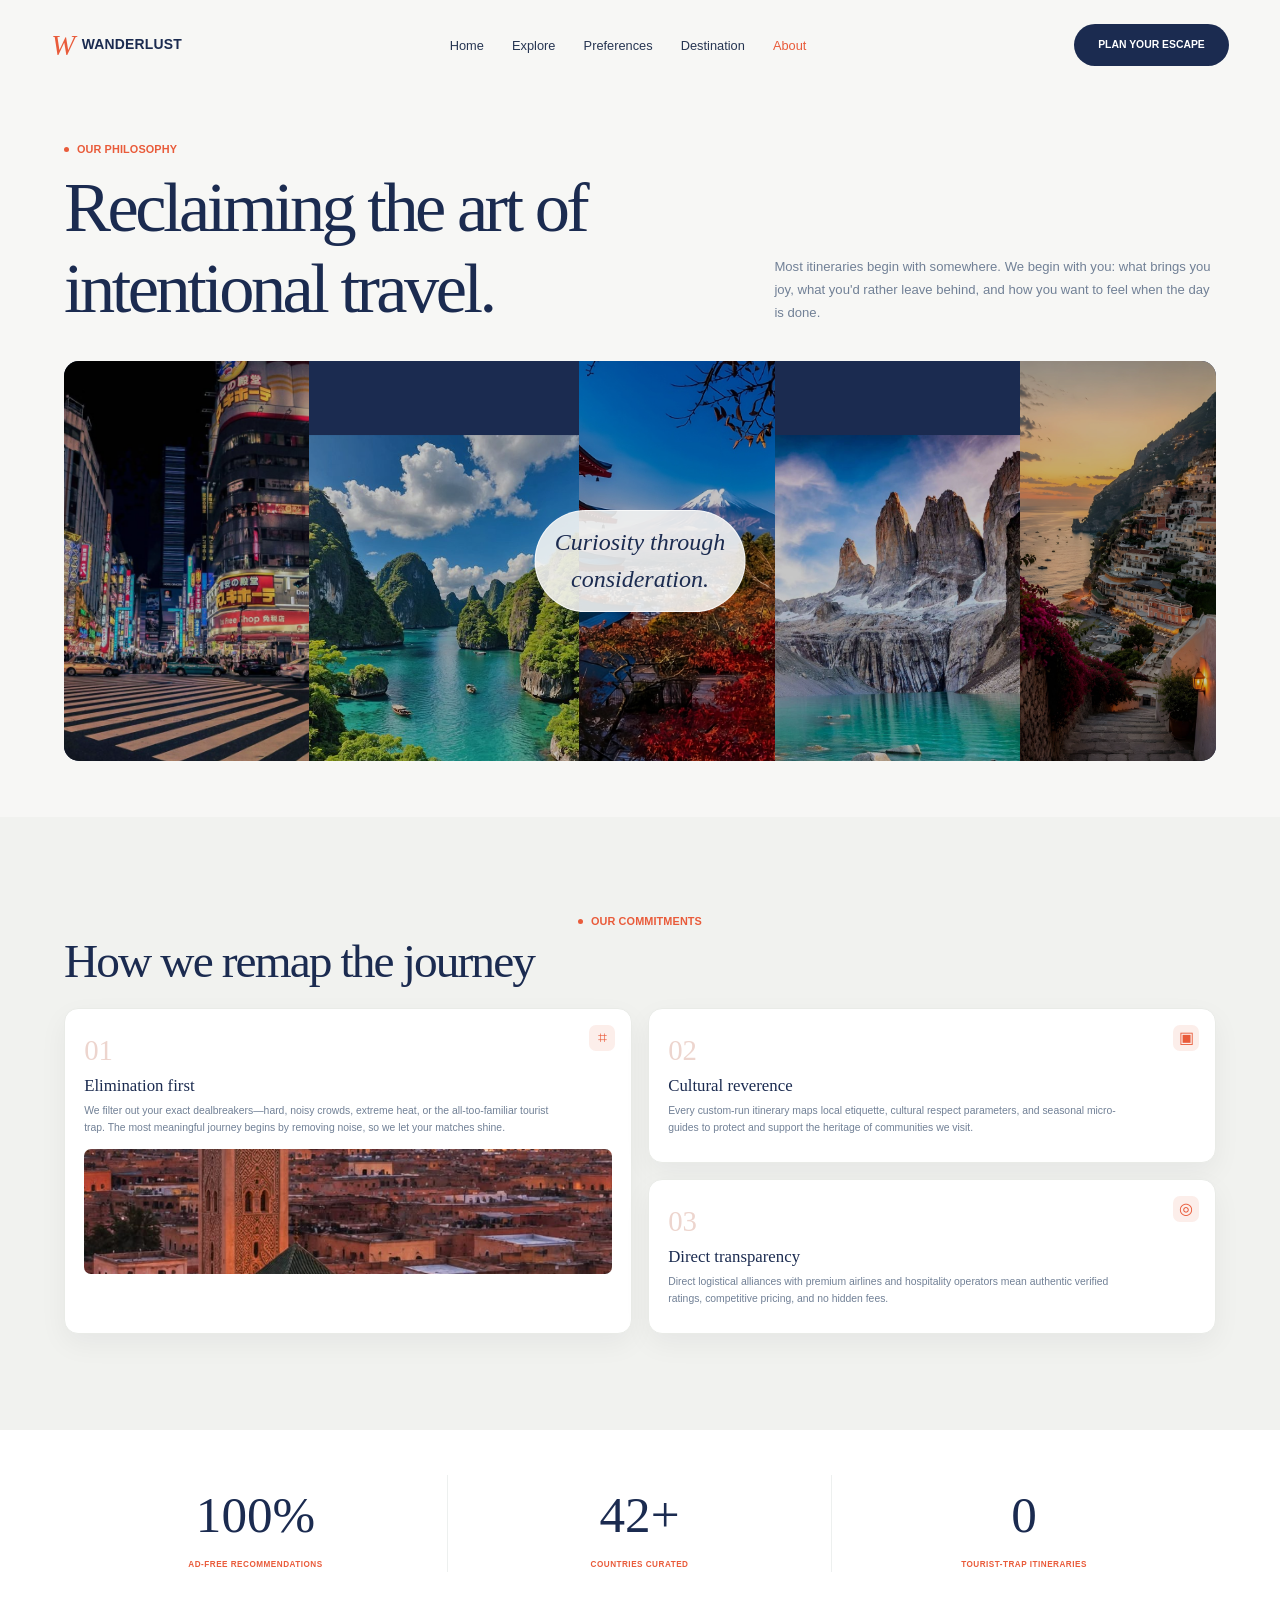
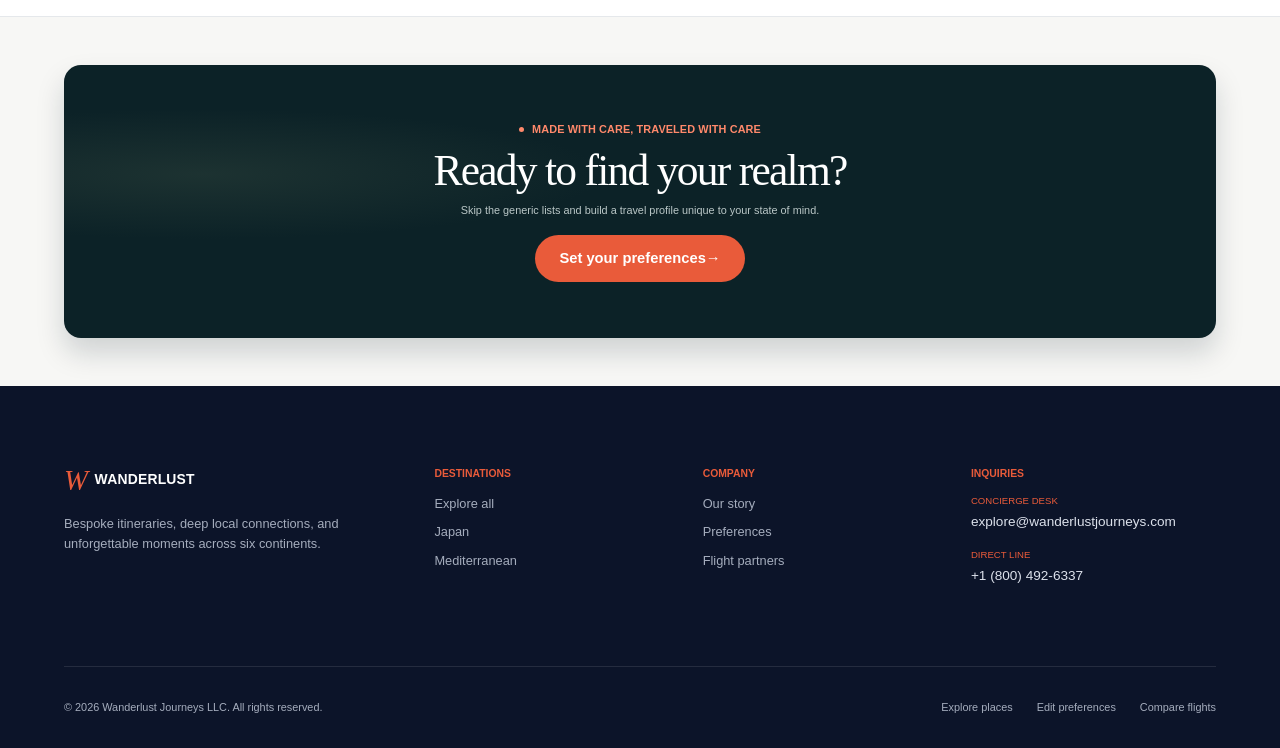
==== about.html @ 69f14a61 "Update Updated File" ====
<!doctype html>
<html lang="en">
  <head>
    <meta charset="UTF-8" />
    <meta name="viewport" content="width=device-width, initial-scale=1" />
    <meta name="theme-color" content="#f7f7f5" />
    <title>About us | Wanderlust</title>
    <link rel="stylesheet" href="./styles.css" />
    <script src="./script.js" defer></script>
  </head>
  <body>
    <nav class="navbar" aria-label="Main navigation">
      <div class="nav-container">
        <a href="./index.html" class="brand-logo" aria-label="Wanderlust landing page"><span class="wordmark-w">W</span><span>WANDERLUST</span></a>
        <ul class="nav-links" id="primary-navigation">
          <li>
            <a href="./index.html">Home</a>
          </li>
          <li>
            <a href="./explore.html">Explore</a>
          </li>
          <li>
            <a href="./preferences.html">Preferences</a>
          </li>
          <li>
            <a href="./destination.html">Destination</a>
          </li>
          <li>
            <a href="./about.html" class="active" aria-current="page">About</a>
          </li>
        </ul>
        <div class="nav-actions">
          <a class="btn btn-navy" href="./preferences.html">Plan your escape</a>
        </div>
        <button class="menu-toggle" type="button" aria-label="Open navigation menu" aria-controls="primary-navigation" aria-expanded="false"><span></span><span></span><span></span></button>
      </div>
    </nav>
    <main class="page-main about-page">
      <section class="container about-intro">
        <div>
          <span class="eyebrow"><span class="eyebrow-dot"></span>Our philosophy</span>
          <h1>
            Reclaiming the art of intentional travel.
          </h1>
        </div>
        <p>
          Most itineraries begin with somewhere. We begin with you: what brings you joy, what you'd rather leave behind, and how you want to feel when the day is done.
        </p>
      </section>
      <section class="container about-mosaic" aria-label="Moments that move us">
        <img class="mosaic-one" src="./TOKYO,%20JAPAN.jpg" alt="Tokyo streets glowing after dark" />
        <img class="mosaic-two" src="./PALAWAN,%20PHILIPPINES.jpg" alt="A hidden tropical beach in Palawan" />
        <img class="mosaic-three" src="./KYOTO,%20JAPAN.jpg" alt="Autumn color around a Kyoto pagoda" />
        <img class="mosaic-four" src="./PATAGONIA,%20CHILE.jpg" alt="Wild mountain peaks in Patagonia" />
        <img class="mosaic-five" src="./AMALFI%20COAST,%20ITALY.jpg" alt="The sunlit Mediterranean coast" />
        <span class="mosaic-note">Curiosity through<br />consideration.</span>
      </section>
      <section class="section about-principles" id="approach">
        <div class="container">
          <div class="section-header about-section-header">
            <span class="eyebrow"><span class="eyebrow-dot"></span>Our commitments</span>
            <h2>
              How we remap the journey
            </h2>
          </div>
          <div class="principle-grid">
            <article class="principle-card principle-feature">
              <span class="principle-number">01</span><span class="principle-icon">⌗</span>
              <h3>
                Elimination first
              </h3>
              <p>
                We filter out your exact dealbreakers—hard, noisy crowds, extreme heat, or the all-too-familiar tourist trap. The most meaningful journey begins by removing noise, so we let your matches shine.
              </p>
              <img src="./MARRAKECH,%20MOROCCO.jpg" alt="A quiet desert escape away from the busy city" loading="lazy" />
            </article>
            <article class="principle-card">
              <span class="principle-number">02</span><span class="principle-icon">▣</span>
              <h3>
                Cultural reverence
              </h3>
              <p>
                Every custom-run itinerary maps local etiquette, cultural respect parameters, and seasonal micro-guides to protect and support the heritage of communities we visit.
              </p>
            </article>
            <article class="principle-card">
              <span class="principle-number">03</span><span class="principle-icon">◎</span>
              <h3>
                Direct transparency
              </h3>
              <p>
                Direct logistical alliances with premium airlines and hospitality operators mean authentic verified ratings, competitive pricing, and no hidden fees.
              </p>
            </article>
          </div>
        </div>
      </section>
      <section class="about-stats">
        <div class="container stats-row">
          <div>
            <strong>100%</strong><span>AD-FREE RECOMMENDATIONS</span>
          </div>
          <div>
            <strong>42+</strong><span>COUNTRIES CURATED</span>
          </div>
          <div>
            <strong>0</strong><span>TOURIST-TRAP ITINERARIES</span>
          </div>
        </div>
      </section>
      <section class="section about-end" id="standards">
        <div class="container about-end-panel">
          <span class="eyebrow eyebrow-light"><span class="eyebrow-dot"></span>Made with care, traveled with care</span>
          <h2>
            Ready to find your realm?
          </h2>
          <p>
            Skip the generic lists and build a travel profile unique to your state of mind.
          </p>
          <a class="btn btn-orange" href="./preferences.html">Set your preferences <span aria-hidden="true">→</span></a>
        </div>
      </section>
    </main>
    <footer class="footer">
      <div class="container footer-grid">
        <div class="footer-col brand-col">
          <a href="./index.html" class="brand-logo text-white"><span class="wordmark-w">W</span><span>WANDERLUST</span></a>
          <p class="brand-desc">
            Bespoke itineraries, deep local connections, and unforgettable moments across six continents.
          </p>
        </div>
        <div class="footer-col links-col">
          <h4>
            DESTINATIONS
          </h4>
          <ul>
            <li>
              <a href="./explore.html">Explore all</a>
            </li>
            <li>
              <a href="./destination.html">Japan</a>
            </li>
            <li>
              <a href="./explore.html">Mediterranean</a>
            </li>
          </ul>
        </div>
        <div class="footer-col links-col">
          <h4>
            COMPANY
          </h4>
          <ul>
            <li>
              <a href="./about.html">Our story</a>
            </li>
            <li>
              <a href="./preferences.html">Preferences</a>
            </li>
            <li>
              <a href="./airlines.html">Flight partners</a>
            </li>
          </ul>
        </div>
        <div class="footer-col contact-col">
          <h4>
            INQUIRIES
          </h4>
          <div class="contact-block">
            <span class="contact-label">CONCIERGE DESK</span><a href="mailto:explore@wanderlustjourneys.com" class="contact-value">explore@wanderlustjourneys.com</a>
          </div>
          <div class="contact-block">
            <span class="contact-label">DIRECT LINE</span><a href="tel:+18004926337" class="contact-value">+1 (800) 492-6337</a>
          </div>
        </div>
      </div>
      <div class="container footer-bottom">
        <p class="copyright">
          © 2026 Wanderlust Journeys LLC. All rights reserved.
        </p>
        <div class="social-links">
          <a href="./explore.html">Explore places</a><a href="./preferences.html">Edit preferences</a><a href="./airlines.html">Compare flights</a>
        </div>
      </div>
    </footer>
  </body>
</html>
---- styles.css ----
:root {
  color-scheme: light;
  --c-bg: #f7f7f5;
  --c-white: #fff;
  --c-border: #e5e8eb;
  --c-navy: #1b2b50;
  --c-navy-dark: #0c1429;
  --c-orange: #e95b3a;
  --c-orange-light: #fceeea;
  --c-text: #263552;
  --c-muted: #718096;
  --c-footer-text: #a5adbd;
  --f-heading: "Playfair Display", Georgia, serif;
  --f-ui: "Plus Jakarta Sans", Arial, sans-serif;
  --shadow-card: 0 10px 28px rgb(16 27 48 / 5%);
}

* {
  box-sizing: border-box;
}

html {
  scroll-behavior: smooth;
  scroll-padding-top: 100px;
}

body {
  margin: 0;
  background: var(--c-bg);
  color: var(--c-text);
  font-family: var(--f-ui);
  line-height: 1.55;
  -webkit-font-smoothing: antialiased;
}

a {
  color: inherit;
  text-decoration: none;
}

button {
  font: inherit;
}

button,
a {
  -webkit-tap-highlight-color: transparent;
}

:focus-visible {
  outline: 3px solid var(--c-orange);
  outline-offset: 4px;
}

ul {
  margin: 0;
  padding: 0;
  list-style: none;
}

.container {
  width: min(90%, 1400px);
  margin-inline: auto;
}

.section {
  padding: 6rem 0;
}

.section-bordered {
  border-block: 1px solid var(--c-border);
}

h1,
h2,
h3,
h4 {
  margin: 0;
  color: var(--c-navy);
}

h1,
h2,
h3 {
  font-family: var(--f-heading);
  font-weight: 400;
  line-height: 1.15;
}

h2 {
  margin-top: 0.35rem;
  font-size: clamp(2.1rem, 3.2vw, 2.8rem);
  letter-spacing: -0.04em;
}

h3 {
  font-size: 1.1rem;
}

h4 {
  font-size: 0.95rem;
  font-weight: 600;
}

.eyebrow {
  display: flex;
  align-items: center;
  gap: 0.5rem;
  color: var(--c-orange);
  font-size: 0.68rem;
  font-weight: 600;
  letter-spacing: 0.01em;
  text-transform: uppercase;
}

.eyebrow-dot {
  width: 5px;
  height: 5px;
  flex: 0 0 auto;
  border-radius: 50%;
  background: var(--c-orange);
}

.section-subtext {
  max-width: 560px;
  margin: 0.9rem auto 0;
  color: var(--c-muted);
  font-size: 0.95rem;
  line-height: 1.6;
}

.text-center {
  text-align: center;
}

.btn {
  display: inline-flex;
  min-height: 46px;
  align-items: center;
  justify-content: center;
  padding: 0.75rem 1.5rem;
  border: 0;
  border-radius: 999px;
  cursor: pointer;
  font-size: 0.78rem;
  font-weight: 600;
  transition:
    background-color 160ms ease,
    transform 160ms ease;
}

.btn:hover {
  transform: translateY(-1px);
}

.btn-navy {
  background: var(--c-navy);
  color: var(--c-white);
  text-transform: uppercase;
}

.btn-navy:hover {
  background: #263b69;
}

.btn-orange {
  background: var(--c-orange);
  color: var(--c-white);
  font-size: 0.92rem;
}

.btn-orange:hover {
  background: #d84e30;
}

.btn-full {
  width: 100%;
}

/* Navigation */
.navbar {
  position: sticky;
  top: 0;
  z-index: 20;
  width: 100%;
  background: var(--c-bg);
  transition: box-shadow 160ms ease;
}

.navbar.is-scrolled {
  box-shadow: 0 4px 20px rgb(11 32 39 / 8%);
}

.nav-container {
  display: flex;
  width: min(92%, 1400px);
  height: 90px;
  align-items: center;
  justify-content: space-between;
  margin-inline: auto;
}

.brand-logo {
  display: inline-flex;
  align-items: center;
  gap: 0.4rem;
  color: var(--c-navy);
  font-size: 0.87rem;
  font-weight: 700;
  letter-spacing: 0.015em;
  white-space: nowrap;
}

.logo-icon {
  width: 22px;
  height: 24px;
}

.nav-links {
  display: flex;
  align-items: center;
  gap: clamp(1.25rem, 2.2vw, 2.25rem);
}

.nav-links a {
  font-size: 0.8rem;
  font-weight: 500;
  transition: color 150ms ease;
}

.nav-links a:hover,
.nav-links a.active {
  color: var(--c-orange);
}

.nav-actions .btn {
  min-height: 42px;
  padding-inline: 1.5rem;
  font-size: 0.65rem;
}

.menu-toggle {
  display: none;
}

/* Hero */
.hero {
  position: relative;
  height: clamp(470px, 43vw, 660px);
  overflow: hidden;
}

.hero-split {
  position: absolute;
  inset: 0;
  display: flex;
}

.hero-left,
.hero-right {
  width: 50%;
  height: 100%;
  background-position: center;
  background-size: cover;
}

.hero-left {
  background-image: url("./DOLOMITES,%20ITALY.jpg");
}

.hero-right {
  background-image:
    linear-gradient(rgb(8 17 34 / 32%), rgb(8 17 34 / 32%)),
    url("./TOKYO,%20JAPAN.jpg");
}

.glass-panel {
  position: absolute;
  top: 50%;
  left: 50%;
  z-index: 1;
  width: min(590px, calc(100% - 2rem));
  padding: clamp(1.75rem, 4vw, 2.75rem);
  transform: translate(-50%, -50%);
  border: 1px solid rgb(255 255 255 / 80%);
  border-radius: 22px;
  background: rgb(247 247 245 / 88%);
  box-shadow: 0 18px 48px rgb(0 0 0 / 16%);
  text-align: center;
  -webkit-backdrop-filter: blur(24px);
  backdrop-filter: blur(24px);
}

.glass-panel .eyebrow {
  justify-content: center;
}

.glass-panel h1 {
  margin-top: 0.3rem;
  font-size: clamp(2.45rem, 4.2vw, 3.4rem);
  letter-spacing: -0.045em;
}

.modal-subtext {
  max-width: 440px;
  margin: 0.45rem auto 1.5rem;
  color: var(--c-muted);
  font-size: 0.9rem;
  line-height: 1.5;
}

.toggle-container {
  display: flex;
  gap: 0.75rem;
  margin-bottom: 1.15rem;
}

.toggle-btn {
  display: inline-flex;
  min-height: 48px;
  flex: 1;
  align-items: center;
  justify-content: center;
  gap: 0.55rem;
  padding: 0.65rem 0.9rem;
  border: 1px solid transparent;
  border-radius: 999px;
  background: var(--c-white);
  color: var(--c-navy);
  cursor: pointer;
  font-size: 0.82rem;
  font-weight: 600;
  transition:
    background-color 160ms ease,
    color 160ms ease;
}

.toggle-btn.active {
  background: var(--c-navy);
  color: var(--c-white);
}

.toggle-btn:not(.active) {
  border-color: var(--c-border);
}

.toggle-btn:not(.active):hover {
  background: #eef1f5;
}

/* Destination carousel */
.split-header {
  display: flex;
  align-items: flex-end;
  justify-content: space-between;
  gap: 1.5rem;
  margin-bottom: 2.1rem;
}

.carousel-controls {
  display: flex;
  flex: 0 0 auto;
  gap: 0.6rem;
}

.icon-btn {
  display: inline-flex;
  width: 40px;
  height: 40px;
  align-items: center;
  justify-content: center;
  border: 1px solid var(--c-border);
  border-radius: 50%;
  background: var(--c-white);
  color: var(--c-navy);
  cursor: pointer;
  transition:
    background-color 160ms ease,
    color 160ms ease;
}

.icon-btn:hover,
.icon-btn.active {
  border-color: var(--c-navy);
  background: var(--c-navy);
  color: var(--c-white);
}

.icon-btn:disabled {
  cursor: not-allowed;
  opacity: 0.45;
}

.grid-4 {
  display: grid;
  grid-auto-columns: calc((100% - 3 * 1.25rem) / 4);
  grid-auto-flow: column;
  gap: 1.25rem;
}

.destination-track {
  overflow-x: auto;
  padding: 0 0 0.75rem;
  overscroll-behavior-inline: contain;
  scrollbar-width: none;
  scroll-snap-type: x mandatory;
  scroll-behavior: smooth;
}

.destination-track::-webkit-scrollbar {
  display: none;
}

.dest-card {
  min-width: 0;
  overflow: hidden;
  border-radius: 15px;
  background: var(--c-white);
  box-shadow: var(--shadow-card);
  scroll-snap-align: start;
}

.dest-card[hidden] {
  display: none;
}

.dest-card:focus-visible {
  outline: 3px solid var(--c-orange);
  outline-offset: 4px;
}

.dest-card .card-img {
  height: 220px;
  background-color: #d9e2ec;
  background-position: center;
  background-size: cover;
}

.dest-card h3 a {
  color: inherit;
  text-decoration: none;
}

.dest-card h3 a:hover {
  color: var(--c-orange);
}

.card-content {
  padding: 0.85rem 1rem 1rem;
}

.card-meta {
  display: flex;
  align-items: center;
  justify-content: space-between;
  gap: 0.5rem;
  margin-bottom: 0.45rem;
  font-size: 0.55rem;
  font-weight: 600;
}

.card-meta .location {
  overflow: hidden;
  color: var(--c-orange);
  text-overflow: ellipsis;
  text-transform: uppercase;
  white-space: nowrap;
}

.card-meta .rating {
  flex: 0 0 auto;
  padding: 0.22rem 0.4rem;
  border-radius: 3px;
  background: var(--c-orange-light);
  color: var(--c-orange);
  font-size: 0.55rem;
}

.dest-card h3 {
  font-size: 1rem;
  letter-spacing: -0.025em;
}

/* Curation steps */
.grid-3 {
  display: grid;
  grid-template-columns: repeat(3, minmax(0, 1fr));
  gap: 2.5rem;
}

.section-header {
  margin-bottom: 2.75rem;
}

.section-header .eyebrow {
  justify-content: center;
}

.workflow-grid {
  text-align: center;
}

.workflow-item {
  position: relative;
  padding-inline: 1rem;
}

.workflow-item:not(:last-child)::after {
  position: absolute;
  top: 27px;
  right: -1.7rem;
  width: 3.4rem;
  border-top: 1px dashed #ccd2dc;
  content: "";
}

.icon-circle {
  display: flex;
  width: 52px;
  height: 52px;
  align-items: center;
  justify-content: center;
  margin: 0 auto 0.9rem;
  border: 1px solid var(--c-border);
  border-radius: 50%;
  background: var(--c-white);
  box-shadow: 0 4px 12px rgb(16 27 48 / 4%);
}

.icon-orange {
  color: var(--c-orange);
}

.icon-navy {
  border-color: var(--c-navy);
  background: var(--c-navy);
  color: var(--c-white);
}

.workflow-item h4 {
  margin-bottom: 0.4rem;
  color: var(--c-navy);
}

.workflow-item p {
  max-width: 260px;
  margin: 0 auto;
  color: var(--c-muted);
  font-size: 0.82rem;
  line-height: 1.5;
}

/* Benefits */
.benefit-grid {
  display: grid;
  grid-template-columns: repeat(3, minmax(0, 1fr));
  gap: 1.5rem;
}

.benefit-card {
  padding: 1.5rem 1.35rem;
  border: 1px solid var(--c-border);
  border-radius: 16px;
  background: var(--c-white);
  box-shadow: 0 8px 24px rgb(16 27 48 / 2%);
}

.benefit-icon {
  display: flex;
  width: 42px;
  height: 42px;
  align-items: center;
  justify-content: center;
  margin-bottom: 1rem;
  border-radius: 9px;
  background: var(--c-orange-light);
}

.benefit-card h4 {
  margin-bottom: 0.35rem;
  font-family: var(--f-heading);
  font-size: 1.1rem;
  font-weight: 400;
}

.benefit-card p {
  margin: 0;
  color: var(--c-muted);
  font-size: 0.78rem;
  line-height: 1.55;
}

/* Footer */
.footer {
  padding: 5rem 0 2rem;
  background: var(--c-navy-dark);
  color: var(--c-footer-text);
  font-size: 0.8rem;
}

.footer-grid {
  display: grid;
  grid-template-columns: 1.5fr 1fr 1fr 1.2fr;
  gap: clamp(2rem, 5vw, 5rem);
  margin-bottom: 4rem;
}

.text-white {
  color: var(--c-white);
}

.brand-desc {
  max-width: 300px;
  margin: 1.15rem 0 0;
  line-height: 1.6;
}

.footer-col h4 {
  margin-bottom: 0.75rem;
  color: var(--c-orange);
  font-size: 0.65rem;
  font-weight: 600;
  text-transform: uppercase;
}

.links-col li {
  margin-bottom: 0.55rem;
}

.links-col a,
.social-links a {
  transition: color 150ms ease;
}

.links-col a:hover,
.social-links a:hover {
  color: var(--c-white);
}

.contact-block {
  margin-bottom: 1rem;
}

.contact-label {
  display: block;
  margin-bottom: 0.15rem;
  color: var(--c-orange);
  font-size: 0.6rem;
  text-transform: uppercase;
}

.contact-value {
  color: #dce1eb;
  font-size: 0.85rem;
}

.footer-bottom {
  display: flex;
  align-items: center;
  justify-content: space-between;
  gap: 1.5rem;
  padding-top: 2rem;
  border-top: 1px solid rgb(255 255 255 / 10%);
  font-size: 0.68rem;
}

.copyright {
  margin: 0;
}

.social-links {
  display: flex;
  flex-wrap: wrap;
  gap: 1.5rem;
}

@media (max-width: 900px) {
  .nav-container {
    width: 90%;
  }

  .nav-links {
    gap: 1rem;
  }

  .nav-links a {
    font-size: 0.72rem;
  }

  .nav-actions .btn {
    padding-inline: 1rem;
  }

  .grid-4 {
    grid-auto-columns: calc((100% - 2 * 1rem) / 3);
    gap: 1rem;
  }

  .dest-card .card-img {
    height: 200px;
  }
}

@media (max-width: 680px) {
  html {
    scroll-padding-top: 90px;
  }

  .section {
    padding: 4.25rem 0;
  }

  .nav-container {
    position: relative;
    height: 84px;
  }

  .nav-links {
    position: absolute;
    top: 100%;
    right: 0;
    left: 0;
    display: none;
    align-items: stretch;
    gap: 0;
    padding: 0.4rem 1rem;
    border: 1px solid var(--c-border);
    border-radius: 0 0 14px 14px;
    background: var(--c-bg);
    box-shadow: 0 12px 22px rgb(16 27 48 / 8%);
  }

  .nav-links.is-open {
    display: flex;
    flex-direction: column;
  }

  .nav-links a {
    display: block;
    padding: 0.8rem 0.25rem;
    font-size: 0.85rem;
  }

  .nav-actions {
    display: none;
  }

  .menu-toggle {
    display: flex;
    width: 40px;
    height: 40px;
    flex-direction: column;
    align-items: center;
    justify-content: center;
    gap: 5px;
    border: 0;
    background: transparent;
    color: var(--c-navy);
    cursor: pointer;
  }

  .menu-toggle span {
    width: 20px;
    height: 2px;
    border-radius: 2px;
    background: currentColor;
  }

  .hero {
    height: 600px;
  }

  .hero-left {
    width: 100%;
  }

  .hero-right {
    display: none;
  }

  .glass-panel {
    width: calc(100% - 3rem);
    padding: 1.8rem 1.4rem;
    border-radius: 22px;
  }

  .glass-panel h1 {
    font-size: clamp(2.4rem, 9vw, 3.1rem);
  }

  .modal-subtext {
    margin-bottom: 1.35rem;
    font-size: 0.9rem;
  }

  .toggle-container {
    flex-direction: column;
    gap: 0.65rem;
    margin-bottom: 1rem;
  }

  .toggle-btn {
    min-height: 50px;
    font-size: 0.88rem;
  }

  .btn-orange {
    min-height: 56px;
    font-size: 0.95rem;
  }

  .split-header {
    align-items: flex-start;
    margin-bottom: 1.7rem;
  }

  .split-header h2 {
    max-width: 360px;
  }

  .carousel-controls {
    margin-top: 1.75rem;
  }

  .carousel-controls .icon-btn {
    width: 36px;
    height: 36px;
  }

  .grid-4 {
    grid-auto-columns: min(78vw, 300px);
    gap: 1rem;
  }

  .dest-card .card-img {
    height: 225px;
  }

  .card-content {
    padding: 0.9rem 1rem 1.1rem;
  }

  .card-meta {
    font-size: 0.62rem;
  }

  .card-meta .rating {
    font-size: 0.6rem;
  }

  .dest-card h3 {
    font-size: 1.15rem;
  }

  .section-header {
    margin-bottom: 2rem;
  }

  .section-subtext {
    font-size: 0.87rem;
  }

  .grid-3,
  .workflow-grid,
  .benefit-grid {
    grid-template-columns: 1fr;
    gap: 2rem;
  }

  .workflow-item:not(:last-child)::after {
    display: none;
  }

  .workflow-item p {
    font-size: 0.82rem;
  }

  .benefit-grid {
    gap: 1rem;
  }

  .benefit-card {
    padding: 1.25rem;
  }

  .footer {
    padding-top: 3.5rem;
  }

  .footer-grid {
    grid-template-columns: repeat(2, minmax(0, 1fr));
    gap: 2.25rem 1.5rem;
    margin-bottom: 2.5rem;
  }

  .brand-col {
    grid-column: 1 / -1;
  }

  .brand-desc {
    max-width: 360px;
  }

  .footer-bottom {
    align-items: flex-start;
    flex-direction: column;
    padding-top: 1.5rem;
  }

  .social-links {
    gap: 1rem;
  }
}

@media (max-width: 380px) {
  .glass-panel {
    width: calc(100% - 2rem);
    padding-inline: 1rem;
  }

  .footer-grid {
    grid-template-columns: 1fr;
  }

  .brand-col {
    grid-column: auto;
  }
}

@media (prefers-reduced-motion: reduce) {
  *,
  *::before,
  *::after {
    scroll-behavior: auto !important;
    transition-duration: 0.01ms !important;
  }
}

.location-dialog {
  width: min(470px, calc(100% - 2rem));
  padding: clamp(1.4rem, 4vw, 2.2rem);
  border: 1px solid rgb(255 255 255 / 75%);
  border-radius: 18px;
  background: var(--c-bg);
  color: var(--c-text);
  box-shadow: 0 24px 80px rgb(8 17 34 / 28%);
}

.location-dialog::backdrop {
  background: rgb(8 17 34 / 64%);
  backdrop-filter: blur(4px);
}

.location-dialog h2 {
  margin-top: 0.45rem;
  font-size: clamp(2rem, 7vw, 2.85rem);
  letter-spacing: -0.04em;
}

.location-dialog > p:not(.eyebrow) {
  margin: 0.75rem 0;
  color: var(--c-muted);
  font-size: 0.82rem;
  line-height: 1.7;
}

.privacy-note {
  display: flex;
  align-items: flex-start;
  gap: 0.65rem;
  margin-top: 1rem;
  padding: 0.8rem;
  border: 1px solid #dce6dd;
  border-radius: 9px;
  background: #edf3ed;
  color: #375747;
  font-size: 0.68rem;
  line-height: 1.6;
}

.privacy-note > span:first-child {
  flex: 0 0 auto;
  color: #598369;
  font-size: 1rem;
}

.location-dialog .location-status {
  min-height: 2.3em;
  color: var(--c-muted);
  font-size: 0.68rem;
}

.location-actions {
  display: grid;
  gap: 0.55rem;
  margin-top: 1rem;
}

.location-actions .btn {
  width: 100%;
  gap: 0.55rem;
}

.location-actions .btn:disabled {
  cursor: progress;
  opacity: 0.72;
}

.location-skip {
  min-height: 42px;
  border: 0;
  background: transparent;
  color: var(--c-navy);
  cursor: pointer;
  font-size: 0.72rem;
  font-weight: 600;
}

.location-skip:hover {
  color: var(--c-orange);
  text-decoration: underline;
  text-underline-offset: 3px;
}

.realm-feedback {
  min-height: 1.4em;
  margin: 0.6rem 0 0;
  color: var(--c-muted);
  font-size: 0.63rem;
  text-align: center;
}

.destination-art {
  position: relative;
  display: grid;
  min-height: 220px;
  align-items: center;
  justify-items: center;
  overflow: hidden;
  background-color: #dbe2d8;
  color: rgb(255 255 255 / 90%);
  font-family: var(--f-heading);
  font-size: clamp(2.6rem, 7vw, 5rem);
  letter-spacing: 0.07em;
  text-shadow: 0 2px 12px rgb(11 32 39 / 24%);
}

.destination-art::before,
.destination-art::after {
  position: absolute;
  pointer-events: none;
  content: "";
}

.destination-art::before {
  right: -12%;
  bottom: -40%;
  left: -12%;
  height: 85%;
  border-radius: 48% 52% 0 0 / 38% 45% 0 0;
  background: rgb(255 255 255 / 16%);
  transform: rotate(-7deg);
}

.destination-art::after {
  top: 16%;
  right: 18%;
  width: 42px;
  height: 42px;
  border-radius: 50%;
  background: rgb(255 240 196 / 78%);
  box-shadow: 0 0 35px rgb(255 240 196 / 35%);
}

.destination-art-1 {
  background-image: linear-gradient(140deg, #6aada7, #b0c7b0 52%, #5e8072);
}

.destination-art-2 {
  background-image: linear-gradient(155deg, #739fa0, #d8b6a1 52%, #708978);
}

.destination-art-3 {
  background-image: linear-gradient(145deg, #516e84, #a7b9a2 52%, #d1a276);
}

.destination-art-4 {
  background-image: linear-gradient(155deg, #9faca2, #d4be93 50%, #5e7767);
}

.destination-art-5 {
  background-image: linear-gradient(145deg, #75aeb4, #d9c5a0 52%, #638787);
}

.explore-image.local-art {
  display: grid;
  align-items: center;
  justify-items: center;
  background-image: linear-gradient(140deg, #6aada7, #b0c7b0 52%, #5e8072);
  color: #fff;
}

.local-art-2 {
  background-image: linear-gradient(155deg, #739fa0, #d8b6a1 52%, #708978) !important;
}

.local-art-3 {
  background-image: linear-gradient(145deg, #516e84, #a7b9a2 52%, #d1a276) !important;
}

.local-art-4 {
  background-image: linear-gradient(155deg, #9faca2, #d4be93 50%, #5e7767) !important;
}

.local-art-5 {
  background-image: linear-gradient(145deg, #75aeb4, #d9c5a0 52%, #638787) !important;
}

.local-art::before,
.local-art::after {
  position: absolute;
  pointer-events: none;
  content: "";
}

.local-art::before {
  right: -12%;
  bottom: -37%;
  left: -12%;
  height: 80%;
  border-radius: 48% 52% 0 0 / 38% 45% 0 0;
  background: rgb(255 255 255 / 17%);
  transform: rotate(-7deg);
}

.local-art::after {
  top: 15%;
  right: 18%;
  width: 45px;
  height: 45px;
  border-radius: 50%;
  background: rgb(255 240 196 / 78%);
  box-shadow: 0 0 35px rgb(255 240 196 / 42%);
}

.local-art-symbol {
  position: relative;
  z-index: 1;
  color: rgb(255 255 255 / 90%);
  font-family: var(--f-heading);
  font-size: clamp(3rem, 8vw, 5rem);
  letter-spacing: 0.07em;
  text-shadow: 0 2px 12px rgb(11 32 39 / 24%);
}

.filter-hint {
  margin: 0.65rem 0 0;
  color: var(--c-muted);
  font-size: 0.65rem;
  line-height: 1.6;
}

.filter-chip.is-selected:not([data-filter="all"]) {
  border-color: #547562;
  background: #e8f0e9;
  color: #345846;
}

.filter-chip.is-selected:not([data-filter="all"]) span {
  color: #547562;
}

.place-picker {
  display: grid;
  grid-template-columns: auto minmax(200px, 300px) 1fr;
  align-items: center;
  gap: 0.75rem;
  margin-bottom: 0.8rem;
  padding: 0.75rem 1rem;
  border: 1px solid #eceeeb;
  border-radius: 10px;
  background: #fff;
  box-shadow: var(--shadow-card);
}

.place-picker label {
  color: var(--c-muted);
  font-size: 0.62rem;
  font-weight: 700;
  letter-spacing: 0.06em;
  text-transform: uppercase;
}

.place-picker select {
  min-height: 40px;
  padding: 0.45rem 0.65rem;
  border: 1px solid var(--c-border);
  border-radius: 7px;
  background: #fff;
  color: var(--c-navy);
  font: inherit;
  font-size: 0.72rem;
}

.place-picker > span {
  color: var(--c-muted);
  font-size: 0.63rem;
}

.airline-card,
.explore-card,
.preference-card,
.benefit-card,
.principle-card,
.fact-card,
.season-card,
.respect-card,
.experience-card,
.transit-card {
  transition:
    box-shadow 180ms ease,
    border-color 180ms ease,
    transform 180ms ease;
}

.benefit-card:hover,
.principle-card:hover {
  transform: translateY(-2px);
  box-shadow: 0 12px 28px rgb(16 27 48 / 7%);
}

.experience-row {
  transition: background-color 160ms ease;
}

.experience-row:hover {
  border-radius: 7px;
  background: #f7f8f6;
}

.icon-btn:not(:disabled) {
  transition: transform 160ms ease, background-color 160ms ease, color 160ms ease;
}

.icon-btn:not(:disabled):hover {
  transform: translateY(-1px);
}

@media (max-width: 680px) {
  .location-dialog {
    padding: 1.4rem;
  }

  .place-picker {
    grid-template-columns: 1fr;
    gap: 0.45rem;
    padding: 0.8rem;
  }

  .place-picker select {
    width: 100%;
  }

  .filter-hint {
    font-size: 0.6rem;
  }
}

.wordmark-w {
  color: var(--c-orange);
  font-family: var(--f-heading);
  font-size: 1.8rem;
  font-style: italic;
  font-weight: 500;
  line-height: 1;
}

.page-main {
  min-height: 65vh;
}

.sr-only {
  position: absolute;
  width: 1px;
  height: 1px;
  overflow: hidden;
  clip: rect(0, 0, 0, 0);
  white-space: nowrap;
  clip-path: inset(50%);
}

.text-link,
.text-link-light {
  display: inline-flex;
  align-items: center;
  gap: 0.55rem;
  color: var(--c-orange);
  font-size: 0.8rem;
  font-weight: 600;
}

.text-link span,
.text-link-light span {
  transition: transform 160ms ease;
}

.text-link:hover span,
.text-link-light:hover span {
  transform: translateX(4px);
}

.text-link-light {
  color: #fff;
}

.eyebrow-light {
  color: #ff896b;
}

.eyebrow-light .eyebrow-dot {
  background: #ff896b;
}

.home-hero {
  position: relative;
  display: flex;
  min-height: min(720px, calc(100svh - 90px));
  align-items: center;
  overflow: hidden;
  background: var(--c-navy-dark);
  color: #fff;
}

.home-hero-image,
.home-hero-shade {
  position: absolute;
  inset: 0;
  width: 100%;
  height: 100%;
}

.home-hero-image {
  object-fit: cover;
  object-position: center 47%;
}

.home-hero-shade {
  background: linear-gradient(90deg, rgb(7 20 27 / 76%) 0%, rgb(7 20 27 / 48%) 44%, rgb(7 20 27 / 4%) 100%);
}

.home-hero-copy {
  position: relative;
  z-index: 1;
  padding-block: 5rem;
}

.home-hero h1 {
  max-width: 700px;
  margin-top: 1.1rem;
  color: #fff;
  font-size: clamp(3.7rem, 8vw, 7.4rem);
  letter-spacing: -0.055em;
  line-height: 0.98;
}

.home-hero h1 em,
.home-welcome h2 em,
.planner-banner h2 em {
  color: #f1886c;
  font-weight: 400;
}

.home-hero-copy > p {
  max-width: 430px;
  margin: 1.35rem 0 1.8rem;
  color: rgb(255 255 255 / 82%);
  font-size: clamp(0.95rem, 1.2vw, 1.1rem);
}

.hero-actions {
  display: flex;
  flex-wrap: wrap;
  align-items: center;
  gap: 1.4rem;
}

.hero-actions .btn {
  gap: 0.75rem;
}

.hero-caption {
  position: absolute;
  right: 5%;
  bottom: 1.65rem;
  left: 5%;
  display: flex;
  justify-content: space-between;
  color: rgb(255 255 255 / 78%);
  font-size: 0.62rem;
  letter-spacing: 0.08em;
  text-transform: uppercase;
}

.home-welcome {
  padding-block: clamp(4rem, 8vw, 7rem);
}

.welcome-layout {
  display: grid;
  grid-template-columns: 1.1fr 0.9fr;
  align-items: end;
  gap: 3rem;
}

.welcome-layout h2,
.planner-banner h2 {
  margin-top: 0.65rem;
  font-size: clamp(2.5rem, 5vw, 4.5rem);
  letter-spacing: -0.045em;
}

.welcome-copy {
  max-width: 470px;
  padding-bottom: 0.35rem;
}

.welcome-copy p {
  margin: 0 0 1.25rem;
  color: var(--c-muted);
  font-size: 0.98rem;
  line-height: 1.8;
}

.home-ways {
  padding-block: clamp(4rem, 7vw, 6.5rem);
  background: #f1f2ef;
}

.home-ways .split-header {
  align-items: end;
}

.home-ways h2 {
  font-size: clamp(2rem, 3.5vw, 3.2rem);
}

.realm-grid {
  display: grid;
  min-height: 510px;
  grid-template-columns: 1.1fr 0.9fr;
  grid-template-rows: repeat(2, minmax(230px, 1fr));
  gap: 1rem;
}

.realm-card {
  position: relative;
  min-height: 240px;
  overflow: hidden;
  border-radius: 14px;
  background: var(--c-navy-dark);
  color: #fff;
}

.realm-card::after {
  position: absolute;
  inset: 0;
  background: linear-gradient(180deg, rgb(6 15 25 / 8%), rgb(6 15 25 / 65%));
  content: "";
  transition: background-color 220ms ease;
}

.realm-card img {
  width: 100%;
  height: 100%;
  object-fit: cover;
  transition: transform 450ms ease;
}

.realm-card:hover img {
  transform: scale(1.04);
}

.realm-local {
  grid-row: 1 / 3;
}

.realm-coast img {
  object-position: center 55%;
}

.realm-index,
.realm-title,
.realm-arrow {
  position: absolute;
  z-index: 1;
}

.realm-index {
  top: 1.2rem;
  left: 1.25rem;
  color: rgb(255 255 255 / 88%);
  font-size: 0.62rem;
  letter-spacing: 0.1em;
  text-transform: uppercase;
}

.realm-title {
  bottom: 1.35rem;
  left: 1.25rem;
  font-family: var(--f-heading);
  font-size: clamp(1.7rem, 3vw, 2.8rem);
  line-height: 1.08;
}

.realm-arrow {
  right: 1.25rem;
  bottom: 1.25rem;
  display: grid;
  width: 40px;
  height: 40px;
  place-items: center;
  border-radius: 50%;
  background: rgb(255 255 255 / 90%);
  color: var(--c-navy);
}

.home-planner {
  padding-block: clamp(3.5rem, 7vw, 6rem);
}

.planner-banner {
  display: grid;
  grid-template-columns: 1fr 0.7fr;
  align-items: center;
  gap: 3rem;
  padding: clamp(2rem, 5vw, 4rem);
  border-radius: 20px;
  background: #0c2227;
  box-shadow: 0 16px 35px rgb(11 32 39 / 16%);
  color: #fff;
}

.planner-banner h2 {
  color: #fff;
}

.planner-banner > div:last-child p {
  margin: 0 0 1.4rem;
  color: #bdc8c8;
  font-size: 0.88rem;
  line-height: 1.75;
}

.planner-banner .btn {
  gap: 0.6rem;
}

.page-intro {
  display: flex;
  align-items: end;
  justify-content: space-between;
  gap: 3rem;
  padding-block: clamp(3rem, 6vw, 5rem) 2.4rem;
}

.page-intro h1,
.about-intro h1 {
  max-width: 760px;
  margin-top: 0.55rem;
  font-size: clamp(2.8rem, 6vw, 5.4rem);
  letter-spacing: -0.05em;
}

.page-intro p {
  max-width: 620px;
  margin: 1rem 0 0;
  color: var(--c-muted);
  font-size: 0.93rem;
}

.intro-side-link {
  flex: 0 0 auto;
  padding: 1rem 1.15rem;
  border: 1px solid var(--c-border);
  border-radius: 10px;
  background: #fff;
  color: var(--c-muted);
  font-size: 0.7rem;
  line-height: 1.7;
}

.intro-side-link strong {
  color: var(--c-orange);
  font-weight: 600;
}

.explore-controls {
  padding: 1.2rem;
  border: 1px solid var(--c-border);
  border-radius: 15px;
  background: #fff;
  box-shadow: var(--shadow-card);
}

.search-field {
  display: flex;
  min-height: 44px;
  align-items: center;
  gap: 0.65rem;
  padding-inline: 0.85rem;
  border: 1px solid var(--c-border);
  border-radius: 8px;
  color: var(--c-muted);
}

.search-field > span:first-child {
  font-size: 1.4rem;
}

.search-field input {
  width: 100%;
  border: 0;
  background: transparent;
  color: var(--c-text);
  font: inherit;
  font-size: 0.8rem;
  outline: none;
}

.filter-row {
  display: flex;
  flex-wrap: wrap;
  align-items: center;
  gap: 0.55rem;
  padding-top: 1rem;
}

.filter-chip {
  min-height: 36px;
  padding: 0.45rem 0.8rem;
  border: 1px solid #e7e9e6;
  border-radius: 999px;
  background: #f5f6f3;
  color: var(--c-text);
  cursor: pointer;
  font-size: 0.67rem;
  transition: background 160ms ease, color 160ms ease;
}

.filter-chip span {
  margin-left: 0.35rem;
  color: var(--c-orange);
}

.filter-chip.is-selected {
  border-color: var(--c-navy);
  background: var(--c-navy);
  color: #fff;
}

.filter-chip.is-selected span {
  color: #ffa184;
}

.sort-field {
  display: flex;
  align-items: center;
  gap: 0.45rem;
  margin-left: auto;
  color: var(--c-muted);
  font-size: 0.67rem;
  white-space: nowrap;
}

.sort-field select {
  max-width: 190px;
  min-height: 34px;
  padding: 0.35rem 0.6rem;
  border: 1px solid var(--c-border);
  border-radius: 6px;
  background: #fff;
  color: var(--c-text);
  font: inherit;
  font-size: 0.68rem;
}

.explore-results {
  padding-block: 3.8rem 5.5rem;
}

.results-heading {
  display: flex;
  align-items: end;
  justify-content: space-between;
  gap: 1rem;
  margin-bottom: 1.5rem;
}

.results-heading h2 {
  margin-top: 0.35rem;
  font-size: clamp(1.8rem, 3vw, 2.7rem);
}

.results-heading > p {
  margin: 0 0 0.25rem;
  color: var(--c-muted);
  font-size: 0.7rem;
}

.explore-grid {
  display: grid;
  grid-template-columns: repeat(3, minmax(0, 1fr));
  gap: 1.2rem;
}

.explore-card {
  min-width: 0;
  overflow: hidden;
  border: 1px solid #eceeeb;
  border-radius: 13px;
  background: #fff;
  box-shadow: var(--shadow-card);
  transition: transform 180ms ease, box-shadow 180ms ease;
}

.explore-card:hover {
  transform: translateY(-3px);
  box-shadow: 0 15px 32px rgb(16 27 48 / 10%);
}

.explore-image {
  position: relative;
  display: block;
  height: 205px;
  overflow: hidden;
  background: #d9e2ec;
}

.explore-image img {
  width: 100%;
  height: 100%;
  object-fit: cover;
  transition: transform 350ms ease;
}

.explore-card:hover .explore-image img {
  transform: scale(1.04);
}

.image-label {
  position: absolute;
  bottom: 0.75rem;
  left: 0.75rem;
  padding: 0.36rem 0.55rem;
  border-radius: 4px;
  background: rgb(247 247 245 / 93%);
  color: var(--c-text);
  font-size: 0.55rem;
}

.image-open {
  position: absolute;
  top: 0.7rem;
  right: 0.7rem;
  display: grid;
  width: 30px;
  height: 30px;
  place-items: center;
  border-radius: 50%;
  background: rgb(255 255 255 / 92%);
  color: var(--c-navy);
}

.explore-card-body {
  padding: 0.85rem 0.95rem 1rem;
}

.explore-card .card-meta {
  margin-bottom: 0.5rem;
}

.explore-card h3 {
  font-size: 1.12rem;
}

.explore-card-body > p {
  min-height: 2.8em;
  margin: 0.45rem 0 0.8rem;
  color: var(--c-muted);
  font-size: 0.68rem;
  line-height: 1.55;
}

.card-bottom {
  display: flex;
  align-items: center;
  justify-content: space-between;
  gap: 0.4rem;
  padding-top: 0.7rem;
  border-top: 1px solid #eef0ee;
  color: var(--c-muted);
  font-size: 0.62rem;
}

.card-bottom strong {
  color: var(--c-navy);
  font-size: 0.75rem;
}

.card-bottom a {
  color: var(--c-orange);
  font-weight: 600;
}

.empty-state {
  padding: 3rem 1rem;
  color: var(--c-muted);
  text-align: center;
}

.explore-cta {
  display: flex;
  align-items: center;
  justify-content: space-between;
  gap: 2rem;
  margin-bottom: 5rem;
  padding: clamp(1.8rem, 4vw, 3.2rem);
  border-radius: 16px;
  background: #0c2227;
  color: #fff;
}

.explore-cta h2 {
  margin-top: 0.5rem;
  color: #fff;
  font-size: clamp(2rem, 4vw, 3.4rem);
}

.explore-cta .btn {
  flex: 0 0 auto;
  gap: 0.55rem;
}

.preferences-heading {
  padding-block: 3.6rem 2rem;
}

.preferences-heading .eyebrow {
  justify-content: center;
}

.preferences-heading h1,
.airlines-heading h1 {
  margin-top: 0.35rem;
  font-size: clamp(2.5rem, 5vw, 4.1rem);
  letter-spacing: -0.045em;
}

.preferences-heading p {
  margin: 0.55rem 0 0;
  color: var(--c-muted);
  font-size: 0.82rem;
}

.preferences-heading .realm-status {
  color: var(--c-orange);
  font-size: 0.65rem;
}

.map-section {
  margin-bottom: 3.8rem;
}

.world-map {
  position: relative;
  height: clamp(280px, 39vw, 490px);
  overflow: hidden;
  border: 1px solid #e0e0dc;
  border-radius: 20px;
  background: linear-gradient(135deg, #c8cbd0, #e1dfdc 48%, #c7c9ce);
  box-shadow: 0 16px 24px rgb(16 27 48 / 11%);
}

.world-map::before {
  position: absolute;
  inset: 0;
  background-image: radial-gradient(rgb(27 43 80 / 9%) 0.7px, transparent 0.7px);
  background-size: 9px 9px;
  content: "";
  opacity: 0.65;
}

.map-land {
  position: absolute;
  inset: 4% 3%;
  width: 94%;
  height: 91%;
  fill: #b99c7d;
  filter: drop-shadow(0 7px 8px rgb(83 66 49 / 17%));
  opacity: 0.85;
}

.map-island {
  fill: #ba9f84;
}

.map-sun {
  position: absolute;
  top: 15%;
  left: 20%;
  width: 130px;
  height: 90px;
  border-radius: 50%;
  background: radial-gradient(ellipse, rgb(226 105 72 / 87%), rgb(226 105 72 / 0%) 72%);
  transform: rotate(-25deg);
}

.map-pin {
  position: absolute;
  z-index: 2;
  display: grid;
  min-width: 34px;
  min-height: 34px;
  grid-template-columns: 24px auto;
  place-items: center;
  gap: 0.35rem;
  padding: 0.2rem 0.55rem 0.2rem 0.2rem;
  border: 1px solid rgb(255 255 255 / 90%);
  border-radius: 999px;
  background: #66717c;
  color: #fff;
  cursor: pointer;
  font-weight: 700;
  box-shadow: 0 4px 10px rgb(16 27 48 / 18%);
  transition: transform 160ms ease, background-color 160ms ease, box-shadow 160ms ease;
}

.map-pin:hover {
  z-index: 4;
  transform: translateY(-2px);
}

.map-pin:focus-visible {
  outline: 3px solid var(--c-orange);
  outline-offset: 3px;
}

.map-pin > span:first-child {
  display: grid;
  width: 24px;
  height: 24px;
  place-items: center;
  border-radius: 50%;
  background: rgb(255 255 255 / 17%);
  font-size: 1rem;
  line-height: 1;
}

.map-pin-label {
  font-size: 0.62rem;
  font-weight: 600;
  white-space: nowrap;
}

.map-pin[data-state="prefer"] {
  background: #47765f;
  box-shadow: 0 0 0 4px rgb(71 118 95 / 18%), 0 4px 10px rgb(16 27 48 / 18%);
}

.map-pin[data-state="avoid"] {
  background: #a34f3b;
  box-shadow: 0 0 0 4px rgb(163 79 59 / 17%), 0 4px 10px rgb(16 27 48 / 18%);
}

.pin-americas {
  top: 35%;
  left: 21%;
}

.pin-europe {
  top: 30%;
  left: 55%;
}

.pin-asia {
  top: 34%;
  left: 70%;
}

.pin-africa {
  top: 55%;
  left: 47%;
}

.pin-philippines {
  top: 50%;
  left: 75%;
}

.map-legend {
  position: absolute;
  bottom: 1rem;
  left: 1rem;
  z-index: 3;
  display: grid;
  gap: 0.42rem;
  padding: 0.8rem 0.9rem;
  border-radius: 8px;
  background: var(--c-navy-dark);
  color: #fff;
  font-size: 0.58rem;
}

.map-legend strong {
  margin-bottom: 0.15rem;
  font-size: 0.55rem;
}

.map-legend small {
  margin-top: 0.2rem;
  color: #aeb9c8;
  font-size: 0.48rem;
}

.legend-dot {
  display: inline-block;
  width: 7px;
  height: 7px;
  margin-right: 0.3rem;
  border-radius: 2px;
}

.legend-block {
  background: #e87958;
}

.legend-ideal {
  background: #85ac91;
}

.legend-neutral {
  background: #89939c;
}

.map-coordinate {
  position: absolute;
  top: 1rem;
  right: 1.1rem;
  color: #57606d;
  font-size: 0.52rem;
  letter-spacing: 0.12em;
}

.map-summary {
  margin-top: 0.6rem;
  color: var(--c-muted);
  font-size: 0.68rem;
  line-height: 1.6;
  text-align: left;
}

.preferences-options {
  padding-bottom: 5.5rem;
}

.preferences-options .section-header {
  margin-bottom: 1.5rem;
}

.preferences-options .section-header .eyebrow {
  justify-content: flex-start;
}

.preferences-options h2 {
  font-size: clamp(2rem, 3.7vw, 3.2rem);
}

.preferences-options .section-subtext {
  margin: 0.55rem 0 0;
  font-size: 0.8rem;
}

.preference-grid {
  display: grid;
  grid-template-columns: repeat(3, minmax(0, 1fr));
  gap: 1.15rem;
}

.preference-card {
  overflow: hidden;
  padding: 0;
  border: 1.5px solid var(--c-border);
  border-radius: 14px;
  background: #fff;
  color: var(--c-text);
  cursor: pointer;
  text-align: left;
  transition: border-color 160ms ease, box-shadow 160ms ease, transform 160ms ease;
}

.preference-card:hover {
  transform: translateY(-2px);
}

.preference-card.is-selected {
  border-color: #88a38f;
  box-shadow: 0 0 0 1px #88a38f;
}

.preference-card img {
  display: block;
  width: 100%;
  height: 145px;
  object-fit: cover;
}

.preference-card-footer {
  display: flex;
  min-height: 45px;
  align-items: center;
  justify-content: space-between;
  padding: 0.55rem 0.75rem;
  font-size: 0.68rem;
}

.preference-mark {
  display: grid;
  width: 20px;
  height: 20px;
  place-items: center;
  border: 1px solid var(--c-border);
  border-radius: 50%;
  color: var(--c-muted);
  font-size: 0.7rem;
}

.preference-card.is-selected .preference-mark {
  border-color: #88a38f;
  background: #88a38f;
  color: #fff;
}

.preference-submit {
  display: flex;
  align-items: center;
  justify-content: center;
  flex-wrap: wrap;
  gap: 0.75rem 1.5rem;
  margin-top: 2.5rem;
}

.preference-submit p {
  width: 100%;
  margin: 0;
  color: var(--c-muted);
  font-size: 0.65rem;
  text-align: center;
}

.preference-submit .btn {
  min-width: min(300px, 100%);
  gap: 0.55rem;
}

.destination-page {
  padding-block: 1.2rem 4rem;
}

.destination-top {
  display: grid;
  grid-template-columns: minmax(0, 1.55fr) minmax(260px, 0.85fr);
  gap: 0.8rem;
}

.destination-hero-image {
  position: relative;
  min-height: 360px;
  overflow: hidden;
  border-radius: 15px;
  background: var(--c-navy);
  color: #fff;
}

.destination-hero-image::after {
  position: absolute;
  inset: 0;
  background: linear-gradient(0deg, rgb(8 17 34 / 70%), transparent 62%);
  content: "";
}

.destination-hero-image > img {
  position: absolute;
  width: 100%;
  height: 100%;
  object-fit: cover;
  object-position: center 52%;
}

.destination-rating,
.destination-from,
.destination-title {
  position: absolute;
  z-index: 1;
}

.destination-rating,
.destination-from {
  top: 1rem;
  padding: 0.35rem 0.6rem;
  border-radius: 999px;
  background: rgb(247 247 245 / 93%);
  color: var(--c-text);
  font-size: 0.58rem;
}

.destination-rating {
  left: 1rem;
}

.destination-rating small {
  color: var(--c-muted);
}

.destination-from {
  right: 1rem;
  background: #e5b88d;
  font-size: 0.55rem;
  font-weight: 700;
}

.destination-title {
  right: 1.5rem;
  bottom: 1.35rem;
  left: 1.5rem;
}

.destination-title > span {
  color: #ecc596;
  font-size: 0.57rem;
  letter-spacing: 0.1em;
}

.destination-title h1 {
  margin: 0.1rem 0;
  color: #fff;
  font-size: clamp(2.5rem, 5vw, 4.8rem);
  letter-spacing: 0.02em;
  text-transform: uppercase;
}

.destination-title p {
  max-width: 600px;
  margin: 0;
  color: rgb(255 255 255 / 88%);
  font-size: 0.72rem;
}

.fact-card,
.season-card,
.respect-card,
.experience-card,
.transit-card {
  padding: 1.15rem;
  border: 1px solid #eceeeb;
  border-radius: 14px;
  background: #fff;
  box-shadow: 0 7px 22px rgb(16 27 48 / 3%);
}

.fact-card {
  padding: 1.3rem;
}

.fact-card h2,
.season-card h2,
.respect-card h2,
.experience-card h2,
.transit-card h2 {
  margin-top: 0.2rem;
  font-size: 1.3rem;
  letter-spacing: -0.025em;
}

.fact-card dl {
  display: grid;
  gap: 0.9rem;
  margin: 1.2rem 0;
}

.fact-card dl div,
.dialog-summary div {
  display: flex;
  justify-content: space-between;
  gap: 0.5rem;
}

.fact-card dt,
.fact-card dd {
  margin: 0;
  font-size: 0.65rem;
}

.fact-card dt {
  color: var(--c-muted);
  text-transform: uppercase;
}

.fact-card dd {
  color: var(--c-text);
  font-weight: 600;
  text-align: right;
}

.destination-details {
  display: grid;
  grid-template-columns: minmax(0, 1.2fr) minmax(260px, 0.8fr);
  gap: 0.8rem;
  padding-top: 0.8rem;
}

.section-card-heading {
  display: flex;
  align-items: center;
  justify-content: space-between;
  gap: 0.5rem;
}

.season-tag {
  padding: 0.3rem 0.55rem;
  border-radius: 999px;
  background: #fae5e8;
  color: #994f5f;
  font-size: 0.49rem;
  font-weight: 700;
  white-space: nowrap;
}

.month-row {
  display: grid;
  grid-template-columns: repeat(12, minmax(0, 1fr));
  gap: 0.2rem;
  margin-top: 1rem;
}

.month-row button {
  min-width: 0;
  padding: 0.4rem 0.05rem;
  border: 0;
  border-radius: 5px;
  background: transparent;
  color: var(--c-muted);
  cursor: pointer;
  font-size: 0.53rem;
}

.month-row button:hover,
.month-row button.is-active {
  background: #e9bd91;
  color: #3d342b;
}

.month-row button.season-good {
  color: #a16834;
  font-weight: 700;
}

.season-bands {
  display: grid;
  grid-template-columns: 1fr 1fr 1fr 1fr;
  gap: 0.35rem;
  margin-top: 0.45rem;
}

.season-bands span {
  padding: 0.42rem 0.25rem;
  border-radius: 5px;
  background: #e8ece6;
  color: #526557;
  font-size: 0.46rem;
  font-weight: 700;
  text-align: center;
}

.season-bands .spring-band {
  background: #f4d0d7;
  color: #815462;
}

.season-bands .autumn-band {
  background: #e8c5a5;
  color: #75563b;
}

.season-note {
  margin: 0.65rem 0 0;
  color: var(--c-muted);
  font-size: 0.56rem;
}

.respect-card .eyebrow,
.transit-card .eyebrow,
.experience-card .eyebrow {
  margin-bottom: 0.2rem;
}

.respect-card ul,
.transit-card ul {
  display: grid;
  gap: 0.62rem;
  margin: 0.8rem 0 0;
}

.respect-card li {
  display: flex;
  gap: 0.5rem;
  color: var(--c-orange);
  font-size: 0.77rem;
}

.respect-card li div {
  display: grid;
  gap: 0.1rem;
}

.respect-card li strong {
  color: var(--c-text);
  font-size: 0.64rem;
}

.respect-card li small {
  color: var(--c-muted);
  font-size: 0.53rem;
  line-height: 1.4;
}

.experience-list {
  margin-top: 0.6rem;
}

.experience-row {
  display: grid;
  grid-template-columns: 72px 1fr auto;
  align-items: center;
  gap: 0.6rem;
  padding-block: 0.55rem;
  border-bottom: 1px solid #eef0ee;
}

.experience-row:last-child {
  border-bottom: 0;
}

.experience-row img {
  width: 72px;
  height: 54px;
  border-radius: 6px;
  object-fit: cover;
}

.experience-row > span {
  display: grid;
  gap: 0.1rem;
}

.experience-row strong {
  color: var(--c-text);
  font-size: 0.63rem;
}

.experience-row small {
  color: var(--c-muted);
  font-size: 0.51rem;
}

.experience-row b {
  color: #bc8655;
  font-size: 0.58rem;
}

.transit-card li {
  color: var(--c-muted);
  font-size: 0.59rem;
  line-height: 1.5;
}

.transit-card li strong {
  color: var(--c-text);
}

.concierge-card {
  position: relative;
  display: flex;
  min-height: 155px;
  flex-direction: column;
  justify-content: center;
  overflow: hidden;
  padding: 1.3rem;
  border-radius: 14px;
  background: #202720;
  color: #fff;
}

.concierge-card strong {
  margin-top: 0.25rem;
  font-family: var(--f-heading);
  font-size: 1.4rem;
  font-weight: 400;
  line-height: 1.2;
}

.concierge-card small {
  max-width: 250px;
  margin-top: 0.35rem;
  color: #c4c8bd;
  font-size: 0.57rem;
}

.concierge-arrow {
  position: absolute;
  right: 1.2rem;
  bottom: 1.2rem;
  display: grid;
  width: 37px;
  height: 37px;
  place-items: center;
  border-radius: 50%;
  background: #d5aa7e;
  color: #202720;
}

.destination-story {
  display: grid;
  grid-template-columns: 0.8fr 1.2fr;
  align-items: center;
  gap: 3rem;
  padding-block: 4.5rem 1rem;
}

.destination-story h2 {
  margin-top: 0.5rem;
  font-size: clamp(2rem, 4vw, 3.4rem);
}

.destination-story p {
  margin: 0;
  color: var(--c-muted);
  font-size: 0.84rem;
  line-height: 1.8;
}

.about-intro {
  display: grid;
  grid-template-columns: 1.2fr 0.8fr;
  align-items: end;
  gap: 3rem;
  padding-block: 3.2rem 2rem;
}

.about-intro h1 {
  max-width: 710px;
  font-size: clamp(2.8rem, 5.5vw, 5rem);
}

.about-intro > p {
  max-width: 460px;
  margin: 0 0 0.25rem;
  color: var(--c-muted);
  font-size: 0.82rem;
  line-height: 1.75;
}

.about-mosaic {
  position: relative;
  display: grid;
  height: clamp(230px, 33vw, 400px);
  grid-template-columns: 1fr 1.1fr 0.8fr 1fr 0.8fr;
  overflow: hidden;
  border-radius: 15px;
  background: var(--c-navy);
}

.about-mosaic img {
  width: 100%;
  height: 100%;
  object-fit: cover;
  filter: brightness(0.78);
}

.mosaic-two,
.mosaic-four {
  transform: translateY(17%);
}

.mosaic-note {
  position: absolute;
  top: 50%;
  left: 50%;
  padding: 0.8rem 1.2rem;
  border: 1px solid rgb(255 255 255 / 75%);
  border-radius: 999px;
  background: rgb(247 247 245 / 88%);
  color: var(--c-navy);
  font-family: var(--f-heading);
  font-size: clamp(0.9rem, 2vw, 1.5rem);
  font-style: italic;
  text-align: center;
  transform: translate(-50%, -50%);
  white-space: nowrap;
}

.about-principles {
  margin-top: 3.5rem;
  background: #f1f2ef;
}

.about-section-header {
  margin-bottom: 1.2rem;
}

.about-section-header h2 {
  margin-top: 0.3rem;
  font-size: clamp(2rem, 3.7vw, 3.1rem);
}

.principle-grid {
  display: grid;
  grid-template-columns: 1fr 1fr;
  grid-template-rows: repeat(2, minmax(145px, 1fr));
  gap: 1rem;
}

.principle-card {
  position: relative;
  min-height: 155px;
  padding: 1.2rem;
  border: 1px solid #e9ebe7;
  border-radius: 14px;
  background: #fff;
  box-shadow: var(--shadow-card);
}

.principle-feature {
  grid-row: 1 / 3;
}

.principle-number {
  display: block;
  margin-bottom: 0.2rem;
  color: #edd5ce;
  font-family: var(--f-heading);
  font-size: 1.8rem;
}

.principle-icon {
  position: absolute;
  top: 1rem;
  right: 1rem;
  display: grid;
  width: 26px;
  height: 26px;
  place-items: center;
  border-radius: 7px;
  background: var(--c-orange-light);
  color: var(--c-orange);
}

.principle-card h3 {
  font-size: 1.05rem;
}

.principle-card p {
  max-width: 470px;
  margin: 0.4rem 0 0;
  color: var(--c-muted);
  font-size: 0.65rem;
  line-height: 1.65;
}

.principle-feature img {
  width: 100%;
  height: 125px;
  margin-top: 0.8rem;
  border-radius: 7px;
  object-fit: cover;
}

.about-stats {
  padding-block: 2.8rem;
  border-bottom: 1px solid var(--c-border);
  background: #fff;
}

.stats-row {
  display: grid;
  grid-template-columns: repeat(3, minmax(0, 1fr));
}

.stats-row > div {
  display: grid;
  justify-items: center;
  gap: 0.3rem;
  border-right: 1px solid #edf0ef;
}

.stats-row > div:last-child {
  border: 0;
}

.stats-row strong {
  color: var(--c-navy);
  font-family: var(--f-heading);
  font-size: clamp(2.3rem, 4vw, 3.8rem);
  font-weight: 400;
}

.stats-row span {
  color: var(--c-orange);
  font-size: 0.51rem;
  font-weight: 700;
  letter-spacing: 0.06em;
  text-align: center;
}

.about-end {
  padding-block: 3rem;
}

.about-end-panel {
  display: grid;
  justify-items: center;
  padding: clamp(2rem, 5vw, 3.5rem);
  border-radius: 17px;
  background: radial-gradient(ellipse at 12% 40%, rgb(45 66 59 / 50%), transparent 28%), #0c2227;
  box-shadow: 0 15px 28px rgb(11 32 39 / 17%);
  color: #fff;
  text-align: center;
}

.about-end-panel .eyebrow {
  justify-content: center;
}

.about-end-panel h2 {
  margin-top: 0.45rem;
  color: #fff;
  font-size: clamp(2rem, 3.4vw, 2.8rem);
}

.about-end-panel p {
  margin: 0.4rem 0 1rem;
  color: #bac7c7;
  font-size: 0.68rem;
}

.airlines-page {
  padding-block: 2rem 4rem;
}

.airlines-heading h1 {
  max-width: 760px;
  margin: 0.45rem auto 0;
  font-size: clamp(2rem, 4.7vw, 3.6rem);
}

.flight-search-wrap {
  margin-top: 1.5rem;
}

.flight-search {
  display: grid;
  grid-template-columns: 1.15fr 1.05fr 1.05fr 1.05fr 1fr 44px;
  align-items: stretch;
  overflow: hidden;
  border: 1px solid var(--c-border);
  border-radius: 12px;
  background: #fff;
  box-shadow: 0 8px 20px rgb(16 27 48 / 4%);
}

.flight-search label {
  display: grid;
  min-width: 0;
  grid-template-columns: 15px minmax(0, 1fr);
  align-content: center;
  padding: 0.65rem 0.7rem;
  border-right: 1px solid #edf0ef;
}

.flight-search label > span:first-child {
  grid-column: 1 / -1;
  margin-bottom: 0.3rem;
  color: var(--c-muted);
  font-size: 0.48rem;
  font-weight: 700;
}

.flight-search .field-icon {
  color: var(--c-orange);
  font-size: 0.68rem;
}

.flight-search input,
.flight-search select {
  width: 100%;
  min-width: 0;
  padding: 0;
  border: 0;
  background: transparent;
  color: var(--c-text);
  font: inherit;
  font-size: 0.55rem;
  outline: none;
}

.flight-search input[type="date"] {
  min-width: 0;
  font-size: 0.52rem;
}

.flight-search-submit {
  display: grid;
  place-items: center;
  border: 0;
  background: var(--c-navy);
  color: #fff;
  cursor: pointer;
  font-size: 1.2rem;
  transition: background 160ms ease;
}

.flight-search-submit:hover {
  background: #304674;
}

.flight-note {
  margin: 0.55rem 0 0;
  color: var(--c-muted);
  font-size: 0.59rem;
  text-align: right;
}

.airline-results {
  padding-top: 1.7rem;
}

.airline-section-heading {
  display: flex;
  align-items: center;
  justify-content: space-between;
  gap: 1rem;
  margin-bottom: 0.7rem;
}

.airline-section-heading h2 {
  font-size: clamp(1.5rem, 2.7vw, 2.1rem);
}

.airline-section-heading .sort-field {
  margin: 0;
}

.airline-list {
  display: grid;
  gap: 0.6rem;
}

.airline-card {
  display: grid;
  min-height: 74px;
  grid-template-columns: 42px minmax(135px, 1.4fr) minmax(110px, 1fr) minmax(100px, 0.8fr) 34px;
  align-items: center;
  gap: 0.75rem;
  padding: 0.65rem 0.85rem;
  border: 1px solid #e8eaeb;
  border-radius: 11px;
  background: #fff;
  box-shadow: 0 4px 14px rgb(16 27 48 / 3%);
  transition: transform 160ms ease, box-shadow 160ms ease;
}

.airline-card:hover {
  transform: translateY(-1px);
  box-shadow: 0 8px 20px rgb(16 27 48 / 7%);
}

.airline-logo {
  display: grid;
  width: 38px;
  height: 38px;
  place-items: center;
  border-radius: 50%;
  background: var(--c-navy);
  color: #fff;
  font-family: var(--f-heading);
  font-size: 1rem;
}

.airline-name,
.airline-route,
.airline-price {
  display: grid;
  gap: 0.15rem;
}

.airline-name strong,
.airline-route strong {
  color: var(--c-text);
  font-size: 0.67rem;
}

.airline-name > span {
  color: var(--c-orange);
  font-size: 0.54rem;
}

.airline-name small {
  color: var(--c-muted);
}

.airline-route span {
  color: var(--c-muted);
  font-size: 0.53rem;
}

.airline-price {
  justify-items: end;
  text-align: right;
}

.airline-price small {
  color: #8e96a4;
  font-size: 0.48rem;
  text-decoration: line-through;
}

.airline-price strong {
  color: var(--c-navy);
  font-size: 0.87rem;
}

.airline-price span {
  color: var(--c-orange);
  font-size: 0.48rem;
}

.airline-select {
  display: grid;
  width: 30px;
  height: 30px;
  place-items: center;
  border: 1px solid var(--c-border);
  border-radius: 50%;
  background: #fff;
  color: var(--c-navy);
  cursor: pointer;
  font-size: 1.1rem;
  transition: color 160ms ease, background 160ms ease;
}

.airline-select:hover {
  border-color: var(--c-navy);
  background: var(--c-navy);
  color: #fff;
}

.booking-assurance {
  display: grid;
  grid-template-columns: 1fr 0.85fr;
  align-items: center;
  gap: 2.5rem;
  margin-top: 3rem;
  padding-block: 1.8rem;
  border-top: 1px solid var(--c-border);
  border-bottom: 1px solid var(--c-border);
}

.booking-assurance h2 {
  max-width: 480px;
  margin-top: 0.35rem;
  font-size: clamp(1.6rem, 3vw, 2.5rem);
}

.booking-assurance > p {
  margin: 0;
  color: var(--c-muted);
  font-size: 0.7rem;
  line-height: 1.7;
}

.secure-journey-wrap {
  display: grid;
  justify-items: center;
  padding-top: 1.5rem;
}

.secure-journey {
  gap: 0.6rem;
}

.secure-journey-wrap p {
  margin: 0.5rem 0 0;
  color: var(--c-muted);
  font-size: 0.55rem;
  text-align: center;
}

.flight-dialog {
  width: min(480px, calc(100% - 2rem));
  padding: 1.7rem;
  border: 1px solid var(--c-border);
  border-radius: 15px;
  background: #fff;
  color: var(--c-text);
  box-shadow: 0 24px 75px rgb(8 17 34 / 28%);
}

.flight-dialog::backdrop {
  background: rgb(8 17 34 / 55%);
  backdrop-filter: blur(3px);
}

.flight-dialog > form:first-child {
  position: absolute;
  top: 1rem;
  right: 1rem;
}

.dialog-close {
  width: 32px;
  height: 32px;
  border: 1px solid var(--c-border);
  border-radius: 50%;
  background: #fff;
  color: var(--c-navy);
  cursor: pointer;
  font-size: 1.15rem;
}

.flight-dialog h2 {
  margin-top: 0.35rem;
  font-size: 2rem;
}

.dialog-intro,
.dialog-disclaimer {
  color: var(--c-muted);
  font-size: 0.72rem;
  line-height: 1.6;
}

.dialog-summary {
  display: grid;
  gap: 0.75rem;
  margin: 1.2rem 0;
  padding-block: 1rem;
  border-block: 1px solid var(--c-border);
}

.dialog-summary dt,
.dialog-summary dd {
  margin: 0;
  font-size: 0.7rem;
}

.dialog-summary dt {
  color: var(--c-muted);
}

.dialog-summary dd {
  font-weight: 600;
  text-align: right;
}

.dialog-request {
  display: flex;
  width: 100%;
  gap: 0.5rem;
  margin-top: 1rem;
}

@media (max-width: 900px) {
  .explore-grid {
    grid-template-columns: repeat(2, minmax(0, 1fr));
  }

  .flight-search {
    grid-template-columns: repeat(3, minmax(0, 1fr)) 44px;
  }

  .flight-search label:nth-child(3) {
    border-right: 0;
  }

  .flight-search label:nth-child(4),
  .flight-search label:nth-child(5) {
    border-top: 1px solid #edf0ef;
  }

  .airline-card {
    grid-template-columns: 42px minmax(130px, 1.2fr) minmax(105px, 1fr) minmax(95px, 0.75fr) 34px;
    gap: 0.5rem;
  }

  .destination-top {
    grid-template-columns: minmax(0, 1.35fr) minmax(235px, 0.8fr);
  }
}

@media (max-width: 680px) {
  .home-hero {
    min-height: 660px;
    align-items: end;
  }

  .home-hero-image {
    object-position: 58% center;
  }

  .home-hero-shade {
    background: linear-gradient(0deg, rgb(7 20 27 / 78%), rgb(7 20 27 / 22%) 85%);
  }

  .home-hero-copy {
    padding-block: 4rem 6rem;
  }

  .home-hero h1 {
    font-size: clamp(3.6rem, 14vw, 5.5rem);
  }

  .home-hero-copy > p {
    max-width: 360px;
  }

  .hero-caption {
    bottom: 1rem;
    font-size: 0.48rem;
  }

  .hero-caption span:last-child {
    display: none;
  }

  .welcome-layout,
  .planner-banner,
  .about-intro,
  .destination-story,
  .booking-assurance {
    grid-template-columns: 1fr;
    gap: 1.4rem;
  }

  .home-ways .split-header {
    align-items: start;
    flex-direction: column;
  }

  .realm-grid {
    min-height: 0;
    grid-template-columns: 1fr 1fr;
    grid-template-rows: 320px 210px;
  }

  .realm-local {
    grid-column: 1 / -1;
    grid-row: auto;
  }

  .realm-title {
    font-size: 1.65rem;
  }

  .page-intro {
    align-items: start;
    flex-direction: column;
    gap: 1.2rem;
  }

  .page-intro h1,
  .about-intro h1 {
    font-size: clamp(2.8rem, 12vw, 4rem);
  }

  .intro-side-link {
    width: 100%;
  }

  .filter-row {
    gap: 0.45rem;
  }

  .sort-field {
    width: 100%;
    justify-content: space-between;
    margin: 0.3rem 0 0;
  }

  .sort-field select {
    max-width: unset;
  }

  .explore-results {
    padding-block: 2.8rem 3.5rem;
  }

  .explore-grid {
    grid-template-columns: 1fr;
    gap: 0.9rem;
  }

  .explore-image {
    height: clamp(200px, 58vw, 310px);
  }

  .explore-card-body > p {
    min-height: 0;
  }

  .explore-cta {
    align-items: start;
    flex-direction: column;
    margin-bottom: 3.5rem;
  }

  .world-map {
    height: 300px;
    border-radius: 13px;
  }

  .map-land {
    inset: 11% -16%;
    width: 132%;
    height: 78%;
  }

  .pin-americas {
    left: 19%;
  }

  .pin-europe {
    left: 55%;
  }

  .pin-asia {
    top: 17%;
    left: 76%;
  }

  .pin-africa {
    top: 58%;
    left: 40%;
  }

  .pin-philippines {
    top: 48%;
    left: 63%;
  }

  .map-pin {
    min-width: 30px;
    min-height: 30px;
    grid-template-columns: 22px auto;
    gap: 0.2rem;
    padding: 0.15rem 0.4rem 0.15rem 0.15rem;
  }

  .map-pin > span:first-child {
    width: 22px;
    height: 22px;
  }

  .map-pin-label {
    font-size: 0.53rem;
  }

  .map-legend {
    bottom: 0.6rem;
    left: 0.6rem;
    max-width: 55%;
    gap: 0.3rem;
    padding: 0.55rem;
    font-size: 0.44rem;
  }

  .map-legend small {
    display: none;
  }

  .map-coordinate {
    max-width: 42%;
    font-size: 0.43rem;
    line-height: 1.5;
    text-align: right;
  }

  .preference-grid {
    grid-template-columns: repeat(2, minmax(0, 1fr));
    gap: 0.7rem;
  }

  .preference-card img {
    height: 125px;
  }

  .preference-card-footer {
    padding-inline: 0.55rem;
    font-size: 0.61rem;
  }

  .destination-page {
    padding-top: 0.75rem;
  }

  .destination-top,
  .destination-details {
    grid-template-columns: 1fr;
  }

  .destination-hero-image {
    min-height: 390px;
  }

  .fact-card dl {
    grid-template-columns: 1fr 1fr;
    gap: 0.8rem;
  }

  .fact-card dl div {
    align-items: start;
    flex-direction: column;
    gap: 0.2rem;
  }

  .fact-card dd {
    text-align: left;
  }

  .destination-story {
    padding-block: 3rem 0;
  }

  .about-intro {
    padding-top: 2.8rem;
  }

  .about-mosaic {
    height: 260px;
    grid-template-columns: repeat(3, 1fr);
  }

  .about-mosaic img:nth-of-type(4),
  .about-mosaic img:nth-of-type(5) {
    display: none;
  }

  .mosaic-note {
    padding: 0.65rem 0.9rem;
  }

  .principle-grid {
    grid-template-columns: 1fr;
    grid-template-rows: auto;
  }

  .principle-feature {
    grid-row: auto;
  }

  .principle-feature img {
    height: 150px;
  }

  .about-stats {
    padding-block: 1.8rem;
  }

  .stats-row span {
    max-width: 100px;
    font-size: 0.42rem;
  }

  .airlines-page {
    padding-top: 1.8rem;
  }

  .airlines-heading h1 {
    max-width: 530px;
    font-size: clamp(2.15rem, 9vw, 3.5rem);
  }

  .flight-search {
    grid-template-columns: repeat(2, minmax(0, 1fr)) 42px;
  }

  .flight-search label {
    min-height: 64px;
  }

  .flight-search label:nth-child(2),
  .flight-search label:nth-child(4) {
    border-right: 0;
  }

  .flight-search label:nth-child(3) {
    border-top: 1px solid #edf0ef;
  }

  .flight-search label:nth-child(4) {
    border-top: 1px solid #edf0ef;
  }

  .flight-search label:nth-child(5) {
    border-top: 1px solid #edf0ef;
  }

  .flight-search-submit {
    grid-column: 3;
    grid-row: 1 / 4;
  }

  .flight-note {
    font-size: 0.55rem;
    line-height: 1.5;
    text-align: left;
  }

  .airline-section-heading {
    align-items: start;
    flex-direction: column;
    gap: 0.55rem;
  }

  .airline-section-heading .sort-field {
    width: auto;
    justify-content: start;
  }

  .airline-card {
    grid-template-columns: 36px minmax(0, 1fr) auto 30px;
    gap: 0.55rem;
    padding: 0.7rem;
  }

  .airline-logo {
    width: 34px;
    height: 34px;
  }

  .airline-route {
    display: none;
  }

  .airline-price {
    grid-column: 3;
    grid-row: 1;
  }

  .airline-select {
    grid-column: 4;
    grid-row: 1;
  }

  .booking-assurance {
    gap: 0.6rem;
  }

  .booking-assurance > p {
    font-size: 0.65rem;
  }
}

@media (max-width: 380px) {
  .hero-actions {
    align-items: flex-start;
    flex-direction: column;
    gap: 0.9rem;
  }

  .realm-grid {
    grid-template-rows: 280px 190px;
    gap: 0.6rem;
  }

  .realm-card {
    min-height: 190px;
  }

  .realm-index {
    top: 0.8rem;
    left: 0.8rem;
    font-size: 0.5rem;
  }

  .realm-title {
    bottom: 0.9rem;
    left: 0.8rem;
    font-size: 1.3rem;
  }

  .realm-arrow {
    right: 0.75rem;
    bottom: 0.75rem;
    width: 32px;
    height: 32px;
  }

  .explore-controls {
    padding: 0.8rem;
  }

  .month-row {
    gap: 0;
  }

  .month-row button {
    font-size: 0.47rem;
  }

  .season-bands {
    gap: 0.2rem;
  }

  .season-bands span {
    font-size: 0.38rem;
  }

  .experience-row {
    grid-template-columns: 55px 1fr auto;
    gap: 0.45rem;
  }

  .experience-row img {
    width: 55px;
    height: 48px;
  }

  .experience-row strong {
    font-size: 0.58rem;
  }

  .experience-row small {
    font-size: 0.46rem;
  }

  .flight-search input,
  .flight-search select {
    font-size: 0.48rem;
  }

  .flight-search input[type="date"] {
    font-size: 0.45rem;
  }
}
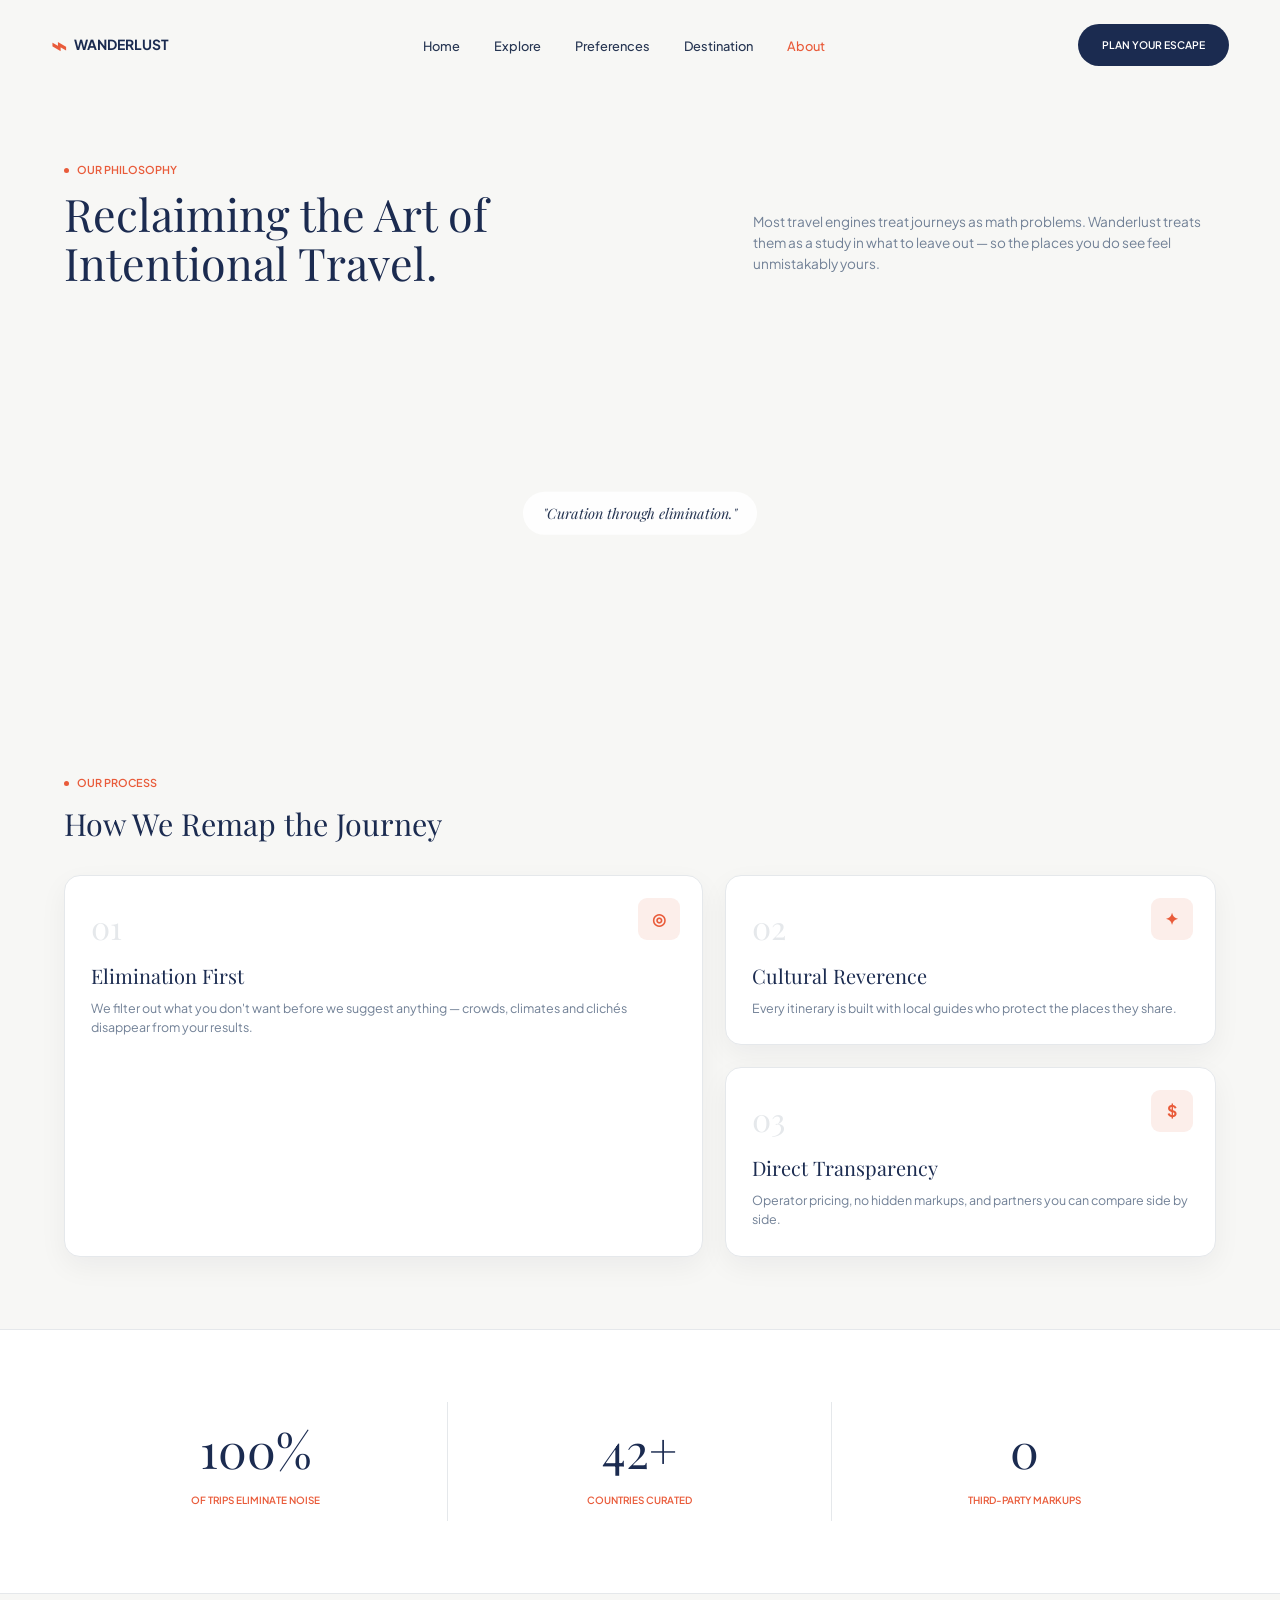
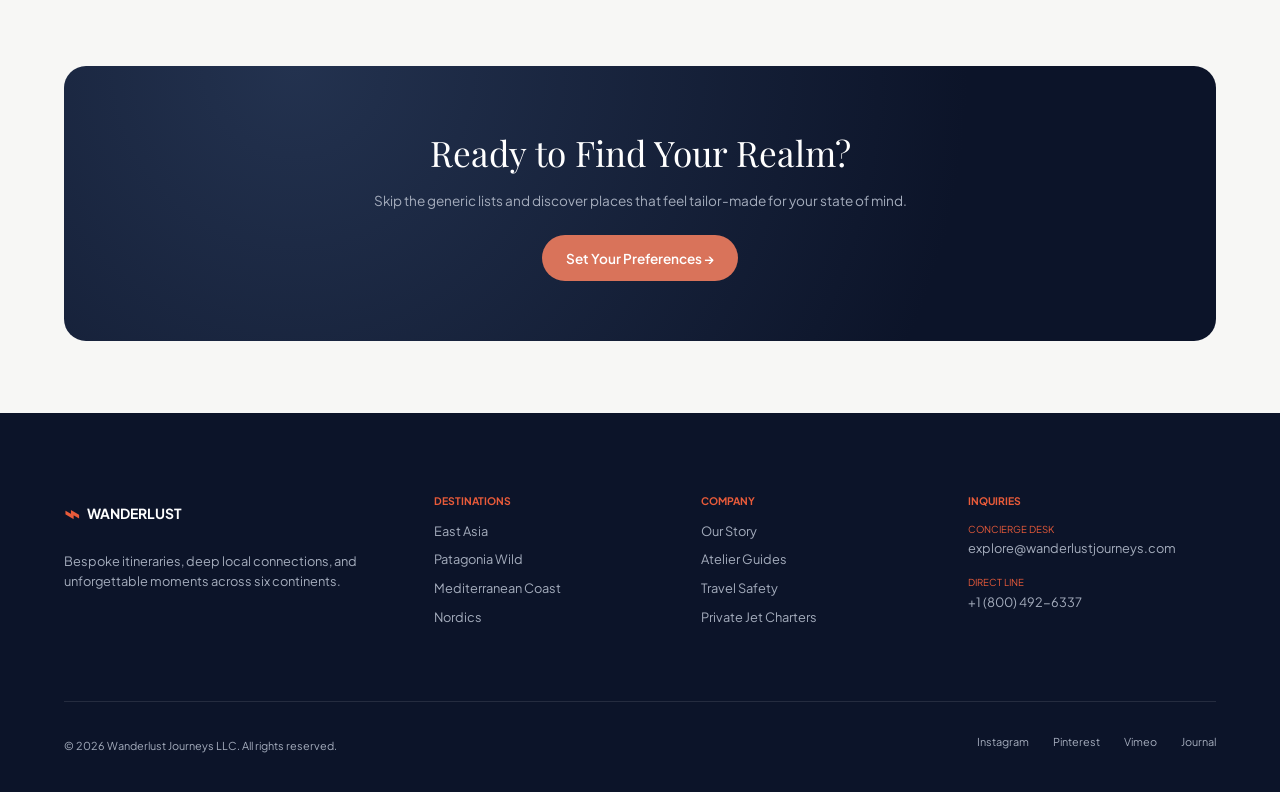
==== commit cbb099b0: "Update Updates on file" ====
--- a/about.html
+++ b/about.html
@@ -2,184 +2,210 @@
 <html lang="en">
   <head>
     <meta charset="UTF-8" />
-    <meta name="viewport" content="width=device-width, initial-scale=1" />
-    <meta name="theme-color" content="#f7f7f5" />
-    <title>About us | Wanderlust</title>
-    <link rel="stylesheet" href="./styles.css" />
-    <script src="./script.js" defer></script>
+    <meta name="viewport" content="width=device-width, initial-scale=1.0" />
+
+    <title>About | Wanderlust</title>
+
+    <link rel="preconnect" href="https://fonts.googleapis.com" />
+    <link rel="preconnect" href="https://fonts.gstatic.com" crossorigin />
+    <link
+      href="https://fonts.googleapis.com/css2?family=Playfair+Display:ital,wght@0,400;0,500;0,600;1,400&family=Plus+Jakarta+Sans:wght@400;500;600;700&display=swap"
+      rel="stylesheet"
+    />
+
+    <link rel="stylesheet" href="styles.css" />
+    <script src="data.js" defer></script>
+    <script src="script.js" defer></script>
   </head>
+
   <body>
-    <nav class="navbar" aria-label="Main navigation">
+    <!-- Navigation -->
+    <nav class="navbar">
       <div class="nav-container">
-        <a href="./index.html" class="brand-logo" aria-label="Wanderlust landing page"><span class="wordmark-w">W</span><span>WANDERLUST</span></a>
-        <ul class="nav-links" id="primary-navigation">
-          <li>
-            <a href="./index.html">Home</a>
-          </li>
-          <li>
-            <a href="./explore.html">Explore</a>
-          </li>
-          <li>
-            <a href="./preferences.html">Preferences</a>
-          </li>
-          <li>
-            <a href="./destination.html">Destination</a>
-          </li>
-          <li>
-            <a href="./about.html" class="active" aria-current="page">About</a>
-          </li>
+        <a href="index.html" class="brand-logo">
+          <span class="logo-mark">⌁</span>
+          WANDERLUST
+        </a>
+
+        <ul class="nav-links">
+          <li><a href="index.html">Home</a></li>
+          <li><a href="explore.html">Explore</a></li>
+          <li><a href="preferences.html">Preferences</a></li>
+          <li><a href="destination.html">Destination</a></li>
+          <li><a href="about.html" class="active">About</a></li>
         </ul>
-        <div class="nav-actions">
-          <a class="btn btn-navy" href="./preferences.html">Plan your escape</a>
-        </div>
-        <button class="menu-toggle" type="button" aria-label="Open navigation menu" aria-controls="primary-navigation" aria-expanded="false"><span></span><span></span><span></span></button>
+
+        <a href="preferences.html" class="btn btn-navy nav-button">
+          Plan your escape
+        </a>
+
+        <button class="menu-toggle" type="button" aria-label="Open menu">
+          <span></span>
+          <span></span>
+          <span></span>
+        </button>
       </div>
     </nav>
-    <main class="page-main about-page">
-      <section class="container about-intro">
-        <div>
-          <span class="eyebrow"><span class="eyebrow-dot"></span>Our philosophy</span>
-          <h1>
-            Reclaiming the art of intentional travel.
-          </h1>
-        </div>
-        <p>
-          Most itineraries begin with somewhere. We begin with you: what brings you joy, what you'd rather leave behind, and how you want to feel when the day is done.
-        </p>
-      </section>
-      <section class="container about-mosaic" aria-label="Moments that move us">
-        <img class="mosaic-one" src="./TOKYO,%20JAPAN.jpg" alt="Tokyo streets glowing after dark" />
-        <img class="mosaic-two" src="./PALAWAN,%20PHILIPPINES.jpg" alt="A hidden tropical beach in Palawan" />
-        <img class="mosaic-three" src="./KYOTO,%20JAPAN.jpg" alt="Autumn color around a Kyoto pagoda" />
-        <img class="mosaic-four" src="./PATAGONIA,%20CHILE.jpg" alt="Wild mountain peaks in Patagonia" />
-        <img class="mosaic-five" src="./AMALFI%20COAST,%20ITALY.jpg" alt="The sunlit Mediterranean coast" />
-        <span class="mosaic-note">Curiosity through<br />consideration.</span>
-      </section>
-      <section class="section about-principles" id="approach">
+
+    <main>
+      <section class="page-section">
         <div class="container">
-          <div class="section-header about-section-header">
-            <span class="eyebrow"><span class="eyebrow-dot"></span>Our commitments</span>
-            <h2>
-              How we remap the journey
-            </h2>
-          </div>
-          <div class="principle-grid">
-            <article class="principle-card principle-feature">
-              <span class="principle-number">01</span><span class="principle-icon">⌗</span>
-              <h3>
-                Elimination first
-              </h3>
+          <div class="about-intro">
+            <div>
+              <span class="eyebrow"
+                ><span class="eyebrow-dot"></span>Our Philosophy</span
+              >
+              <h1 style="margin-top: 10px">
+                Reclaiming the Art of Intentional Travel.
+              </h1>
+            </div>
+            <p class="muted">
+              Most travel engines treat journeys as math problems. Wanderlust
+              treats them as a study in what to leave out — so the places you do
+              see feel unmistakably yours.
+            </p>
+          </div>
+
+          <div class="collage">
+            <span class="collage-quote">"Curation through elimination."</span>
+          </div>
+        </div>
+      </section>
+
+      <section class="page-section" style="padding-top: 0">
+        <div class="container">
+          <span class="eyebrow"
+            ><span class="eyebrow-dot"></span>Our Process</span
+          >
+          <h2 class="section-title">How We Remap the Journey</h2>
+
+          <div class="remap-grid">
+            <div class="card-white remap-card">
+              <span class="num">01</span>
+              <div class="benefit-icon">◎</div>
+              <h3>Elimination First</h3>
               <p>
-                We filter out your exact dealbreakers—hard, noisy crowds, extreme heat, or the all-too-familiar tourist trap. The most meaningful journey begins by removing noise, so we let your matches shine.
+                We filter out what you don't want before we suggest anything —
+                crowds, climates and clichés disappear from your results.
               </p>
-              <img src="./MARRAKECH,%20MOROCCO.jpg" alt="A quiet desert escape away from the busy city" loading="lazy" />
-            </article>
-            <article class="principle-card">
-              <span class="principle-number">02</span><span class="principle-icon">▣</span>
-              <h3>
-                Cultural reverence
-              </h3>
-              <p>
-                Every custom-run itinerary maps local etiquette, cultural respect parameters, and seasonal micro-guides to protect and support the heritage of communities we visit.
-              </p>
-            </article>
-            <article class="principle-card">
-              <span class="principle-number">03</span><span class="principle-icon">◎</span>
-              <h3>
-                Direct transparency
-              </h3>
-              <p>
-                Direct logistical alliances with premium airlines and hospitality operators mean authentic verified ratings, competitive pricing, and no hidden fees.
-              </p>
-            </article>
-          </div>
-        </div>
-      </section>
-      <section class="about-stats">
+              <div class="remap-img"></div>
+            </div>
+
+            <div class="remap-stack">
+              <div class="card-white remap-card">
+                <span class="num">02</span>
+                <div class="benefit-icon">✦</div>
+                <h3>Cultural Reverence</h3>
+                <p>
+                  Every itinerary is built with local guides who protect the
+                  places they share.
+                </p>
+              </div>
+              <div class="card-white remap-card">
+                <span class="num">03</span>
+                <div class="benefit-icon">$</div>
+                <h3>Direct Transparency</h3>
+                <p>
+                  Operator pricing, no hidden markups, and partners you can
+                  compare side by side.
+                </p>
+              </div>
+            </div>
+          </div>
+        </div>
+      </section>
+
+      <section class="page-section section-bordered" style="background: white">
         <div class="container stats-row">
-          <div>
-            <strong>100%</strong><span>AD-FREE RECOMMENDATIONS</span>
-          </div>
-          <div>
-            <strong>42+</strong><span>COUNTRIES CURATED</span>
-          </div>
-          <div>
-            <strong>0</strong><span>TOURIST-TRAP ITINERARIES</span>
-          </div>
-        </div>
-      </section>
-      <section class="section about-end" id="standards">
-        <div class="container about-end-panel">
-          <span class="eyebrow eyebrow-light"><span class="eyebrow-dot"></span>Made with care, traveled with care</span>
-          <h2>
-            Ready to find your realm?
-          </h2>
-          <p>
-            Skip the generic lists and build a travel profile unique to your state of mind.
-          </p>
-          <a class="btn btn-orange" href="./preferences.html">Set your preferences <span aria-hidden="true">→</span></a>
+          <div class="stat">
+            <strong>100%</strong><span>Of trips eliminate noise</span>
+          </div>
+          <div class="stat">
+            <strong>42+</strong><span>Countries curated</span>
+          </div>
+          <div class="stat">
+            <strong>0</strong><span>Third-party markups</span>
+          </div>
+        </div>
+      </section>
+
+      <section class="page-section">
+        <div class="container">
+          <div class="cta-dark">
+            <h2>Ready to Find Your Realm?</h2>
+            <p>
+              Skip the generic lists and discover places that feel tailor-made
+              for your state of mind.
+            </p>
+            <a href="preferences.html" class="btn btn-coral"
+              >Set Your Preferences →</a
+            >
+          </div>
         </div>
       </section>
     </main>
+
+    <!-- Footer -->
     <footer class="footer">
       <div class="container footer-grid">
         <div class="footer-col brand-col">
-          <a href="./index.html" class="brand-logo text-white"><span class="wordmark-w">W</span><span>WANDERLUST</span></a>
+          <a href="index.html" class="brand-logo text-white">
+            <span class="logo-mark">⌁</span>
+            WANDERLUST
+          </a>
+
           <p class="brand-desc">
-            Bespoke itineraries, deep local connections, and unforgettable moments across six continents.
+            Bespoke itineraries, deep local connections, and unforgettable
+            moments across six continents.
           </p>
         </div>
-        <div class="footer-col links-col">
-          <h4>
-            DESTINATIONS
-          </h4>
+
+        <div class="footer-col">
+          <h4>DESTINATIONS</h4>
+
           <ul>
-            <li>
-              <a href="./explore.html">Explore all</a>
-            </li>
-            <li>
-              <a href="./destination.html">Japan</a>
-            </li>
-            <li>
-              <a href="./explore.html">Mediterranean</a>
-            </li>
+            <li>East Asia</li>
+            <li>Patagonia Wild</li>
+            <li>Mediterranean Coast</li>
+            <li>Nordics</li>
           </ul>
         </div>
-        <div class="footer-col links-col">
-          <h4>
-            COMPANY
-          </h4>
+
+        <div class="footer-col">
+          <h4>COMPANY</h4>
+
           <ul>
-            <li>
-              <a href="./about.html">Our story</a>
-            </li>
-            <li>
-              <a href="./preferences.html">Preferences</a>
-            </li>
-            <li>
-              <a href="./airlines.html">Flight partners</a>
-            </li>
+            <li>Our Story</li>
+            <li>Atelier Guides</li>
+            <li>Travel Safety</li>
+            <li>Private Jet Charters</li>
           </ul>
         </div>
-        <div class="footer-col contact-col">
-          <h4>
-            INQUIRIES
-          </h4>
+
+        <div class="footer-col">
+          <h4>INQUIRIES</h4>
+
           <div class="contact-block">
-            <span class="contact-label">CONCIERGE DESK</span><a href="mailto:explore@wanderlustjourneys.com" class="contact-value">explore@wanderlustjourneys.com</a>
-          </div>
+            <span class="contact-label">CONCIERGE DESK</span>
+            <span> explore@wanderlustjourneys.com </span>
+          </div>
+
           <div class="contact-block">
-            <span class="contact-label">DIRECT LINE</span><a href="tel:+18004926337" class="contact-value">+1 (800) 492-6337</a>
+            <span class="contact-label">DIRECT LINE</span>
+            <span> +1 (800) 492-6337 </span>
           </div>
         </div>
       </div>
+
       <div class="container footer-bottom">
-        <p class="copyright">
-          © 2026 Wanderlust Journeys LLC. All rights reserved.
-        </p>
-        <div class="social-links">
-          <a href="./explore.html">Explore places</a><a href="./preferences.html">Edit preferences</a><a href="./airlines.html">Compare flights</a>
-        </div>
+        <p>© 2026 Wanderlust Journeys LLC. All rights reserved.</p>
+
+        <ul class="social-links">
+          <li><a href="#">Instagram</a></li>
+          <li><a href="#">Pinterest</a></li>
+          <li><a href="#">Vimeo</a></li>
+          <li><a href="#">Journal</a></li>
+        </ul>
       </div>
     </footer>
   </body>
--- a/styles.css
+++ b/styles.css
@@ -1,19 +1,6 @@
-:root {
-  color-scheme: light;
-  --c-bg: #f7f7f5;
-  --c-white: #fff;
-  --c-border: #e5e8eb;
-  --c-navy: #1b2b50;
-  --c-navy-dark: #0c1429;
-  --c-orange: #e95b3a;
-  --c-orange-light: #fceeea;
-  --c-text: #263552;
-  --c-muted: #718096;
-  --c-footer-text: #a5adbd;
-  --f-heading: "Playfair Display", Georgia, serif;
-  --f-ui: "Plus Jakarta Sans", Arial, sans-serif;
-  --shadow-card: 0 10px 28px rgb(16 27 48 / 5%);
-}
+/* =========================
+   GENERAL
+========================= */
 
 * {
   box-sizing: border-box;
@@ -21,16 +8,15 @@
 
 html {
   scroll-behavior: smooth;
-  scroll-padding-top: 100px;
+  scroll-padding-top: 90px;
 }
 
 body {
   margin: 0;
-  background: var(--c-bg);
-  color: var(--c-text);
-  font-family: var(--f-ui);
+  background: #f7f7f5;
+  color: #263552;
+  font-family: "Plus Jakarta Sans", Arial, sans-serif;
   line-height: 1.55;
-  -webkit-font-smoothing: antialiased;
 }
 
 a {
@@ -40,16 +26,6 @@
 
 button {
   font: inherit;
-}
-
-button,
-a {
-  -webkit-tap-highlight-color: transparent;
-}
-
-:focus-visible {
-  outline: 3px solid var(--c-orange);
-  outline-offset: 4px;
 }
 
 ul {
@@ -59,8 +35,9 @@
 }
 
 .container {
-  width: min(90%, 1400px);
-  margin-inline: auto;
+  width: 90%;
+  max-width: 1400px;
+  margin: auto;
 }
 
 .section {
@@ -68,85 +45,111 @@
 }
 
 .section-bordered {
-  border-block: 1px solid var(--c-border);
-}
+  border-top: 1px solid #e5e8eb;
+  border-bottom: 1px solid #e5e8eb;
+}
+
+/* =========================
+   HEADINGS
+========================= */
 
 h1,
 h2,
 h3,
 h4 {
   margin: 0;
-  color: var(--c-navy);
+  color: #1b2b50;
 }
 
 h1,
 h2,
 h3 {
-  font-family: var(--f-heading);
+  font-family: "Playfair Display", Georgia, serif;
   font-weight: 400;
-  line-height: 1.15;
+}
+
+h1 {
+  line-height: 1.1;
 }
 
 h2 {
-  margin-top: 0.35rem;
-  font-size: clamp(2.1rem, 3.2vw, 2.8rem);
-  letter-spacing: -0.04em;
+  font-size: 2.7rem;
 }
 
 h3 {
-  font-size: 1.1rem;
+  font-size: 1rem;
 }
 
 h4 {
   font-size: 0.95rem;
-  font-weight: 600;
-}
+}
+
+/* =========================
+   SMALL LABELS
+========================= */
 
 .eyebrow {
   display: flex;
   align-items: center;
-  gap: 0.5rem;
-  color: var(--c-orange);
+  gap: 8px;
+
+  color: #e95b3a;
+
   font-size: 0.68rem;
   font-weight: 600;
-  letter-spacing: 0.01em;
+
   text-transform: uppercase;
 }
 
 .eyebrow-dot {
   width: 5px;
   height: 5px;
-  flex: 0 0 auto;
+
   border-radius: 50%;
-  background: var(--c-orange);
+  background: #e95b3a;
+}
+
+.text-center {
+  text-align: center;
+}
+
+.text-center .eyebrow {
+  justify-content: center;
 }
 
 .section-subtext {
   max-width: 560px;
-  margin: 0.9rem auto 0;
-  color: var(--c-muted);
+  margin: 14px auto 0;
+
+  color: #718096;
   font-size: 0.95rem;
-  line-height: 1.6;
-}
-
-.text-center {
-  text-align: center;
-}
+}
+
+.section-header {
+  margin-bottom: 44px;
+}
+
+/* =========================
+   BUTTONS
+========================= */
 
 .btn {
   display: inline-flex;
+
   min-height: 46px;
+
   align-items: center;
   justify-content: center;
-  padding: 0.75rem 1.5rem;
-  border: 0;
-  border-radius: 999px;
+
+  padding: 12px 24px;
+
+  border: none;
+  border-radius: 30px;
+
   cursor: pointer;
+
   font-size: 0.78rem;
   font-weight: 600;
-  transition:
-    background-color 160ms ease,
-    transform 160ms ease;
 }
 
 .btn:hover {
@@ -154,88 +157,91 @@
 }
 
 .btn-navy {
-  background: var(--c-navy);
-  color: var(--c-white);
+  background: #1b2b50;
+  color: white;
+
   text-transform: uppercase;
 }
 
-.btn-navy:hover {
-  background: #263b69;
-}
-
 .btn-orange {
-  background: var(--c-orange);
-  color: var(--c-white);
+  background: #e95b3a;
+  color: white;
+
   font-size: 0.92rem;
-}
-
-.btn-orange:hover {
-  background: #d84e30;
 }
 
 .btn-full {
   width: 100%;
 }
 
-/* Navigation */
+/* =========================
+   NAVIGATION
+========================= */
+
 .navbar {
-  position: sticky;
-  top: 0;
+  position: relative;
   z-index: 20;
+
   width: 100%;
-  background: var(--c-bg);
-  transition: box-shadow 160ms ease;
+
+  background: #f7f7f5;
 }
 
 .navbar.is-scrolled {
-  box-shadow: 0 4px 20px rgb(11 32 39 / 8%);
+  box-shadow: 0 4px 20px rgba(11, 32, 39, 0.08);
 }
 
 .nav-container {
   display: flex;
-  width: min(92%, 1400px);
+
+  width: 92%;
+  max-width: 1400px;
   height: 90px;
+
   align-items: center;
   justify-content: space-between;
-  margin-inline: auto;
+
+  margin: auto;
 }
 
 .brand-logo {
-  display: inline-flex;
-  align-items: center;
-  gap: 0.4rem;
-  color: var(--c-navy);
+  display: flex;
+
+  align-items: center;
+  gap: 7px;
+
+  color: #1b2b50;
+
   font-size: 0.87rem;
   font-weight: 700;
-  letter-spacing: 0.015em;
-  white-space: nowrap;
-}
-
-.logo-icon {
-  width: 22px;
-  height: 24px;
+}
+
+.logo-mark {
+  color: #e95b3a;
+  font-size: 26px;
 }
 
 .nav-links {
   display: flex;
-  align-items: center;
-  gap: clamp(1.25rem, 2.2vw, 2.25rem);
+
+  align-items: center;
+  gap: 34px;
 }
 
 .nav-links a {
   font-size: 0.8rem;
   font-weight: 500;
-  transition: color 150ms ease;
 }
 
 .nav-links a:hover,
 .nav-links a.active {
-  color: var(--c-orange);
-}
-
-.nav-actions .btn {
+  color: #e95b3a;
+}
+
+.nav-button {
   min-height: 42px;
-  padding-inline: 1.5rem;
+  padding: 10px 24px;
+
   font-size: 0.65rem;
 }
 
@@ -243,3311 +249,1566 @@
   display: none;
 }
 
-/* Hero */
+/* =========================
+   HERO
+========================= */
+
 .hero {
   position: relative;
-  height: clamp(470px, 43vw, 660px);
+
+  height: 600px;
+
   overflow: hidden;
-}
-
-.hero-split {
-  position: absolute;
-  inset: 0;
-  display: flex;
 }
 
 .hero-left,
 .hero-right {
+  position: absolute;
+
+  top: 0;
+
   width: 50%;
   height: 100%;
+
   background-position: center;
   background-size: cover;
 }
 
 .hero-left {
-  background-image: url("./DOLOMITES,%20ITALY.jpg");
+  left: 0;
+
+  background-image: url("https://images.unsplash.com/photo-1464822759023-fed622ff2c3b?q=85&w=1600&auto=format&fit=crop");
 }
 
 .hero-right {
+  right: 0;
+
   background-image:
-    linear-gradient(rgb(8 17 34 / 32%), rgb(8 17 34 / 32%)),
-    url("./TOKYO,%20JAPAN.jpg");
-}
-
-.glass-panel {
+    linear-gradient(rgba(8, 17, 34, 0.32), rgba(8, 17, 34, 0.32)),
+    url("https://i.pinimg.com/1200x/dc/12/01/dc12011c464a71a27804617a107135e0.jpg");
+}
+
+.hero-modal {
+  position: absolute;
+
+  top: 50%;
+  left: 50%;
+
+  width: 590px;
+  max-width: calc(100% - 32px);
+
+  padding: 44px;
+
+  transform: translate(-50%, -50%);
+
+  border: 1px solid rgba(255, 255, 255, 0.8);
+  border-radius: 22px;
+
+  background: rgba(247, 247, 245, 0.88);
+
+  box-shadow: 0 18px 48px rgba(0, 0, 0, 0.16);
+
+  text-align: center;
+}
+
+.hero-modal .eyebrow {
+  justify-content: center;
+}
+
+.hero-modal h1 {
+  margin-top: 5px;
+
+  font-size: 3.3rem;
+}
+
+.modal-subtext {
+  max-width: 440px;
+
+  margin: 7px auto 24px;
+
+  color: #718096;
+
+  font-size: 0.9rem;
+}
+
+/* Travel buttons */
+
+.toggle-container {
+  display: flex;
+
+  gap: 12px;
+
+  margin-bottom: 18px;
+}
+
+.toggle-btn {
+  display: flex;
+  flex: 1;
+
+  align-items: center;
+  justify-content: center;
+
+  min-height: 48px;
+
+  border: 1px solid #e5e8eb;
+  border-radius: 30px;
+
+  background: white;
+  color: #1b2b50;
+
+  cursor: default;
+
+  font-size: 0.82rem;
+  font-weight: 600;
+}
+
+.toggle-btn.active {
+  background: #1b2b50;
+  color: white;
+}
+
+/* =========================
+   DESTINATIONS
+========================= */
+
+.split-header {
+  display: flex;
+
+  align-items: flex-end;
+  justify-content: space-between;
+
+  gap: 24px;
+
+  margin-bottom: 34px;
+}
+
+.carousel-controls {
+  display: flex;
+  gap: 10px;
+}
+
+.icon-btn {
+  width: 40px;
+  height: 40px;
+
+  border: 1px solid #e5e8eb;
+  border-radius: 50%;
+
+  background: white;
+  color: #1b2b50;
+
+  cursor: pointer;
+}
+
+.icon-btn:hover,
+.icon-btn.active {
+  background: #1b2b50;
+  color: white;
+}
+
+.icon-btn:disabled {
+  cursor: not-allowed;
+  opacity: 0.45;
+}
+
+/* Destination row */
+
+.destination-track {
+  display: flex;
+
+  gap: 20px;
+
+  overflow-x: auto;
+
+  padding-bottom: 12px;
+
+  scroll-behavior: smooth;
+  scroll-snap-type: x mandatory;
+
+  scrollbar-width: none;
+}
+
+.destination-track::-webkit-scrollbar {
+  display: none;
+}
+
+/* Destination cards */
+
+.dest-card {
+  flex: 0 0 calc((100% - 60px) / 4);
+
+  overflow: hidden;
+
+  border-radius: 15px;
+
+  background: white;
+
+  box-shadow: 0 10px 28px rgba(16, 27, 48, 0.05);
+
+  scroll-snap-align: start;
+}
+
+.card-img {
+  height: 220px;
+
+  background-position: center;
+  background-size: cover;
+}
+
+/* Card images */
+
+.japan {
+  background-image: url("https://res.klook.com/images/fl_lossy.progressive,q_65/c_fill,w_1295,h_863/w_80,x_15,y_15,g_south_west,l_Klook_water_br_trans_yhcmh3/activities/fifiq1ejesazl85tt8ae/SpaciousIndependentSeatBus%E3%83%BBDepartingfromTokyo:MountFujiKawaguchikoScenicDayTrip(IncludesKobeBeefShabu-shabuLunch).jpg");
+}
+
+.chile {
+  background-image: url("https://i.pinimg.com/1200x/cf/6a/90/cf6a908c2962e2360377914a7916444f.jpg");
+}
+
+.amalfi {
+  background-image: url("https://i.pinimg.com/736x/86/f6/90/86f690863123f74a487ce005f058ad3c.jpg");
+}
+
+.cappadocia {
+  background-image: url("https://i.pinimg.com/1200x/ce/6c/15/ce6c158e4016c25decfb7eaa15a6fb19.jpg");
+}
+
+.santorini {
+  background-image: url("https://i.pinimg.com/1200x/2c/8b/18/2c8b18a95b82a7b9057733d6aca9f87d.jpg");
+}
+
+.bali {
+  background-image: url("https://i.pinimg.com/1200x/90/c0/54/90c05497c0b0a9a38c4a91671c075612.jpg");
+}
+
+.tromso {
+  background-image: url("https://i.pinimg.com/736x/35/74/77/35747721460ed151eafbeb85a3507422.jpg");
+}
+
+.marrakech {
+  background-image: url("https://i.pinimg.com/736x/70/ee/f1/70eef1b314df085c9fe4985ea3fe400b.jpg");
+}
+
+.dolomites {
+  background-image: url("https://i.pinimg.com/736x/71/52/a7/7152a72c84d64759a0ed4b5a98443b75.jpg");
+}
+
+.palawan {
+  background-image: url("https://i.pinimg.com/736x/b4/8b/98/b48b982f083b43786507475a8bc3c839.jpg");
+}
+
+/* Card text */
+
+.card-content {
+  padding: 14px 16px 16px;
+}
+
+.card-meta {
+  display: flex;
+
+  justify-content: space-between;
+
+  gap: 8px;
+
+  margin-bottom: 7px;
+
+  font-size: 0.55rem;
+  font-weight: 600;
+}
+
+.location {
+  color: #e95b3a;
+}
+
+.rating {
+  padding: 4px 6px;
+
+  border-radius: 3px;
+
+  background: #fceeea;
+  color: #e95b3a;
+}
+
+/* =========================
+   HOW IT WORKS
+========================= */
+
+.grid-3 {
+  display: grid;
+
+  grid-template-columns: repeat(3, 1fr);
+
+  gap: 40px;
+}
+
+.workflow-grid {
+  text-align: center;
+}
+
+.workflow-item {
+  position: relative;
+
+  padding: 0 16px;
+}
+
+.workflow-item:not(:last-child)::after {
+  position: absolute;
+
+  top: 27px;
+  right: -27px;
+
+  width: 55px;
+
+  border-top: 1px dashed #ccd2dc;
+
+  content: "";
+}
+
+.icon-circle {
+  display: flex;
+
+  width: 52px;
+  height: 52px;
+
+  align-items: center;
+  justify-content: center;
+
+  margin: 0 auto 14px;
+
+  border: 1px solid #e5e8eb;
+  border-radius: 50%;
+
+  background: white;
+
+  font-size: 22px;
+}
+
+.icon-orange {
+  color: #e95b3a;
+}
+
+.icon-navy {
+  border-color: #1b2b50;
+
+  background: #1b2b50;
+
+  color: white;
+}
+
+.workflow-item h4 {
+  margin-bottom: 6px;
+}
+
+.workflow-item p {
+  max-width: 260px;
+
+  margin: auto;
+
+  color: #718096;
+
+  font-size: 0.82rem;
+}
+
+/* =========================
+   BENEFITS
+========================= */
+
+.benefit-grid {
+  gap: 24px;
+}
+
+.benefit-card {
+  padding: 24px 22px;
+
+  border: 1px solid #e5e8eb;
+  border-radius: 16px;
+
+  background: white;
+
+  box-shadow: 0 8px 24px rgba(16, 27, 48, 0.02);
+}
+
+.benefit-icon {
+  display: flex;
+
+  width: 42px;
+  height: 42px;
+
+  align-items: center;
+  justify-content: center;
+
+  margin-bottom: 16px;
+
+  border-radius: 9px;
+
+  background: #fceeea;
+  color: #e95b3a;
+
+  font-weight: bold;
+}
+
+.benefit-card h4 {
+  margin-bottom: 6px;
+
+  font-family: "Playfair Display", Georgia, serif;
+
+  font-size: 1.1rem;
+  font-weight: 400;
+}
+
+.benefit-card p {
+  margin: 0;
+
+  color: #718096;
+
+  font-size: 0.78rem;
+}
+
+/* =========================
+   FOOTER
+========================= */
+
+.footer {
+  padding: 80px 0 32px;
+
+  background: #0c1429;
+
+  color: #a5adbd;
+
+  font-size: 0.8rem;
+}
+
+.footer-grid {
+  display: grid;
+
+  grid-template-columns: 1.5fr 1fr 1fr 1.2fr;
+
+  gap: 60px;
+
+  margin-bottom: 64px;
+}
+
+.text-white {
+  color: white;
+}
+
+.brand-desc {
+  max-width: 300px;
+
+  margin-top: 18px;
+}
+
+.footer h4 {
+  margin-bottom: 12px;
+
+  color: #e95b3a;
+
+  font-size: 0.65rem;
+
+  text-transform: uppercase;
+}
+
+.footer li {
+  margin-bottom: 9px;
+}
+
+.footer a:hover {
+  color: white;
+}
+
+.contact-block {
+  margin-bottom: 16px;
+}
+
+.contact-label {
+  display: block;
+
+  margin-bottom: 3px;
+
+  color: #e95b3a;
+
+  font-size: 0.6rem;
+}
+
+.footer-bottom {
+  display: flex;
+
+  align-items: center;
+  justify-content: space-between;
+
+  gap: 24px;
+
+  padding-top: 32px;
+
+  border-top: 1px solid rgba(255, 255, 255, 0.1);
+
+  font-size: 0.68rem;
+}
+
+.footer-bottom p {
+  margin: 0;
+}
+
+.social-links {
+  display: flex;
+
+  gap: 24px;
+}
+
+/* =========================
+   TABLET
+========================= */
+
+@media (max-width: 900px) {
+  .nav-links {
+    gap: 16px;
+  }
+
+  .dest-card {
+    flex-basis: calc((100% - 40px) / 3);
+  }
+
+  .card-img {
+    height: 200px;
+  }
+}
+
+/* =========================
+   MOBILE
+========================= */
+
+@media (max-width: 680px) {
+  .section {
+    padding: 68px 0;
+  }
+
+  .nav-container {
+    position: relative;
+
+    height: 84px;
+  }
+
+  .nav-links {
+    position: absolute;
+
+    top: 84px;
+    right: 0;
+    left: 0;
+
+    display: none;
+
+    flex-direction: column;
+
+    gap: 0;
+
+    padding: 8px 16px;
+
+    border: 1px solid #e5e8eb;
+    border-radius: 0 0 14px 14px;
+
+    background: #f7f7f5;
+  }
+
+  .nav-links.is-open {
+    display: flex;
+  }
+
+  .nav-links a {
+    display: block;
+
+    padding: 13px 4px;
+
+    font-size: 0.85rem;
+  }
+
+  .nav-button {
+    display: none;
+  }
+
+  .menu-toggle {
+    display: flex;
+
+    width: 40px;
+    height: 40px;
+
+    flex-direction: column;
+    align-items: center;
+    justify-content: center;
+
+    gap: 5px;
+
+    border: none;
+
+    background: transparent;
+
+    cursor: pointer;
+  }
+
+  .menu-toggle span {
+    width: 20px;
+    height: 2px;
+
+    background: #1b2b50;
+  }
+
+  /* Mobile hero */
+
+  .hero {
+    height: 600px;
+  }
+
+  .hero-left {
+    width: 100%;
+  }
+
+  .hero-right {
+    display: none;
+  }
+
+  .hero-modal {
+    width: calc(100% - 48px);
+
+    padding: 30px 22px;
+  }
+
+  .hero-modal h1 {
+    font-size: 2.7rem;
+  }
+
+  .toggle-container {
+    flex-direction: column;
+
+    gap: 10px;
+  }
+
+  /* Mobile destination section */
+
+  .split-header {
+    align-items: flex-start;
+
+    flex-direction: column;
+
+    margin-bottom: 28px;
+  }
+
+  .carousel-controls {
+    margin-top: 12px;
+  }
+
+  .icon-btn {
+    width: 36px;
+    height: 36px;
+  }
+
+  .dest-card {
+    flex-basis: 78vw;
+
+    max-width: 300px;
+  }
+
+  .card-img {
+    height: 225px;
+  }
+
+  /* Mobile grids */
+
+  .grid-3 {
+    grid-template-columns: 1fr;
+
+    gap: 32px;
+  }
+
+  .workflow-item:not(:last-child)::after {
+    display: none;
+  }
+
+  /* Mobile footer */
+
+  .footer {
+    padding-top: 56px;
+  }
+
+  .footer-grid {
+    grid-template-columns: 1fr 1fr;
+
+    gap: 36px 24px;
+
+    margin-bottom: 40px;
+  }
+
+  .brand-col {
+    grid-column: 1 / -1;
+  }
+
+  .footer-bottom {
+    align-items: flex-start;
+
+    flex-direction: column;
+  }
+
+  .social-links {
+    gap: 16px;
+  }
+}
+
+/* =========================
+   SMALL PHONES
+========================= */
+
+@media (max-width: 380px) {
+  .hero-modal {
+    width: calc(100% - 32px);
+
+    padding: 24px 16px;
+  }
+
+  .footer-grid {
+    grid-template-columns: 1fr;
+  }
+
+  .brand-col {
+    grid-column: auto;
+  }
+}
+
+/* =========================================================
+   MULTI-PAGE ADDITIONS
+   (Preferences · Explore · Destination · Booking · About)
+========================================================= */
+
+.page-cream {
+  background: #fbf7f1;
+}
+
+.page-section {
+  padding: 4.5rem 0;
+}
+
+.page-title {
+  font-size: 2.6rem;
+  margin-top: 8px;
+}
+
+.section-title {
+  font-size: 1.9rem;
+  margin: 8px 0 28px;
+}
+
+.muted {
+  color: #718096;
+  font-size: 0.85rem;
+}
+
+.btn-coral {
+  gap: 8px;
+  background: #d9735a;
+  color: white;
+  font-size: 0.85rem;
+}
+
+.btn-sm {
+  min-height: 34px;
+  padding: 8px 16px;
+  font-size: 0.68rem;
+}
+
+.pill {
+  display: inline-flex;
+  align-items: center;
+  padding: 6px 14px;
+  border-radius: 30px;
+  background: #e3efe9;
+  color: #2f5d4c;
+  font-size: 0.7rem;
+  font-weight: 600;
+}
+
+.pill.muted-pill {
+  background: #eef1f5;
+  color: #8a94a6;
+}
+
+.card-white {
+  border: 1px solid #e5e8eb;
+  border-radius: 16px;
+  background: white;
+  box-shadow: 0 10px 28px rgba(16, 27, 48, 0.05);
+}
+
+/* ---------- PREFERENCES ---------- */
+
+.vibe-grid {
+  display: grid;
+  grid-template-columns: repeat(3, 1fr);
+  gap: 24px;
+}
+
+.vibe-card {
+  overflow: hidden;
+  border: 2px solid transparent;
+  border-radius: 14px;
+  background: white;
+  cursor: pointer;
+  box-shadow: 0 10px 28px rgba(16, 27, 48, 0.05);
+  transition:
+    border-color 0.2s,
+    transform 0.2s;
+}
+
+.vibe-card:hover {
+  transform: translateY(-2px);
+}
+
+.vibe-card.selected {
+  border-color: #1b2b50;
+}
+
+.vibe-card .card-img {
+  height: 190px;
+}
+
+.vibe-footer {
+  display: flex;
+  align-items: center;
+  justify-content: space-between;
+  padding: 14px 16px;
+  font-size: 0.82rem;
+  font-weight: 600;
+}
+
+.vibe-toggle {
+  display: flex;
+  width: 22px;
+  height: 22px;
+  align-items: center;
+  justify-content: center;
+  border-radius: 50%;
+  background: #f3c9bd;
+  color: white;
+  font-size: 0.7rem;
+}
+
+.vibe-card.selected .vibe-toggle {
+  background: #2f5d4c;
+}
+
+.center-cta {
+  display: flex;
+  justify-content: center;
+  margin-top: 48px;
+}
+
+/* ---------- EXPLORE ---------- */
+
+.vibe-banner {
+  display: flex;
+  align-items: center;
+  justify-content: space-between;
+  gap: 24px;
+  padding: 30px 34px;
+}
+
+.vibe-banner .pill-row {
+  display: flex;
+  flex-wrap: wrap;
+  gap: 10px;
+  margin-top: 16px;
+}
+
+.link-orange {
+  color: #e95b3a;
+  font-size: 0.78rem;
+  font-weight: 600;
+  white-space: nowrap;
+}
+
+.sort-select {
+  padding: 8px 14px;
+  border: 1px solid #e5e8eb;
+  border-radius: 8px;
+  background: white;
+  color: #1b2b50;
+  font: inherit;
+  font-size: 0.75rem;
+}
+
+.country-grid {
+  display: grid;
+  grid-template-columns: repeat(3, 1fr);
+  gap: 26px;
+}
+
+.country-card {
+  display: flex;
+  flex-direction: column;
+  overflow: hidden;
+  border-radius: 16px;
+  background: white;
+  box-shadow: 0 10px 28px rgba(16, 27, 48, 0.06);
+}
+
+.country-card .card-img {
+  position: relative;
+  flex-shrink: 0;
+  height: 200px;
+}
+
+.badge {
+  position: absolute;
+  top: 12px;
+  padding: 4px 10px;
+  border-radius: 20px;
+  background: white;
+  color: #1b2b50;
+  font-size: 0.6rem;
+  font-weight: 700;
+}
+
+.badge.left {
+  left: 12px;
+}
+.badge.right {
+  right: 12px;
+}
+
+.country-body {
+  display: flex;
+  flex: 1;
+  flex-direction: column;
+  padding: 18px;
+}
+
+.country-body h3 {
+  margin: 6px 0 12px;
+  min-height: 3.1em;
+  font-size: 1.05rem;
+}
+
+.country-body .check-list {
+  margin-bottom: 16px;
+}
+
+.country-body h3 em {
+  color: #718096;
+}
+
+.check-list li {
+  margin-bottom: 4px;
+  color: #718096;
+  font-size: 0.75rem;
+}
+
+.check-list li::before {
+  content: "✓ ";
+  color: #2f5d4c;
+}
+
+.country-foot {
+  display: flex;
+  align-items: flex-end;
+  justify-content: space-between;
+  margin-top: auto;
+  padding-top: 14px;
+  border-top: 1px solid #eef1f5;
+}
+
+.price-label {
+  display: block;
+  color: #8a94a6;
+  font-size: 0.6rem;
+  text-transform: uppercase;
+}
+
+.price {
+  color: #1b2b50;
+  font-size: 1.05rem;
+  font-weight: 700;
+}
+
+.wildcard {
+  display: grid;
+  grid-template-columns: 1.4fr 1fr;
+  overflow: hidden;
+  border-radius: 20px;
+  background: #0f1f2b;
+  color: #cfd6e4;
+}
+
+.wildcard-img {
+  min-height: 340px;
+  background: url("https://images.unsplash.com/photo-1587595431973-160d0d94add1?q=80&w=1400&auto=format&fit=crop")
+    center / cover;
+}
+
+.wildcard-body {
+  display: flex;
+  flex-direction: column;
+  justify-content: center;
+  gap: 14px;
+  padding: 40px;
+}
+
+.wildcard-body h2 {
+  color: white;
+  font-size: 1.8rem;
+}
+
+.wildcard-body h3 {
+  color: #e95b3a;
+  font-style: italic;
+}
+
+.wildcard-body .btn {
+  align-self: flex-start;
+}
+
+/* ---------- DESTINATION ---------- */
+
+.dest-layout {
+  display: grid;
+  grid-template-columns: 2fr 1fr;
+  gap: 26px;
+}
+
+.dest-hero {
+  position: relative;
+  display: flex;
+  min-height: 380px;
+  flex-direction: column;
+  justify-content: flex-end;
+  padding: 30px;
+  overflow: hidden;
+  border-radius: 20px;
+  background:
+    linear-gradient(transparent 35%, rgba(8, 17, 34, 0.85)),
+    url("https://res.klook.com/images/fl_lossy.progressive,q_65/c_fill,w_1295,h_863/activities/fifiq1ejesazl85tt8ae/SpaciousIndependentSeatBus%E3%83%BBDepartingfromTokyo:MountFujiKawaguchikoScenicDayTrip(IncludesKobeBeefShabu-shabuLunch).jpg")
+      center / cover;
+  color: #e4e8f0;
+}
+
+.dest-hero h1 {
+  color: white;
+  font-size: 4rem;
+  letter-spacing: 2px;
+}
+
+.dest-hero .badge {
+  top: 20px;
+}
+.dest-hero .badge.left {
+  left: 20px;
+}
+.dest-hero .badge.right {
+  right: 20px;
+  background: #f3c9a8;
+}
+
+.panel {
+  padding: 26px;
+}
+
+.panel h3 {
+  margin: 6px 0 18px;
+  font-size: 1.4rem;
+}
+
+.fact-row {
+  display: flex;
+  justify-content: space-between;
+  padding: 10px 0;
+  border-bottom: 1px solid #eef1f5;
+  font-size: 0.78rem;
+}
+
+.fact-row span:first-child {
+  color: #8a94a6;
+  text-transform: uppercase;
+  font-size: 0.65rem;
+}
+
+.fact-row span:last-child {
+  font-weight: 600;
+}
+
+.season-months {
+  display: grid;
+  grid-template-columns: repeat(12, 1fr);
+  gap: 6px;
+  margin: 20px 0 10px;
+  text-align: center;
+  font-size: 0.65rem;
+  color: #8a94a6;
+}
+
+.season-months .peak {
+  color: #e95b3a;
+  font-weight: 700;
+}
+
+.season-bars {
+  display: grid;
+  grid-template-columns: 3fr 3fr 3fr 3fr;
+  gap: 6px;
+}
+
+.season-bars div {
+  padding: 8px;
+  border-radius: 6px;
+  text-align: center;
+  font-size: 0.65rem;
+  font-weight: 600;
+}
+
+.s-spring {
+  background: #dfe9e3;
+}
+.s-summer {
+  background: #fbd9d0;
+}
+.s-autumn {
+  background: #fbe7b2;
+}
+.s-winter {
+  background: #f3c9a8;
+}
+
+.dont-list li {
+  display: flex;
+  gap: 10px;
+  margin-bottom: 12px;
+  font-size: 0.75rem;
+}
+
+.dont-list li::before {
+  content: "✕";
+  display: flex;
+  flex: 0 0 20px;
+  height: 20px;
+  align-items: center;
+  justify-content: center;
+  border-radius: 5px;
+  background: #fceeea;
+  color: #e95b3a;
+  font-size: 0.6rem;
+}
+
+.dont-list strong {
+  display: block;
+  color: #1b2b50;
+}
+
+.dont-list span {
+  color: #8a94a6;
+}
+
+.exp-item {
+  display: flex;
+  align-items: center;
+  gap: 14px;
+  padding: 12px 0;
+  border-bottom: 1px solid #eef1f5;
+}
+
+.exp-thumb {
+  flex: 0 0 64px;
+  height: 48px;
+  border-radius: 8px;
+  background-size: cover;
+  background-position: center;
+}
+
+.exp-item h4 {
+  font-size: 0.85rem;
+}
+.exp-item p {
+  margin: 2px 0 0;
+  color: #8a94a6;
+  font-size: 0.7rem;
+}
+.exp-item .price {
+  margin-left: auto;
+  font-size: 0.8rem;
+}
+
+.ready-card {
+  display: flex;
+  align-items: center;
+  justify-content: space-between;
+  gap: 16px;
+  margin-top: 18px;
+  padding: 24px;
+  border-radius: 16px;
+  background: #1f2523;
+  color: #b9c0bd;
+  font-size: 0.75rem;
+}
+
+.ready-card h3 {
+  color: white;
+  margin: 0 0 6px;
+  font-size: 1.2rem;
+}
+
+.round-btn {
+  display: flex;
+  flex: 0 0 44px;
+  height: 44px;
+  align-items: center;
+  justify-content: center;
+  border-radius: 50%;
+  background: #d9a56f;
+  color: white;
+  font-size: 1.1rem;
+}
+
+/* ---------- BOOKING ---------- */
+
+.search-bar {
+  display: grid;
+  grid-template-columns: repeat(5, 1fr);
+  margin: 36px 0 50px;
+  padding: 14px 10px;
+}
+
+.search-field {
+  padding: 4px 16px;
+  border-right: 1px solid #eef1f5;
+}
+
+.search-field:last-child {
+  border-right: none;
+}
+
+.search-field label,
+.search-field .field-label {
+  display: block;
+  color: #8a94a6;
+  font-size: 0.6rem;
+  text-transform: uppercase;
+}
+
+/* Read-only values read as plain text */
+.search-field .field-value {
+  display: block;
+  padding: 4px 0;
+  color: #1b2b50;
+  font-size: 0.8rem;
+  font-weight: 600;
+  cursor: default;
+}
+
+/* The only fields that can be changed */
+.search-field.editable {
+  margin: 0 8px;
+  border-right: none;
+  border-radius: 10px;
+  background: #f4f6fa;
+  box-shadow: inset 0 0 0 1px #e1e6ee;
+  cursor: pointer;
+  transition: box-shadow 0.2s;
+}
+
+.search-field.editable:hover,
+.search-field.editable:focus-within {
+  box-shadow: inset 0 0 0 1.5px #1b2b50;
+}
+
+.search-field input,
+.search-field select {
+  width: 100%;
+  padding: 4px 0;
+  border: none;
+  background: transparent;
+  color: #1b2b50;
+  font: inherit;
+  font-size: 0.8rem;
+  font-weight: 600;
+  outline: none;
+}
+
+.airline-list {
+  display: grid;
+  gap: 14px;
+}
+
+.airline-row {
+  display: grid;
+  grid-template-columns: 44px 1.6fr 1fr 1fr;
+  align-items: center;
+  gap: 18px;
+  padding: 18px 22px;
+  cursor: default;
+}
+
+/* Quiet note that this section is informational */
+.info-note {
+  display: flex;
+  align-items: center;
+  gap: 10px;
+  margin: 0 0 18px;
+  padding: 10px 16px;
+  border-radius: 10px;
+  background: #eef2f8;
+  color: #4a5a78;
+  font-size: 0.74rem;
+}
+
+.info-icon {
+  display: inline-flex;
+  flex: none;
+  width: 18px;
+  height: 18px;
+  align-items: center;
+  justify-content: center;
+  border-radius: 50%;
+  background: #1b2b50;
+  color: white;
+  font-family: Georgia, serif;
+  font-size: 0.68rem;
+  font-style: italic;
+  font-weight: 700;
+}
+
+.info-footnote {
+  margin: 36px 0 0;
+  text-align: center;
+  font-size: 0.7rem;
+}
+
+.airline-logo {
+  display: flex;
+  width: 40px;
+  height: 40px;
+  align-items: center;
+  justify-content: center;
+  border-radius: 50%;
+  background: #1b2b50;
+  color: white;
+  font-weight: 700;
+}
+
+.airline-row h4 {
+  font-size: 0.9rem;
+}
+.airline-row small {
+  color: #e95b3a;
+  font-size: 0.68rem;
+}
+.airline-meta {
+  color: #718096;
+  font-size: 0.72rem;
+}
+
+.airline-price {
+  text-align: right;
+}
+.airline-price s {
+  display: block;
+  color: #a5adbd;
+  font-size: 0.68rem;
+}
+.airline-price strong {
+  color: #1b2b50;
+  font-size: 1.35rem;
+}
+.airline-price small {
+  display: block;
+}
+
+/* ---------- ABOUT ---------- */
+
+.about-intro {
+  display: grid;
+  grid-template-columns: 1.4fr 1fr;
+  align-items: end;
+  gap: 40px;
+  margin-bottom: 36px;
+}
+
+.about-intro h1 {
+  font-size: 2.8rem;
+}
+
+.collage {
+  position: relative;
+  height: 380px;
+  border-radius: 20px;
+  background: url("https://images.unsplash.com/photo-1488646953014-85cb44e25828?q=80&w=1600&auto=format&fit=crop")
+    center / cover;
+}
+
+.collage-quote {
   position: absolute;
   top: 50%;
   left: 50%;
-  z-index: 1;
-  width: min(590px, calc(100% - 2rem));
-  padding: clamp(1.75rem, 4vw, 2.75rem);
+  padding: 10px 20px;
   transform: translate(-50%, -50%);
-  border: 1px solid rgb(255 255 255 / 80%);
-  border-radius: 22px;
-  background: rgb(247 247 245 / 88%);
-  box-shadow: 0 18px 48px rgb(0 0 0 / 16%);
+  border-radius: 30px;
+  background: rgba(255, 255, 255, 0.92);
+  font-family: "Playfair Display", Georgia, serif;
+  font-style: italic;
+  font-size: 0.9rem;
+}
+
+.remap-grid {
+  display: grid;
+  grid-template-columns: 1.3fr 1fr;
+  gap: 22px;
+}
+
+.remap-card {
+  position: relative;
+  padding: 26px;
+}
+
+.remap-card .num {
+  color: #e5e8eb;
+  font-family: "Playfair Display", Georgia, serif;
+  font-size: 2rem;
+}
+
+.remap-card .benefit-icon {
+  position: absolute;
+  top: 22px;
+  right: 22px;
+}
+
+.remap-card h3 {
+  margin: 8px 0;
+  font-size: 1.25rem;
+}
+.remap-card p {
+  margin: 0;
+  color: #718096;
+  font-size: 0.78rem;
+}
+
+.remap-img {
+  height: 120px;
+  margin-top: 20px;
+  border-radius: 12px;
+  background: url("https://i.pinimg.com/1200x/90/c0/54/90c05497c0b0a9a38c4a91671c075612.jpg")
+    center / cover;
+}
+
+.remap-stack {
+  display: grid;
+  gap: 22px;
+}
+
+.stats-row {
+  display: grid;
+  grid-template-columns: repeat(3, 1fr);
   text-align: center;
-  -webkit-backdrop-filter: blur(24px);
-  backdrop-filter: blur(24px);
-}
-
-.glass-panel .eyebrow {
-  justify-content: center;
-}
-
-.glass-panel h1 {
-  margin-top: 0.3rem;
-  font-size: clamp(2.45rem, 4.2vw, 3.4rem);
-  letter-spacing: -0.045em;
-}
-
-.modal-subtext {
-  max-width: 440px;
-  margin: 0.45rem auto 1.5rem;
-  color: var(--c-muted);
-  font-size: 0.9rem;
-  line-height: 1.5;
-}
-
-.toggle-container {
-  display: flex;
-  gap: 0.75rem;
-  margin-bottom: 1.15rem;
-}
-
-.toggle-btn {
-  display: inline-flex;
-  min-height: 48px;
-  flex: 1;
-  align-items: center;
-  justify-content: center;
-  gap: 0.55rem;
-  padding: 0.65rem 0.9rem;
-  border: 1px solid transparent;
-  border-radius: 999px;
-  background: var(--c-white);
-  color: var(--c-navy);
-  cursor: pointer;
-  font-size: 0.82rem;
-  font-weight: 600;
-  transition:
-    background-color 160ms ease,
-    color 160ms ease;
-}
-
-.toggle-btn.active {
-  background: var(--c-navy);
-  color: var(--c-white);
-}
-
-.toggle-btn:not(.active) {
-  border-color: var(--c-border);
-}
-
-.toggle-btn:not(.active):hover {
-  background: #eef1f5;
-}
-
-/* Destination carousel */
-.split-header {
-  display: flex;
-  align-items: flex-end;
-  justify-content: space-between;
-  gap: 1.5rem;
-  margin-bottom: 2.1rem;
-}
-
-.carousel-controls {
-  display: flex;
-  flex: 0 0 auto;
-  gap: 0.6rem;
-}
-
-.icon-btn {
-  display: inline-flex;
-  width: 40px;
-  height: 40px;
-  align-items: center;
-  justify-content: center;
-  border: 1px solid var(--c-border);
-  border-radius: 50%;
-  background: var(--c-white);
-  color: var(--c-navy);
-  cursor: pointer;
-  transition:
-    background-color 160ms ease,
-    color 160ms ease;
-}
-
-.icon-btn:hover,
-.icon-btn.active {
-  border-color: var(--c-navy);
-  background: var(--c-navy);
-  color: var(--c-white);
-}
-
-.icon-btn:disabled {
-  cursor: not-allowed;
-  opacity: 0.45;
-}
-
-.grid-4 {
-  display: grid;
-  grid-auto-columns: calc((100% - 3 * 1.25rem) / 4);
-  grid-auto-flow: column;
-  gap: 1.25rem;
-}
-
-.destination-track {
-  overflow-x: auto;
-  padding: 0 0 0.75rem;
-  overscroll-behavior-inline: contain;
-  scrollbar-width: none;
-  scroll-snap-type: x mandatory;
-  scroll-behavior: smooth;
-}
-
-.destination-track::-webkit-scrollbar {
-  display: none;
-}
-
-.dest-card {
-  min-width: 0;
-  overflow: hidden;
-  border-radius: 15px;
-  background: var(--c-white);
-  box-shadow: var(--shadow-card);
-  scroll-snap-align: start;
-}
-
-.dest-card[hidden] {
-  display: none;
-}
-
-.dest-card:focus-visible {
-  outline: 3px solid var(--c-orange);
-  outline-offset: 4px;
-}
-
-.dest-card .card-img {
-  height: 220px;
-  background-color: #d9e2ec;
-  background-position: center;
-  background-size: cover;
-}
-
-.dest-card h3 a {
-  color: inherit;
-  text-decoration: none;
-}
-
-.dest-card h3 a:hover {
-  color: var(--c-orange);
-}
-
-.card-content {
-  padding: 0.85rem 1rem 1rem;
-}
-
-.card-meta {
-  display: flex;
-  align-items: center;
-  justify-content: space-between;
-  gap: 0.5rem;
-  margin-bottom: 0.45rem;
-  font-size: 0.55rem;
-  font-weight: 600;
-}
-
-.card-meta .location {
-  overflow: hidden;
-  color: var(--c-orange);
-  text-overflow: ellipsis;
-  text-transform: uppercase;
-  white-space: nowrap;
-}
-
-.card-meta .rating {
-  flex: 0 0 auto;
-  padding: 0.22rem 0.4rem;
-  border-radius: 3px;
-  background: var(--c-orange-light);
-  color: var(--c-orange);
-  font-size: 0.55rem;
-}
-
-.dest-card h3 {
-  font-size: 1rem;
-  letter-spacing: -0.025em;
-}
-
-/* Curation steps */
-.grid-3 {
-  display: grid;
-  grid-template-columns: repeat(3, minmax(0, 1fr));
-  gap: 2.5rem;
-}
-
-.section-header {
-  margin-bottom: 2.75rem;
-}
-
-.section-header .eyebrow {
-  justify-content: center;
-}
-
-.workflow-grid {
-  text-align: center;
-}
-
-.workflow-item {
-  position: relative;
-  padding-inline: 1rem;
-}
-
-.workflow-item:not(:last-child)::after {
-  position: absolute;
-  top: 27px;
-  right: -1.7rem;
-  width: 3.4rem;
-  border-top: 1px dashed #ccd2dc;
-  content: "";
-}
-
-.icon-circle {
-  display: flex;
-  width: 52px;
-  height: 52px;
-  align-items: center;
-  justify-content: center;
-  margin: 0 auto 0.9rem;
-  border: 1px solid var(--c-border);
-  border-radius: 50%;
-  background: var(--c-white);
-  box-shadow: 0 4px 12px rgb(16 27 48 / 4%);
-}
-
-.icon-orange {
-  color: var(--c-orange);
-}
-
-.icon-navy {
-  border-color: var(--c-navy);
-  background: var(--c-navy);
-  color: var(--c-white);
-}
-
-.workflow-item h4 {
-  margin-bottom: 0.4rem;
-  color: var(--c-navy);
-}
-
-.workflow-item p {
-  max-width: 260px;
-  margin: 0 auto;
-  color: var(--c-muted);
-  font-size: 0.82rem;
-  line-height: 1.5;
-}
-
-/* Benefits */
-.benefit-grid {
-  display: grid;
-  grid-template-columns: repeat(3, minmax(0, 1fr));
-  gap: 1.5rem;
-}
-
-.benefit-card {
-  padding: 1.5rem 1.35rem;
-  border: 1px solid var(--c-border);
-  border-radius: 16px;
-  background: var(--c-white);
-  box-shadow: 0 8px 24px rgb(16 27 48 / 2%);
-}
-
-.benefit-icon {
-  display: flex;
-  width: 42px;
-  height: 42px;
-  align-items: center;
-  justify-content: center;
-  margin-bottom: 1rem;
-  border-radius: 9px;
-  background: var(--c-orange-light);
-}
-
-.benefit-card h4 {
-  margin-bottom: 0.35rem;
-  font-family: var(--f-heading);
-  font-size: 1.1rem;
+}
+
+.stat {
+  padding: 10px;
+  border-right: 1px solid #e5e8eb;
+}
+
+.stat:last-child {
+  border-right: none;
+}
+
+.stat strong {
+  display: block;
+  color: #1b2b50;
+  font-family: "Playfair Display", Georgia, serif;
+  font-size: 3rem;
   font-weight: 400;
 }
 
-.benefit-card p {
-  margin: 0;
-  color: var(--c-muted);
-  font-size: 0.78rem;
-  line-height: 1.55;
-}
-
-/* Footer */
-.footer {
-  padding: 5rem 0 2rem;
-  background: var(--c-navy-dark);
-  color: var(--c-footer-text);
-  font-size: 0.8rem;
-}
-
-.footer-grid {
-  display: grid;
-  grid-template-columns: 1.5fr 1fr 1fr 1.2fr;
-  gap: clamp(2rem, 5vw, 5rem);
-  margin-bottom: 4rem;
-}
-
-.text-white {
-  color: var(--c-white);
-}
-
-.brand-desc {
-  max-width: 300px;
-  margin: 1.15rem 0 0;
-  line-height: 1.6;
-}
-
-.footer-col h4 {
-  margin-bottom: 0.75rem;
-  color: var(--c-orange);
-  font-size: 0.65rem;
+.stat span {
+  color: #e95b3a;
+  font-size: 0.62rem;
   font-weight: 600;
   text-transform: uppercase;
 }
 
-.links-col li {
-  margin-bottom: 0.55rem;
-}
-
-.links-col a,
-.social-links a {
-  transition: color 150ms ease;
-}
-
-.links-col a:hover,
-.social-links a:hover {
-  color: var(--c-white);
-}
-
-.contact-block {
-  margin-bottom: 1rem;
-}
-
-.contact-label {
-  display: block;
-  margin-bottom: 0.15rem;
-  color: var(--c-orange);
-  font-size: 0.6rem;
-  text-transform: uppercase;
-}
-
-.contact-value {
-  color: #dce1eb;
+.cta-dark {
+  padding: 60px 30px;
+  border-radius: 22px;
+  background: radial-gradient(circle at 20% 0%, #23324f, #0c1429 70%);
+  text-align: center;
+  color: #a5adbd;
+}
+
+.cta-dark h2 {
+  color: white;
+  font-size: 2.2rem;
+}
+.cta-dark p {
+  margin: 10px 0 24px;
   font-size: 0.85rem;
 }
 
-.footer-bottom {
-  display: flex;
-  align-items: center;
-  justify-content: space-between;
-  gap: 1.5rem;
-  padding-top: 2rem;
-  border-top: 1px solid rgb(255 255 255 / 10%);
-  font-size: 0.68rem;
-}
-
-.copyright {
-  margin: 0;
-}
-
-.social-links {
-  display: flex;
-  flex-wrap: wrap;
-  gap: 1.5rem;
-}
+/* ---------- RESPONSIVE ---------- */
 
 @media (max-width: 900px) {
-  .nav-container {
-    width: 90%;
-  }
-
-  .nav-links {
-    gap: 1rem;
-  }
-
-  .nav-links a {
-    font-size: 0.72rem;
-  }
-
-  .nav-actions .btn {
-    padding-inline: 1rem;
-  }
-
-  .grid-4 {
-    grid-auto-columns: calc((100% - 2 * 1rem) / 3);
-    gap: 1rem;
-  }
-
-  .dest-card .card-img {
-    height: 200px;
+  .country-grid,
+  .vibe-grid {
+    grid-template-columns: repeat(2, 1fr);
+  }
+  .dest-layout,
+  .wildcard,
+  .about-intro,
+  .remap-grid {
+    grid-template-columns: 1fr;
+  }
+  .search-bar {
+    grid-template-columns: repeat(2, 1fr);
+    gap: 10px;
+  }
+  .search-field {
+    border-right: none;
   }
 }
 
 @media (max-width: 680px) {
-  html {
-    scroll-padding-top: 90px;
-  }
-
-  .section {
-    padding: 4.25rem 0;
-  }
-
-  .nav-container {
-    position: relative;
-    height: 84px;
-  }
-
-  .nav-links {
-    position: absolute;
-    top: 100%;
-    right: 0;
-    left: 0;
+  .page-section {
+    padding: 3rem 0;
+  }
+  .page-title {
+    font-size: 2rem;
+  }
+  .country-grid,
+  .vibe-grid,
+  .search-bar {
+    grid-template-columns: 1fr;
+  }
+  .vibe-banner {
+    flex-direction: column;
+    align-items: flex-start;
+  }
+  .dest-hero h1 {
+    font-size: 2.8rem;
+  }
+  .airline-row {
+    grid-template-columns: 40px 1fr auto;
+  }
+  .airline-meta {
     display: none;
-    align-items: stretch;
-    gap: 0;
-    padding: 0.4rem 1rem;
-    border: 1px solid var(--c-border);
-    border-radius: 0 0 14px 14px;
-    background: var(--c-bg);
-    box-shadow: 0 12px 22px rgb(16 27 48 / 8%);
-  }
-
-  .nav-links.is-open {
-    display: flex;
-    flex-direction: column;
-  }
-
-  .nav-links a {
-    display: block;
-    padding: 0.8rem 0.25rem;
-    font-size: 0.85rem;
-  }
-
-  .nav-actions {
-    display: none;
-  }
-
-  .menu-toggle {
-    display: flex;
-    width: 40px;
-    height: 40px;
-    flex-direction: column;
-    align-items: center;
-    justify-content: center;
-    gap: 5px;
-    border: 0;
-    background: transparent;
-    color: var(--c-navy);
-    cursor: pointer;
-  }
-
-  .menu-toggle span {
-    width: 20px;
-    height: 2px;
-    border-radius: 2px;
-    background: currentColor;
-  }
-
-  .hero {
-    height: 600px;
-  }
-
-  .hero-left {
-    width: 100%;
-  }
-
-  .hero-right {
-    display: none;
-  }
-
-  .glass-panel {
-    width: calc(100% - 3rem);
-    padding: 1.8rem 1.4rem;
-    border-radius: 22px;
-  }
-
-  .glass-panel h1 {
-    font-size: clamp(2.4rem, 9vw, 3.1rem);
-  }
-
-  .modal-subtext {
-    margin-bottom: 1.35rem;
-    font-size: 0.9rem;
-  }
-
-  .toggle-container {
-    flex-direction: column;
-    gap: 0.65rem;
-    margin-bottom: 1rem;
-  }
-
-  .toggle-btn {
-    min-height: 50px;
-    font-size: 0.88rem;
-  }
-
-  .btn-orange {
-    min-height: 56px;
-    font-size: 0.95rem;
-  }
-
-  .split-header {
-    align-items: flex-start;
-    margin-bottom: 1.7rem;
-  }
-
-  .split-header h2 {
-    max-width: 360px;
-  }
-
-  .carousel-controls {
-    margin-top: 1.75rem;
-  }
-
-  .carousel-controls .icon-btn {
-    width: 36px;
-    height: 36px;
-  }
-
-  .grid-4 {
-    grid-auto-columns: min(78vw, 300px);
-    gap: 1rem;
-  }
-
-  .dest-card .card-img {
-    height: 225px;
-  }
-
-  .card-content {
-    padding: 0.9rem 1rem 1.1rem;
-  }
-
-  .card-meta {
-    font-size: 0.62rem;
-  }
-
-  .card-meta .rating {
-    font-size: 0.6rem;
-  }
-
-  .dest-card h3 {
-    font-size: 1.15rem;
-  }
-
-  .section-header {
-    margin-bottom: 2rem;
-  }
-
-  .section-subtext {
-    font-size: 0.87rem;
-  }
-
-  .grid-3,
-  .workflow-grid,
-  .benefit-grid {
+  }
+  .stats-row {
     grid-template-columns: 1fr;
-    gap: 2rem;
-  }
-
-  .workflow-item:not(:last-child)::after {
-    display: none;
-  }
-
-  .workflow-item p {
-    font-size: 0.82rem;
-  }
-
-  .benefit-grid {
-    gap: 1rem;
-  }
-
-  .benefit-card {
-    padding: 1.25rem;
-  }
-
-  .footer {
-    padding-top: 3.5rem;
-  }
-
-  .footer-grid {
-    grid-template-columns: repeat(2, minmax(0, 1fr));
-    gap: 2.25rem 1.5rem;
-    margin-bottom: 2.5rem;
-  }
-
-  .brand-col {
-    grid-column: 1 / -1;
-  }
-
-  .brand-desc {
-    max-width: 360px;
-  }
-
-  .footer-bottom {
-    align-items: flex-start;
-    flex-direction: column;
-    padding-top: 1.5rem;
-  }
-
-  .social-links {
-    gap: 1rem;
-  }
-}
-
-@media (max-width: 380px) {
-  .glass-panel {
-    width: calc(100% - 2rem);
-    padding-inline: 1rem;
-  }
-
-  .footer-grid {
-    grid-template-columns: 1fr;
-  }
-
-  .brand-col {
-    grid-column: auto;
-  }
-}
-
-@media (prefers-reduced-motion: reduce) {
-  *,
-  *::before,
-  *::after {
-    scroll-behavior: auto !important;
-    transition-duration: 0.01ms !important;
-  }
-}
-
-.location-dialog {
-  width: min(470px, calc(100% - 2rem));
-  padding: clamp(1.4rem, 4vw, 2.2rem);
-  border: 1px solid rgb(255 255 255 / 75%);
-  border-radius: 18px;
-  background: var(--c-bg);
-  color: var(--c-text);
-  box-shadow: 0 24px 80px rgb(8 17 34 / 28%);
-}
-
-.location-dialog::backdrop {
-  background: rgb(8 17 34 / 64%);
-  backdrop-filter: blur(4px);
-}
-
-.location-dialog h2 {
-  margin-top: 0.45rem;
-  font-size: clamp(2rem, 7vw, 2.85rem);
-  letter-spacing: -0.04em;
-}
-
-.location-dialog > p:not(.eyebrow) {
-  margin: 0.75rem 0;
-  color: var(--c-muted);
-  font-size: 0.82rem;
-  line-height: 1.7;
-}
-
-.privacy-note {
-  display: flex;
-  align-items: flex-start;
-  gap: 0.65rem;
-  margin-top: 1rem;
-  padding: 0.8rem;
-  border: 1px solid #dce6dd;
-  border-radius: 9px;
-  background: #edf3ed;
-  color: #375747;
-  font-size: 0.68rem;
-  line-height: 1.6;
-}
-
-.privacy-note > span:first-child {
-  flex: 0 0 auto;
-  color: #598369;
-  font-size: 1rem;
-}
-
-.location-dialog .location-status {
-  min-height: 2.3em;
-  color: var(--c-muted);
-  font-size: 0.68rem;
-}
-
-.location-actions {
-  display: grid;
-  gap: 0.55rem;
-  margin-top: 1rem;
-}
-
-.location-actions .btn {
-  width: 100%;
-  gap: 0.55rem;
-}
-
-.location-actions .btn:disabled {
-  cursor: progress;
-  opacity: 0.72;
-}
-
-.location-skip {
-  min-height: 42px;
-  border: 0;
-  background: transparent;
-  color: var(--c-navy);
-  cursor: pointer;
-  font-size: 0.72rem;
-  font-weight: 600;
-}
-
-.location-skip:hover {
-  color: var(--c-orange);
-  text-decoration: underline;
-  text-underline-offset: 3px;
-}
-
-.realm-feedback {
-  min-height: 1.4em;
-  margin: 0.6rem 0 0;
-  color: var(--c-muted);
-  font-size: 0.63rem;
-  text-align: center;
-}
-
-.destination-art {
-  position: relative;
-  display: grid;
-  min-height: 220px;
-  align-items: center;
-  justify-items: center;
-  overflow: hidden;
-  background-color: #dbe2d8;
-  color: rgb(255 255 255 / 90%);
-  font-family: var(--f-heading);
-  font-size: clamp(2.6rem, 7vw, 5rem);
-  letter-spacing: 0.07em;
-  text-shadow: 0 2px 12px rgb(11 32 39 / 24%);
-}
-
-.destination-art::before,
-.destination-art::after {
-  position: absolute;
-  pointer-events: none;
-  content: "";
-}
-
-.destination-art::before {
-  right: -12%;
-  bottom: -40%;
-  left: -12%;
-  height: 85%;
-  border-radius: 48% 52% 0 0 / 38% 45% 0 0;
-  background: rgb(255 255 255 / 16%);
-  transform: rotate(-7deg);
-}
-
-.destination-art::after {
-  top: 16%;
-  right: 18%;
-  width: 42px;
-  height: 42px;
-  border-radius: 50%;
-  background: rgb(255 240 196 / 78%);
-  box-shadow: 0 0 35px rgb(255 240 196 / 35%);
-}
-
-.destination-art-1 {
-  background-image: linear-gradient(140deg, #6aada7, #b0c7b0 52%, #5e8072);
-}
-
-.destination-art-2 {
-  background-image: linear-gradient(155deg, #739fa0, #d8b6a1 52%, #708978);
-}
-
-.destination-art-3 {
-  background-image: linear-gradient(145deg, #516e84, #a7b9a2 52%, #d1a276);
-}
-
-.destination-art-4 {
-  background-image: linear-gradient(155deg, #9faca2, #d4be93 50%, #5e7767);
-}
-
-.destination-art-5 {
-  background-image: linear-gradient(145deg, #75aeb4, #d9c5a0 52%, #638787);
-}
-
-.explore-image.local-art {
-  display: grid;
-  align-items: center;
-  justify-items: center;
-  background-image: linear-gradient(140deg, #6aada7, #b0c7b0 52%, #5e8072);
-  color: #fff;
-}
-
-.local-art-2 {
-  background-image: linear-gradient(155deg, #739fa0, #d8b6a1 52%, #708978) !important;
-}
-
-.local-art-3 {
-  background-image: linear-gradient(145deg, #516e84, #a7b9a2 52%, #d1a276) !important;
-}
-
-.local-art-4 {
-  background-image: linear-gradient(155deg, #9faca2, #d4be93 50%, #5e7767) !important;
-}
-
-.local-art-5 {
-  background-image: linear-gradient(145deg, #75aeb4, #d9c5a0 52%, #638787) !important;
-}
-
-.local-art::before,
-.local-art::after {
-  position: absolute;
-  pointer-events: none;
-  content: "";
-}
-
-.local-art::before {
-  right: -12%;
-  bottom: -37%;
-  left: -12%;
-  height: 80%;
-  border-radius: 48% 52% 0 0 / 38% 45% 0 0;
-  background: rgb(255 255 255 / 17%);
-  transform: rotate(-7deg);
-}
-
-.local-art::after {
-  top: 15%;
-  right: 18%;
-  width: 45px;
-  height: 45px;
-  border-radius: 50%;
-  background: rgb(255 240 196 / 78%);
-  box-shadow: 0 0 35px rgb(255 240 196 / 42%);
-}
-
-.local-art-symbol {
-  position: relative;
-  z-index: 1;
-  color: rgb(255 255 255 / 90%);
-  font-family: var(--f-heading);
-  font-size: clamp(3rem, 8vw, 5rem);
-  letter-spacing: 0.07em;
-  text-shadow: 0 2px 12px rgb(11 32 39 / 24%);
-}
-
-.filter-hint {
-  margin: 0.65rem 0 0;
-  color: var(--c-muted);
-  font-size: 0.65rem;
-  line-height: 1.6;
-}
-
-.filter-chip.is-selected:not([data-filter="all"]) {
-  border-color: #547562;
-  background: #e8f0e9;
-  color: #345846;
-}
-
-.filter-chip.is-selected:not([data-filter="all"]) span {
-  color: #547562;
-}
-
-.place-picker {
-  display: grid;
-  grid-template-columns: auto minmax(200px, 300px) 1fr;
-  align-items: center;
-  gap: 0.75rem;
-  margin-bottom: 0.8rem;
-  padding: 0.75rem 1rem;
-  border: 1px solid #eceeeb;
-  border-radius: 10px;
-  background: #fff;
-  box-shadow: var(--shadow-card);
-}
-
-.place-picker label {
-  color: var(--c-muted);
-  font-size: 0.62rem;
-  font-weight: 700;
-  letter-spacing: 0.06em;
-  text-transform: uppercase;
-}
-
-.place-picker select {
-  min-height: 40px;
-  padding: 0.45rem 0.65rem;
-  border: 1px solid var(--c-border);
-  border-radius: 7px;
-  background: #fff;
-  color: var(--c-navy);
-  font: inherit;
-  font-size: 0.72rem;
-}
-
-.place-picker > span {
-  color: var(--c-muted);
-  font-size: 0.63rem;
-}
-
-.airline-card,
-.explore-card,
-.preference-card,
-.benefit-card,
-.principle-card,
-.fact-card,
-.season-card,
-.respect-card,
-.experience-card,
-.transit-card {
-  transition:
-    box-shadow 180ms ease,
-    border-color 180ms ease,
-    transform 180ms ease;
-}
-
-.benefit-card:hover,
-.principle-card:hover {
-  transform: translateY(-2px);
-  box-shadow: 0 12px 28px rgb(16 27 48 / 7%);
-}
-
-.experience-row {
-  transition: background-color 160ms ease;
-}
-
-.experience-row:hover {
-  border-radius: 7px;
-  background: #f7f8f6;
-}
-
-.icon-btn:not(:disabled) {
-  transition: transform 160ms ease, background-color 160ms ease, color 160ms ease;
-}
-
-.icon-btn:not(:disabled):hover {
-  transform: translateY(-1px);
-}
-
-@media (max-width: 680px) {
-  .location-dialog {
-    padding: 1.4rem;
-  }
-
-  .place-picker {
-    grid-template-columns: 1fr;
-    gap: 0.45rem;
-    padding: 0.8rem;
-  }
-
-  .place-picker select {
-    width: 100%;
-  }
-
-  .filter-hint {
-    font-size: 0.6rem;
-  }
-}
-
-.wordmark-w {
-  color: var(--c-orange);
-  font-family: var(--f-heading);
-  font-size: 1.8rem;
-  font-style: italic;
-  font-weight: 500;
-  line-height: 1;
-}
-
-.page-main {
-  min-height: 65vh;
-}
-
-.sr-only {
-  position: absolute;
-  width: 1px;
-  height: 1px;
-  overflow: hidden;
-  clip: rect(0, 0, 0, 0);
-  white-space: nowrap;
-  clip-path: inset(50%);
-}
-
-.text-link,
-.text-link-light {
-  display: inline-flex;
-  align-items: center;
-  gap: 0.55rem;
-  color: var(--c-orange);
-  font-size: 0.8rem;
-  font-weight: 600;
-}
-
-.text-link span,
-.text-link-light span {
-  transition: transform 160ms ease;
-}
-
-.text-link:hover span,
-.text-link-light:hover span {
-  transform: translateX(4px);
-}
-
-.text-link-light {
-  color: #fff;
-}
-
-.eyebrow-light {
-  color: #ff896b;
-}
-
-.eyebrow-light .eyebrow-dot {
-  background: #ff896b;
-}
-
-.home-hero {
-  position: relative;
-  display: flex;
-  min-height: min(720px, calc(100svh - 90px));
-  align-items: center;
-  overflow: hidden;
-  background: var(--c-navy-dark);
-  color: #fff;
-}
-
-.home-hero-image,
-.home-hero-shade {
-  position: absolute;
-  inset: 0;
-  width: 100%;
-  height: 100%;
-}
-
-.home-hero-image {
-  object-fit: cover;
-  object-position: center 47%;
-}
-
-.home-hero-shade {
-  background: linear-gradient(90deg, rgb(7 20 27 / 76%) 0%, rgb(7 20 27 / 48%) 44%, rgb(7 20 27 / 4%) 100%);
-}
-
-.home-hero-copy {
-  position: relative;
-  z-index: 1;
-  padding-block: 5rem;
-}
-
-.home-hero h1 {
-  max-width: 700px;
-  margin-top: 1.1rem;
-  color: #fff;
-  font-size: clamp(3.7rem, 8vw, 7.4rem);
-  letter-spacing: -0.055em;
-  line-height: 0.98;
-}
-
-.home-hero h1 em,
-.home-welcome h2 em,
-.planner-banner h2 em {
-  color: #f1886c;
-  font-weight: 400;
-}
-
-.home-hero-copy > p {
-  max-width: 430px;
-  margin: 1.35rem 0 1.8rem;
-  color: rgb(255 255 255 / 82%);
-  font-size: clamp(0.95rem, 1.2vw, 1.1rem);
-}
-
-.hero-actions {
-  display: flex;
-  flex-wrap: wrap;
-  align-items: center;
-  gap: 1.4rem;
-}
-
-.hero-actions .btn {
-  gap: 0.75rem;
-}
-
-.hero-caption {
-  position: absolute;
-  right: 5%;
-  bottom: 1.65rem;
-  left: 5%;
-  display: flex;
-  justify-content: space-between;
-  color: rgb(255 255 255 / 78%);
-  font-size: 0.62rem;
-  letter-spacing: 0.08em;
-  text-transform: uppercase;
-}
-
-.home-welcome {
-  padding-block: clamp(4rem, 8vw, 7rem);
-}
-
-.welcome-layout {
-  display: grid;
-  grid-template-columns: 1.1fr 0.9fr;
-  align-items: end;
-  gap: 3rem;
-}
-
-.welcome-layout h2,
-.planner-banner h2 {
-  margin-top: 0.65rem;
-  font-size: clamp(2.5rem, 5vw, 4.5rem);
-  letter-spacing: -0.045em;
-}
-
-.welcome-copy {
-  max-width: 470px;
-  padding-bottom: 0.35rem;
-}
-
-.welcome-copy p {
-  margin: 0 0 1.25rem;
-  color: var(--c-muted);
-  font-size: 0.98rem;
-  line-height: 1.8;
-}
-
-.home-ways {
-  padding-block: clamp(4rem, 7vw, 6.5rem);
-  background: #f1f2ef;
-}
-
-.home-ways .split-header {
-  align-items: end;
-}
-
-.home-ways h2 {
-  font-size: clamp(2rem, 3.5vw, 3.2rem);
-}
-
-.realm-grid {
-  display: grid;
-  min-height: 510px;
-  grid-template-columns: 1.1fr 0.9fr;
-  grid-template-rows: repeat(2, minmax(230px, 1fr));
-  gap: 1rem;
-}
-
-.realm-card {
-  position: relative;
-  min-height: 240px;
-  overflow: hidden;
-  border-radius: 14px;
-  background: var(--c-navy-dark);
-  color: #fff;
-}
-
-.realm-card::after {
-  position: absolute;
-  inset: 0;
-  background: linear-gradient(180deg, rgb(6 15 25 / 8%), rgb(6 15 25 / 65%));
-  content: "";
-  transition: background-color 220ms ease;
-}
-
-.realm-card img {
-  width: 100%;
-  height: 100%;
-  object-fit: cover;
-  transition: transform 450ms ease;
-}
-
-.realm-card:hover img {
-  transform: scale(1.04);
-}
-
-.realm-local {
-  grid-row: 1 / 3;
-}
-
-.realm-coast img {
-  object-position: center 55%;
-}
-
-.realm-index,
-.realm-title,
-.realm-arrow {
-  position: absolute;
-  z-index: 1;
-}
-
-.realm-index {
-  top: 1.2rem;
-  left: 1.25rem;
-  color: rgb(255 255 255 / 88%);
-  font-size: 0.62rem;
-  letter-spacing: 0.1em;
-  text-transform: uppercase;
-}
-
-.realm-title {
-  bottom: 1.35rem;
-  left: 1.25rem;
-  font-family: var(--f-heading);
-  font-size: clamp(1.7rem, 3vw, 2.8rem);
-  line-height: 1.08;
-}
-
-.realm-arrow {
-  right: 1.25rem;
-  bottom: 1.25rem;
-  display: grid;
-  width: 40px;
-  height: 40px;
-  place-items: center;
-  border-radius: 50%;
-  background: rgb(255 255 255 / 90%);
-  color: var(--c-navy);
-}
-
-.home-planner {
-  padding-block: clamp(3.5rem, 7vw, 6rem);
-}
-
-.planner-banner {
-  display: grid;
-  grid-template-columns: 1fr 0.7fr;
-  align-items: center;
-  gap: 3rem;
-  padding: clamp(2rem, 5vw, 4rem);
-  border-radius: 20px;
-  background: #0c2227;
-  box-shadow: 0 16px 35px rgb(11 32 39 / 16%);
-  color: #fff;
-}
-
-.planner-banner h2 {
-  color: #fff;
-}
-
-.planner-banner > div:last-child p {
-  margin: 0 0 1.4rem;
-  color: #bdc8c8;
-  font-size: 0.88rem;
-  line-height: 1.75;
-}
-
-.planner-banner .btn {
-  gap: 0.6rem;
-}
-
-.page-intro {
-  display: flex;
-  align-items: end;
-  justify-content: space-between;
-  gap: 3rem;
-  padding-block: clamp(3rem, 6vw, 5rem) 2.4rem;
-}
-
-.page-intro h1,
-.about-intro h1 {
-  max-width: 760px;
-  margin-top: 0.55rem;
-  font-size: clamp(2.8rem, 6vw, 5.4rem);
-  letter-spacing: -0.05em;
-}
-
-.page-intro p {
-  max-width: 620px;
-  margin: 1rem 0 0;
-  color: var(--c-muted);
-  font-size: 0.93rem;
-}
-
-.intro-side-link {
-  flex: 0 0 auto;
-  padding: 1rem 1.15rem;
-  border: 1px solid var(--c-border);
-  border-radius: 10px;
-  background: #fff;
-  color: var(--c-muted);
-  font-size: 0.7rem;
-  line-height: 1.7;
-}
-
-.intro-side-link strong {
-  color: var(--c-orange);
-  font-weight: 600;
-}
-
-.explore-controls {
-  padding: 1.2rem;
-  border: 1px solid var(--c-border);
-  border-radius: 15px;
-  background: #fff;
-  box-shadow: var(--shadow-card);
-}
-
-.search-field {
-  display: flex;
-  min-height: 44px;
-  align-items: center;
-  gap: 0.65rem;
-  padding-inline: 0.85rem;
-  border: 1px solid var(--c-border);
-  border-radius: 8px;
-  color: var(--c-muted);
-}
-
-.search-field > span:first-child {
-  font-size: 1.4rem;
-}
-
-.search-field input {
-  width: 100%;
-  border: 0;
-  background: transparent;
-  color: var(--c-text);
-  font: inherit;
-  font-size: 0.8rem;
-  outline: none;
-}
-
-.filter-row {
-  display: flex;
-  flex-wrap: wrap;
-  align-items: center;
-  gap: 0.55rem;
-  padding-top: 1rem;
-}
-
-.filter-chip {
-  min-height: 36px;
-  padding: 0.45rem 0.8rem;
-  border: 1px solid #e7e9e6;
-  border-radius: 999px;
-  background: #f5f6f3;
-  color: var(--c-text);
-  cursor: pointer;
-  font-size: 0.67rem;
-  transition: background 160ms ease, color 160ms ease;
-}
-
-.filter-chip span {
-  margin-left: 0.35rem;
-  color: var(--c-orange);
-}
-
-.filter-chip.is-selected {
-  border-color: var(--c-navy);
-  background: var(--c-navy);
-  color: #fff;
-}
-
-.filter-chip.is-selected span {
-  color: #ffa184;
-}
-
-.sort-field {
-  display: flex;
-  align-items: center;
-  gap: 0.45rem;
-  margin-left: auto;
-  color: var(--c-muted);
-  font-size: 0.67rem;
-  white-space: nowrap;
-}
-
-.sort-field select {
-  max-width: 190px;
-  min-height: 34px;
-  padding: 0.35rem 0.6rem;
-  border: 1px solid var(--c-border);
-  border-radius: 6px;
-  background: #fff;
-  color: var(--c-text);
-  font: inherit;
-  font-size: 0.68rem;
-}
-
-.explore-results {
-  padding-block: 3.8rem 5.5rem;
-}
-
-.results-heading {
-  display: flex;
-  align-items: end;
-  justify-content: space-between;
-  gap: 1rem;
-  margin-bottom: 1.5rem;
-}
-
-.results-heading h2 {
-  margin-top: 0.35rem;
-  font-size: clamp(1.8rem, 3vw, 2.7rem);
-}
-
-.results-heading > p {
-  margin: 0 0 0.25rem;
-  color: var(--c-muted);
-  font-size: 0.7rem;
-}
-
-.explore-grid {
-  display: grid;
-  grid-template-columns: repeat(3, minmax(0, 1fr));
-  gap: 1.2rem;
-}
-
-.explore-card {
-  min-width: 0;
-  overflow: hidden;
-  border: 1px solid #eceeeb;
-  border-radius: 13px;
-  background: #fff;
-  box-shadow: var(--shadow-card);
-  transition: transform 180ms ease, box-shadow 180ms ease;
-}
-
-.explore-card:hover {
-  transform: translateY(-3px);
-  box-shadow: 0 15px 32px rgb(16 27 48 / 10%);
-}
-
-.explore-image {
-  position: relative;
-  display: block;
-  height: 205px;
-  overflow: hidden;
-  background: #d9e2ec;
-}
-
-.explore-image img {
-  width: 100%;
-  height: 100%;
-  object-fit: cover;
-  transition: transform 350ms ease;
-}
-
-.explore-card:hover .explore-image img {
-  transform: scale(1.04);
-}
-
-.image-label {
-  position: absolute;
-  bottom: 0.75rem;
-  left: 0.75rem;
-  padding: 0.36rem 0.55rem;
-  border-radius: 4px;
-  background: rgb(247 247 245 / 93%);
-  color: var(--c-text);
-  font-size: 0.55rem;
-}
-
-.image-open {
-  position: absolute;
-  top: 0.7rem;
-  right: 0.7rem;
-  display: grid;
-  width: 30px;
-  height: 30px;
-  place-items: center;
-  border-radius: 50%;
-  background: rgb(255 255 255 / 92%);
-  color: var(--c-navy);
-}
-
-.explore-card-body {
-  padding: 0.85rem 0.95rem 1rem;
-}
-
-.explore-card .card-meta {
-  margin-bottom: 0.5rem;
-}
-
-.explore-card h3 {
-  font-size: 1.12rem;
-}
-
-.explore-card-body > p {
-  min-height: 2.8em;
-  margin: 0.45rem 0 0.8rem;
-  color: var(--c-muted);
-  font-size: 0.68rem;
-  line-height: 1.55;
-}
-
-.card-bottom {
-  display: flex;
-  align-items: center;
-  justify-content: space-between;
-  gap: 0.4rem;
-  padding-top: 0.7rem;
-  border-top: 1px solid #eef0ee;
-  color: var(--c-muted);
-  font-size: 0.62rem;
-}
-
-.card-bottom strong {
-  color: var(--c-navy);
-  font-size: 0.75rem;
-}
-
-.card-bottom a {
-  color: var(--c-orange);
-  font-weight: 600;
-}
-
-.empty-state {
-  padding: 3rem 1rem;
-  color: var(--c-muted);
-  text-align: center;
-}
-
-.explore-cta {
-  display: flex;
-  align-items: center;
-  justify-content: space-between;
-  gap: 2rem;
-  margin-bottom: 5rem;
-  padding: clamp(1.8rem, 4vw, 3.2rem);
-  border-radius: 16px;
-  background: #0c2227;
-  color: #fff;
-}
-
-.explore-cta h2 {
-  margin-top: 0.5rem;
-  color: #fff;
-  font-size: clamp(2rem, 4vw, 3.4rem);
-}
-
-.explore-cta .btn {
-  flex: 0 0 auto;
-  gap: 0.55rem;
-}
-
-.preferences-heading {
-  padding-block: 3.6rem 2rem;
-}
-
-.preferences-heading .eyebrow {
-  justify-content: center;
-}
-
-.preferences-heading h1,
-.airlines-heading h1 {
-  margin-top: 0.35rem;
-  font-size: clamp(2.5rem, 5vw, 4.1rem);
-  letter-spacing: -0.045em;
-}
-
-.preferences-heading p {
-  margin: 0.55rem 0 0;
-  color: var(--c-muted);
-  font-size: 0.82rem;
-}
-
-.preferences-heading .realm-status {
-  color: var(--c-orange);
-  font-size: 0.65rem;
-}
-
-.map-section {
-  margin-bottom: 3.8rem;
-}
-
-.world-map {
-  position: relative;
-  height: clamp(280px, 39vw, 490px);
-  overflow: hidden;
-  border: 1px solid #e0e0dc;
-  border-radius: 20px;
-  background: linear-gradient(135deg, #c8cbd0, #e1dfdc 48%, #c7c9ce);
-  box-shadow: 0 16px 24px rgb(16 27 48 / 11%);
-}
-
-.world-map::before {
-  position: absolute;
-  inset: 0;
-  background-image: radial-gradient(rgb(27 43 80 / 9%) 0.7px, transparent 0.7px);
-  background-size: 9px 9px;
-  content: "";
-  opacity: 0.65;
-}
-
-.map-land {
-  position: absolute;
-  inset: 4% 3%;
-  width: 94%;
-  height: 91%;
-  fill: #b99c7d;
-  filter: drop-shadow(0 7px 8px rgb(83 66 49 / 17%));
-  opacity: 0.85;
-}
-
-.map-island {
-  fill: #ba9f84;
-}
-
-.map-sun {
-  position: absolute;
-  top: 15%;
-  left: 20%;
-  width: 130px;
-  height: 90px;
-  border-radius: 50%;
-  background: radial-gradient(ellipse, rgb(226 105 72 / 87%), rgb(226 105 72 / 0%) 72%);
-  transform: rotate(-25deg);
-}
-
-.map-pin {
-  position: absolute;
-  z-index: 2;
-  display: grid;
-  min-width: 34px;
-  min-height: 34px;
-  grid-template-columns: 24px auto;
-  place-items: center;
-  gap: 0.35rem;
-  padding: 0.2rem 0.55rem 0.2rem 0.2rem;
-  border: 1px solid rgb(255 255 255 / 90%);
-  border-radius: 999px;
-  background: #66717c;
-  color: #fff;
-  cursor: pointer;
-  font-weight: 700;
-  box-shadow: 0 4px 10px rgb(16 27 48 / 18%);
-  transition: transform 160ms ease, background-color 160ms ease, box-shadow 160ms ease;
-}
-
-.map-pin:hover {
-  z-index: 4;
-  transform: translateY(-2px);
-}
-
-.map-pin:focus-visible {
-  outline: 3px solid var(--c-orange);
-  outline-offset: 3px;
-}
-
-.map-pin > span:first-child {
-  display: grid;
-  width: 24px;
-  height: 24px;
-  place-items: center;
-  border-radius: 50%;
-  background: rgb(255 255 255 / 17%);
-  font-size: 1rem;
-  line-height: 1;
-}
-
-.map-pin-label {
-  font-size: 0.62rem;
-  font-weight: 600;
-  white-space: nowrap;
-}
-
-.map-pin[data-state="prefer"] {
-  background: #47765f;
-  box-shadow: 0 0 0 4px rgb(71 118 95 / 18%), 0 4px 10px rgb(16 27 48 / 18%);
-}
-
-.map-pin[data-state="avoid"] {
-  background: #a34f3b;
-  box-shadow: 0 0 0 4px rgb(163 79 59 / 17%), 0 4px 10px rgb(16 27 48 / 18%);
-}
-
-.pin-americas {
-  top: 35%;
-  left: 21%;
-}
-
-.pin-europe {
-  top: 30%;
-  left: 55%;
-}
-
-.pin-asia {
-  top: 34%;
-  left: 70%;
-}
-
-.pin-africa {
-  top: 55%;
-  left: 47%;
-}
-
-.pin-philippines {
-  top: 50%;
-  left: 75%;
-}
-
-.map-legend {
-  position: absolute;
-  bottom: 1rem;
-  left: 1rem;
-  z-index: 3;
-  display: grid;
-  gap: 0.42rem;
-  padding: 0.8rem 0.9rem;
-  border-radius: 8px;
-  background: var(--c-navy-dark);
-  color: #fff;
-  font-size: 0.58rem;
-}
-
-.map-legend strong {
-  margin-bottom: 0.15rem;
-  font-size: 0.55rem;
-}
-
-.map-legend small {
-  margin-top: 0.2rem;
-  color: #aeb9c8;
-  font-size: 0.48rem;
-}
-
-.legend-dot {
-  display: inline-block;
-  width: 7px;
-  height: 7px;
-  margin-right: 0.3rem;
-  border-radius: 2px;
-}
-
-.legend-block {
-  background: #e87958;
-}
-
-.legend-ideal {
-  background: #85ac91;
-}
-
-.legend-neutral {
-  background: #89939c;
-}
-
-.map-coordinate {
-  position: absolute;
-  top: 1rem;
-  right: 1.1rem;
-  color: #57606d;
-  font-size: 0.52rem;
-  letter-spacing: 0.12em;
-}
-
-.map-summary {
-  margin-top: 0.6rem;
-  color: var(--c-muted);
-  font-size: 0.68rem;
-  line-height: 1.6;
-  text-align: left;
-}
-
-.preferences-options {
-  padding-bottom: 5.5rem;
-}
-
-.preferences-options .section-header {
-  margin-bottom: 1.5rem;
-}
-
-.preferences-options .section-header .eyebrow {
-  justify-content: flex-start;
-}
-
-.preferences-options h2 {
-  font-size: clamp(2rem, 3.7vw, 3.2rem);
-}
-
-.preferences-options .section-subtext {
-  margin: 0.55rem 0 0;
-  font-size: 0.8rem;
-}
-
-.preference-grid {
-  display: grid;
-  grid-template-columns: repeat(3, minmax(0, 1fr));
-  gap: 1.15rem;
-}
-
-.preference-card {
-  overflow: hidden;
-  padding: 0;
-  border: 1.5px solid var(--c-border);
-  border-radius: 14px;
-  background: #fff;
-  color: var(--c-text);
-  cursor: pointer;
-  text-align: left;
-  transition: border-color 160ms ease, box-shadow 160ms ease, transform 160ms ease;
-}
-
-.preference-card:hover {
-  transform: translateY(-2px);
-}
-
-.preference-card.is-selected {
-  border-color: #88a38f;
-  box-shadow: 0 0 0 1px #88a38f;
-}
-
-.preference-card img {
-  display: block;
-  width: 100%;
-  height: 145px;
-  object-fit: cover;
-}
-
-.preference-card-footer {
-  display: flex;
-  min-height: 45px;
-  align-items: center;
-  justify-content: space-between;
-  padding: 0.55rem 0.75rem;
-  font-size: 0.68rem;
-}
-
-.preference-mark {
-  display: grid;
-  width: 20px;
-  height: 20px;
-  place-items: center;
-  border: 1px solid var(--c-border);
-  border-radius: 50%;
-  color: var(--c-muted);
-  font-size: 0.7rem;
-}
-
-.preference-card.is-selected .preference-mark {
-  border-color: #88a38f;
-  background: #88a38f;
-  color: #fff;
-}
-
-.preference-submit {
-  display: flex;
-  align-items: center;
-  justify-content: center;
-  flex-wrap: wrap;
-  gap: 0.75rem 1.5rem;
-  margin-top: 2.5rem;
-}
-
-.preference-submit p {
-  width: 100%;
-  margin: 0;
-  color: var(--c-muted);
-  font-size: 0.65rem;
-  text-align: center;
-}
-
-.preference-submit .btn {
-  min-width: min(300px, 100%);
-  gap: 0.55rem;
-}
-
-.destination-page {
-  padding-block: 1.2rem 4rem;
-}
-
-.destination-top {
-  display: grid;
-  grid-template-columns: minmax(0, 1.55fr) minmax(260px, 0.85fr);
-  gap: 0.8rem;
-}
-
-.destination-hero-image {
-  position: relative;
-  min-height: 360px;
-  overflow: hidden;
-  border-radius: 15px;
-  background: var(--c-navy);
-  color: #fff;
-}
-
-.destination-hero-image::after {
-  position: absolute;
-  inset: 0;
-  background: linear-gradient(0deg, rgb(8 17 34 / 70%), transparent 62%);
-  content: "";
-}
-
-.destination-hero-image > img {
-  position: absolute;
-  width: 100%;
-  height: 100%;
-  object-fit: cover;
-  object-position: center 52%;
-}
-
-.destination-rating,
-.destination-from,
-.destination-title {
-  position: absolute;
-  z-index: 1;
-}
-
-.destination-rating,
-.destination-from {
-  top: 1rem;
-  padding: 0.35rem 0.6rem;
-  border-radius: 999px;
-  background: rgb(247 247 245 / 93%);
-  color: var(--c-text);
-  font-size: 0.58rem;
-}
-
-.destination-rating {
-  left: 1rem;
-}
-
-.destination-rating small {
-  color: var(--c-muted);
-}
-
-.destination-from {
-  right: 1rem;
-  background: #e5b88d;
-  font-size: 0.55rem;
-  font-weight: 700;
-}
-
-.destination-title {
-  right: 1.5rem;
-  bottom: 1.35rem;
-  left: 1.5rem;
-}
-
-.destination-title > span {
-  color: #ecc596;
-  font-size: 0.57rem;
-  letter-spacing: 0.1em;
-}
-
-.destination-title h1 {
-  margin: 0.1rem 0;
-  color: #fff;
-  font-size: clamp(2.5rem, 5vw, 4.8rem);
-  letter-spacing: 0.02em;
-  text-transform: uppercase;
-}
-
-.destination-title p {
-  max-width: 600px;
-  margin: 0;
-  color: rgb(255 255 255 / 88%);
-  font-size: 0.72rem;
-}
-
-.fact-card,
-.season-card,
-.respect-card,
-.experience-card,
-.transit-card {
-  padding: 1.15rem;
-  border: 1px solid #eceeeb;
-  border-radius: 14px;
-  background: #fff;
-  box-shadow: 0 7px 22px rgb(16 27 48 / 3%);
-}
-
-.fact-card {
-  padding: 1.3rem;
-}
-
-.fact-card h2,
-.season-card h2,
-.respect-card h2,
-.experience-card h2,
-.transit-card h2 {
-  margin-top: 0.2rem;
-  font-size: 1.3rem;
-  letter-spacing: -0.025em;
-}
-
-.fact-card dl {
-  display: grid;
-  gap: 0.9rem;
-  margin: 1.2rem 0;
-}
-
-.fact-card dl div,
-.dialog-summary div {
-  display: flex;
-  justify-content: space-between;
-  gap: 0.5rem;
-}
-
-.fact-card dt,
-.fact-card dd {
-  margin: 0;
-  font-size: 0.65rem;
-}
-
-.fact-card dt {
-  color: var(--c-muted);
-  text-transform: uppercase;
-}
-
-.fact-card dd {
-  color: var(--c-text);
-  font-weight: 600;
-  text-align: right;
-}
-
-.destination-details {
-  display: grid;
-  grid-template-columns: minmax(0, 1.2fr) minmax(260px, 0.8fr);
-  gap: 0.8rem;
-  padding-top: 0.8rem;
-}
-
-.section-card-heading {
-  display: flex;
-  align-items: center;
-  justify-content: space-between;
-  gap: 0.5rem;
-}
-
-.season-tag {
-  padding: 0.3rem 0.55rem;
-  border-radius: 999px;
-  background: #fae5e8;
-  color: #994f5f;
-  font-size: 0.49rem;
-  font-weight: 700;
-  white-space: nowrap;
-}
-
-.month-row {
-  display: grid;
-  grid-template-columns: repeat(12, minmax(0, 1fr));
-  gap: 0.2rem;
-  margin-top: 1rem;
-}
-
-.month-row button {
-  min-width: 0;
-  padding: 0.4rem 0.05rem;
-  border: 0;
-  border-radius: 5px;
-  background: transparent;
-  color: var(--c-muted);
-  cursor: pointer;
-  font-size: 0.53rem;
-}
-
-.month-row button:hover,
-.month-row button.is-active {
-  background: #e9bd91;
-  color: #3d342b;
-}
-
-.month-row button.season-good {
-  color: #a16834;
-  font-weight: 700;
-}
-
-.season-bands {
-  display: grid;
-  grid-template-columns: 1fr 1fr 1fr 1fr;
-  gap: 0.35rem;
-  margin-top: 0.45rem;
-}
-
-.season-bands span {
-  padding: 0.42rem 0.25rem;
-  border-radius: 5px;
-  background: #e8ece6;
-  color: #526557;
-  font-size: 0.46rem;
-  font-weight: 700;
-  text-align: center;
-}
-
-.season-bands .spring-band {
-  background: #f4d0d7;
-  color: #815462;
-}
-
-.season-bands .autumn-band {
-  background: #e8c5a5;
-  color: #75563b;
-}
-
-.season-note {
-  margin: 0.65rem 0 0;
-  color: var(--c-muted);
-  font-size: 0.56rem;
-}
-
-.respect-card .eyebrow,
-.transit-card .eyebrow,
-.experience-card .eyebrow {
-  margin-bottom: 0.2rem;
-}
-
-.respect-card ul,
-.transit-card ul {
-  display: grid;
-  gap: 0.62rem;
-  margin: 0.8rem 0 0;
-}
-
-.respect-card li {
-  display: flex;
-  gap: 0.5rem;
-  color: var(--c-orange);
-  font-size: 0.77rem;
-}
-
-.respect-card li div {
-  display: grid;
-  gap: 0.1rem;
-}
-
-.respect-card li strong {
-  color: var(--c-text);
-  font-size: 0.64rem;
-}
-
-.respect-card li small {
-  color: var(--c-muted);
-  font-size: 0.53rem;
-  line-height: 1.4;
-}
-
-.experience-list {
-  margin-top: 0.6rem;
-}
-
-.experience-row {
-  display: grid;
-  grid-template-columns: 72px 1fr auto;
-  align-items: center;
-  gap: 0.6rem;
-  padding-block: 0.55rem;
-  border-bottom: 1px solid #eef0ee;
-}
-
-.experience-row:last-child {
-  border-bottom: 0;
-}
-
-.experience-row img {
-  width: 72px;
-  height: 54px;
-  border-radius: 6px;
-  object-fit: cover;
-}
-
-.experience-row > span {
-  display: grid;
-  gap: 0.1rem;
-}
-
-.experience-row strong {
-  color: var(--c-text);
-  font-size: 0.63rem;
-}
-
-.experience-row small {
-  color: var(--c-muted);
-  font-size: 0.51rem;
-}
-
-.experience-row b {
-  color: #bc8655;
-  font-size: 0.58rem;
-}
-
-.transit-card li {
-  color: var(--c-muted);
-  font-size: 0.59rem;
-  line-height: 1.5;
-}
-
-.transit-card li strong {
-  color: var(--c-text);
-}
-
-.concierge-card {
-  position: relative;
-  display: flex;
-  min-height: 155px;
-  flex-direction: column;
-  justify-content: center;
-  overflow: hidden;
-  padding: 1.3rem;
-  border-radius: 14px;
-  background: #202720;
-  color: #fff;
-}
-
-.concierge-card strong {
-  margin-top: 0.25rem;
-  font-family: var(--f-heading);
-  font-size: 1.4rem;
-  font-weight: 400;
-  line-height: 1.2;
-}
-
-.concierge-card small {
-  max-width: 250px;
-  margin-top: 0.35rem;
-  color: #c4c8bd;
-  font-size: 0.57rem;
-}
-
-.concierge-arrow {
-  position: absolute;
-  right: 1.2rem;
-  bottom: 1.2rem;
-  display: grid;
-  width: 37px;
-  height: 37px;
-  place-items: center;
-  border-radius: 50%;
-  background: #d5aa7e;
-  color: #202720;
-}
-
-.destination-story {
-  display: grid;
-  grid-template-columns: 0.8fr 1.2fr;
-  align-items: center;
-  gap: 3rem;
-  padding-block: 4.5rem 1rem;
-}
-
-.destination-story h2 {
-  margin-top: 0.5rem;
-  font-size: clamp(2rem, 4vw, 3.4rem);
-}
-
-.destination-story p {
-  margin: 0;
-  color: var(--c-muted);
-  font-size: 0.84rem;
-  line-height: 1.8;
-}
-
-.about-intro {
-  display: grid;
-  grid-template-columns: 1.2fr 0.8fr;
-  align-items: end;
-  gap: 3rem;
-  padding-block: 3.2rem 2rem;
-}
-
-.about-intro h1 {
-  max-width: 710px;
-  font-size: clamp(2.8rem, 5.5vw, 5rem);
-}
-
-.about-intro > p {
-  max-width: 460px;
-  margin: 0 0 0.25rem;
-  color: var(--c-muted);
-  font-size: 0.82rem;
-  line-height: 1.75;
-}
-
-.about-mosaic {
-  position: relative;
-  display: grid;
-  height: clamp(230px, 33vw, 400px);
-  grid-template-columns: 1fr 1.1fr 0.8fr 1fr 0.8fr;
-  overflow: hidden;
-  border-radius: 15px;
-  background: var(--c-navy);
-}
-
-.about-mosaic img {
-  width: 100%;
-  height: 100%;
-  object-fit: cover;
-  filter: brightness(0.78);
-}
-
-.mosaic-two,
-.mosaic-four {
-  transform: translateY(17%);
-}
-
-.mosaic-note {
-  position: absolute;
-  top: 50%;
-  left: 50%;
-  padding: 0.8rem 1.2rem;
-  border: 1px solid rgb(255 255 255 / 75%);
-  border-radius: 999px;
-  background: rgb(247 247 245 / 88%);
-  color: var(--c-navy);
-  font-family: var(--f-heading);
-  font-size: clamp(0.9rem, 2vw, 1.5rem);
-  font-style: italic;
-  text-align: center;
-  transform: translate(-50%, -50%);
-  white-space: nowrap;
-}
-
-.about-principles {
-  margin-top: 3.5rem;
-  background: #f1f2ef;
-}
-
-.about-section-header {
-  margin-bottom: 1.2rem;
-}
-
-.about-section-header h2 {
-  margin-top: 0.3rem;
-  font-size: clamp(2rem, 3.7vw, 3.1rem);
-}
-
-.principle-grid {
-  display: grid;
-  grid-template-columns: 1fr 1fr;
-  grid-template-rows: repeat(2, minmax(145px, 1fr));
-  gap: 1rem;
-}
-
-.principle-card {
-  position: relative;
-  min-height: 155px;
-  padding: 1.2rem;
-  border: 1px solid #e9ebe7;
-  border-radius: 14px;
-  background: #fff;
-  box-shadow: var(--shadow-card);
-}
-
-.principle-feature {
-  grid-row: 1 / 3;
-}
-
-.principle-number {
-  display: block;
-  margin-bottom: 0.2rem;
-  color: #edd5ce;
-  font-family: var(--f-heading);
-  font-size: 1.8rem;
-}
-
-.principle-icon {
-  position: absolute;
-  top: 1rem;
-  right: 1rem;
-  display: grid;
-  width: 26px;
-  height: 26px;
-  place-items: center;
-  border-radius: 7px;
-  background: var(--c-orange-light);
-  color: var(--c-orange);
-}
-
-.principle-card h3 {
-  font-size: 1.05rem;
-}
-
-.principle-card p {
-  max-width: 470px;
-  margin: 0.4rem 0 0;
-  color: var(--c-muted);
-  font-size: 0.65rem;
-  line-height: 1.65;
-}
-
-.principle-feature img {
-  width: 100%;
-  height: 125px;
-  margin-top: 0.8rem;
-  border-radius: 7px;
-  object-fit: cover;
-}
-
-.about-stats {
-  padding-block: 2.8rem;
-  border-bottom: 1px solid var(--c-border);
-  background: #fff;
-}
-
-.stats-row {
-  display: grid;
-  grid-template-columns: repeat(3, minmax(0, 1fr));
-}
-
-.stats-row > div {
-  display: grid;
-  justify-items: center;
-  gap: 0.3rem;
-  border-right: 1px solid #edf0ef;
-}
-
-.stats-row > div:last-child {
-  border: 0;
-}
-
-.stats-row strong {
-  color: var(--c-navy);
-  font-family: var(--f-heading);
-  font-size: clamp(2.3rem, 4vw, 3.8rem);
-  font-weight: 400;
-}
-
-.stats-row span {
-  color: var(--c-orange);
-  font-size: 0.51rem;
-  font-weight: 700;
-  letter-spacing: 0.06em;
-  text-align: center;
-}
-
-.about-end {
-  padding-block: 3rem;
-}
-
-.about-end-panel {
-  display: grid;
-  justify-items: center;
-  padding: clamp(2rem, 5vw, 3.5rem);
-  border-radius: 17px;
-  background: radial-gradient(ellipse at 12% 40%, rgb(45 66 59 / 50%), transparent 28%), #0c2227;
-  box-shadow: 0 15px 28px rgb(11 32 39 / 17%);
-  color: #fff;
-  text-align: center;
-}
-
-.about-end-panel .eyebrow {
-  justify-content: center;
-}
-
-.about-end-panel h2 {
-  margin-top: 0.45rem;
-  color: #fff;
-  font-size: clamp(2rem, 3.4vw, 2.8rem);
-}
-
-.about-end-panel p {
-  margin: 0.4rem 0 1rem;
-  color: #bac7c7;
-  font-size: 0.68rem;
-}
-
-.airlines-page {
-  padding-block: 2rem 4rem;
-}
-
-.airlines-heading h1 {
-  max-width: 760px;
-  margin: 0.45rem auto 0;
-  font-size: clamp(2rem, 4.7vw, 3.6rem);
-}
-
-.flight-search-wrap {
-  margin-top: 1.5rem;
-}
-
-.flight-search {
-  display: grid;
-  grid-template-columns: 1.15fr 1.05fr 1.05fr 1.05fr 1fr 44px;
-  align-items: stretch;
-  overflow: hidden;
-  border: 1px solid var(--c-border);
-  border-radius: 12px;
-  background: #fff;
-  box-shadow: 0 8px 20px rgb(16 27 48 / 4%);
-}
-
-.flight-search label {
-  display: grid;
-  min-width: 0;
-  grid-template-columns: 15px minmax(0, 1fr);
-  align-content: center;
-  padding: 0.65rem 0.7rem;
-  border-right: 1px solid #edf0ef;
-}
-
-.flight-search label > span:first-child {
-  grid-column: 1 / -1;
-  margin-bottom: 0.3rem;
-  color: var(--c-muted);
-  font-size: 0.48rem;
-  font-weight: 700;
-}
-
-.flight-search .field-icon {
-  color: var(--c-orange);
-  font-size: 0.68rem;
-}
-
-.flight-search input,
-.flight-search select {
-  width: 100%;
-  min-width: 0;
-  padding: 0;
-  border: 0;
-  background: transparent;
-  color: var(--c-text);
-  font: inherit;
-  font-size: 0.55rem;
-  outline: none;
-}
-
-.flight-search input[type="date"] {
-  min-width: 0;
-  font-size: 0.52rem;
-}
-
-.flight-search-submit {
-  display: grid;
-  place-items: center;
-  border: 0;
-  background: var(--c-navy);
-  color: #fff;
-  cursor: pointer;
-  font-size: 1.2rem;
-  transition: background 160ms ease;
-}
-
-.flight-search-submit:hover {
-  background: #304674;
-}
-
-.flight-note {
-  margin: 0.55rem 0 0;
-  color: var(--c-muted);
-  font-size: 0.59rem;
-  text-align: right;
-}
-
-.airline-results {
-  padding-top: 1.7rem;
-}
-
-.airline-section-heading {
-  display: flex;
-  align-items: center;
-  justify-content: space-between;
-  gap: 1rem;
-  margin-bottom: 0.7rem;
-}
-
-.airline-section-heading h2 {
-  font-size: clamp(1.5rem, 2.7vw, 2.1rem);
-}
-
-.airline-section-heading .sort-field {
-  margin: 0;
-}
-
-.airline-list {
-  display: grid;
-  gap: 0.6rem;
-}
-
-.airline-card {
-  display: grid;
-  min-height: 74px;
-  grid-template-columns: 42px minmax(135px, 1.4fr) minmax(110px, 1fr) minmax(100px, 0.8fr) 34px;
-  align-items: center;
-  gap: 0.75rem;
-  padding: 0.65rem 0.85rem;
-  border: 1px solid #e8eaeb;
-  border-radius: 11px;
-  background: #fff;
-  box-shadow: 0 4px 14px rgb(16 27 48 / 3%);
-  transition: transform 160ms ease, box-shadow 160ms ease;
-}
-
-.airline-card:hover {
-  transform: translateY(-1px);
-  box-shadow: 0 8px 20px rgb(16 27 48 / 7%);
-}
-
-.airline-logo {
-  display: grid;
-  width: 38px;
-  height: 38px;
-  place-items: center;
-  border-radius: 50%;
-  background: var(--c-navy);
-  color: #fff;
-  font-family: var(--f-heading);
-  font-size: 1rem;
-}
-
-.airline-name,
-.airline-route,
-.airline-price {
-  display: grid;
-  gap: 0.15rem;
-}
-
-.airline-name strong,
-.airline-route strong {
-  color: var(--c-text);
-  font-size: 0.67rem;
-}
-
-.airline-name > span {
-  color: var(--c-orange);
-  font-size: 0.54rem;
-}
-
-.airline-name small {
-  color: var(--c-muted);
-}
-
-.airline-route span {
-  color: var(--c-muted);
-  font-size: 0.53rem;
-}
-
-.airline-price {
-  justify-items: end;
-  text-align: right;
-}
-
-.airline-price small {
-  color: #8e96a4;
-  font-size: 0.48rem;
-  text-decoration: line-through;
-}
-
-.airline-price strong {
-  color: var(--c-navy);
-  font-size: 0.87rem;
-}
-
-.airline-price span {
-  color: var(--c-orange);
-  font-size: 0.48rem;
-}
-
-.airline-select {
-  display: grid;
-  width: 30px;
-  height: 30px;
-  place-items: center;
-  border: 1px solid var(--c-border);
-  border-radius: 50%;
-  background: #fff;
-  color: var(--c-navy);
-  cursor: pointer;
-  font-size: 1.1rem;
-  transition: color 160ms ease, background 160ms ease;
-}
-
-.airline-select:hover {
-  border-color: var(--c-navy);
-  background: var(--c-navy);
-  color: #fff;
-}
-
-.booking-assurance {
-  display: grid;
-  grid-template-columns: 1fr 0.85fr;
-  align-items: center;
-  gap: 2.5rem;
-  margin-top: 3rem;
-  padding-block: 1.8rem;
-  border-top: 1px solid var(--c-border);
-  border-bottom: 1px solid var(--c-border);
-}
-
-.booking-assurance h2 {
-  max-width: 480px;
-  margin-top: 0.35rem;
-  font-size: clamp(1.6rem, 3vw, 2.5rem);
-}
-
-.booking-assurance > p {
-  margin: 0;
-  color: var(--c-muted);
-  font-size: 0.7rem;
-  line-height: 1.7;
-}
-
-.secure-journey-wrap {
-  display: grid;
-  justify-items: center;
-  padding-top: 1.5rem;
-}
-
-.secure-journey {
-  gap: 0.6rem;
-}
-
-.secure-journey-wrap p {
-  margin: 0.5rem 0 0;
-  color: var(--c-muted);
-  font-size: 0.55rem;
-  text-align: center;
-}
-
-.flight-dialog {
-  width: min(480px, calc(100% - 2rem));
-  padding: 1.7rem;
-  border: 1px solid var(--c-border);
-  border-radius: 15px;
-  background: #fff;
-  color: var(--c-text);
-  box-shadow: 0 24px 75px rgb(8 17 34 / 28%);
-}
-
-.flight-dialog::backdrop {
-  background: rgb(8 17 34 / 55%);
-  backdrop-filter: blur(3px);
-}
-
-.flight-dialog > form:first-child {
-  position: absolute;
-  top: 1rem;
-  right: 1rem;
-}
-
-.dialog-close {
-  width: 32px;
-  height: 32px;
-  border: 1px solid var(--c-border);
-  border-radius: 50%;
-  background: #fff;
-  color: var(--c-navy);
-  cursor: pointer;
-  font-size: 1.15rem;
-}
-
-.flight-dialog h2 {
-  margin-top: 0.35rem;
-  font-size: 2rem;
-}
-
-.dialog-intro,
-.dialog-disclaimer {
-  color: var(--c-muted);
-  font-size: 0.72rem;
-  line-height: 1.6;
-}
-
-.dialog-summary {
-  display: grid;
-  gap: 0.75rem;
-  margin: 1.2rem 0;
-  padding-block: 1rem;
-  border-block: 1px solid var(--c-border);
-}
-
-.dialog-summary dt,
-.dialog-summary dd {
-  margin: 0;
-  font-size: 0.7rem;
-}
-
-.dialog-summary dt {
-  color: var(--c-muted);
-}
-
-.dialog-summary dd {
-  font-weight: 600;
-  text-align: right;
-}
-
-.dialog-request {
-  display: flex;
-  width: 100%;
-  gap: 0.5rem;
-  margin-top: 1rem;
-}
-
-@media (max-width: 900px) {
-  .explore-grid {
-    grid-template-columns: repeat(2, minmax(0, 1fr));
-  }
-
-  .flight-search {
-    grid-template-columns: repeat(3, minmax(0, 1fr)) 44px;
-  }
-
-  .flight-search label:nth-child(3) {
-    border-right: 0;
-  }
-
-  .flight-search label:nth-child(4),
-  .flight-search label:nth-child(5) {
-    border-top: 1px solid #edf0ef;
-  }
-
-  .airline-card {
-    grid-template-columns: 42px minmax(130px, 1.2fr) minmax(105px, 1fr) minmax(95px, 0.75fr) 34px;
-    gap: 0.5rem;
-  }
-
-  .destination-top {
-    grid-template-columns: minmax(0, 1.35fr) minmax(235px, 0.8fr);
-  }
-}
-
-@media (max-width: 680px) {
-  .home-hero {
-    min-height: 660px;
-    align-items: end;
-  }
-
-  .home-hero-image {
-    object-position: 58% center;
-  }
-
-  .home-hero-shade {
-    background: linear-gradient(0deg, rgb(7 20 27 / 78%), rgb(7 20 27 / 22%) 85%);
-  }
-
-  .home-hero-copy {
-    padding-block: 4rem 6rem;
-  }
-
-  .home-hero h1 {
-    font-size: clamp(3.6rem, 14vw, 5.5rem);
-  }
-
-  .home-hero-copy > p {
-    max-width: 360px;
-  }
-
-  .hero-caption {
-    bottom: 1rem;
-    font-size: 0.48rem;
-  }
-
-  .hero-caption span:last-child {
-    display: none;
-  }
-
-  .welcome-layout,
-  .planner-banner,
-  .about-intro,
-  .destination-story,
-  .booking-assurance {
-    grid-template-columns: 1fr;
-    gap: 1.4rem;
-  }
-
-  .home-ways .split-header {
-    align-items: start;
-    flex-direction: column;
-  }
-
-  .realm-grid {
+  }
+  .stat {
+    border-right: none;
+    border-bottom: 1px solid #e5e8eb;
+  }
+  .wildcard-body {
+    padding: 28px;
+  }
+  .country-body h3 {
     min-height: 0;
-    grid-template-columns: 1fr 1fr;
-    grid-template-rows: 320px 210px;
-  }
-
-  .realm-local {
-    grid-column: 1 / -1;
-    grid-row: auto;
-  }
-
-  .realm-title {
-    font-size: 1.65rem;
-  }
-
-  .page-intro {
-    align-items: start;
-    flex-direction: column;
-    gap: 1.2rem;
-  }
-
-  .page-intro h1,
-  .about-intro h1 {
-    font-size: clamp(2.8rem, 12vw, 4rem);
-  }
-
-  .intro-side-link {
-    width: 100%;
-  }
-
-  .filter-row {
-    gap: 0.45rem;
-  }
-
-  .sort-field {
-    width: 100%;
-    justify-content: space-between;
-    margin: 0.3rem 0 0;
-  }
-
-  .sort-field select {
-    max-width: unset;
-  }
-
-  .explore-results {
-    padding-block: 2.8rem 3.5rem;
-  }
-
-  .explore-grid {
-    grid-template-columns: 1fr;
-    gap: 0.9rem;
-  }
-
-  .explore-image {
-    height: clamp(200px, 58vw, 310px);
-  }
-
-  .explore-card-body > p {
-    min-height: 0;
-  }
-
-  .explore-cta {
-    align-items: start;
-    flex-direction: column;
-    margin-bottom: 3.5rem;
-  }
-
-  .world-map {
-    height: 300px;
-    border-radius: 13px;
-  }
-
-  .map-land {
-    inset: 11% -16%;
-    width: 132%;
-    height: 78%;
-  }
-
-  .pin-americas {
-    left: 19%;
-  }
-
-  .pin-europe {
-    left: 55%;
-  }
-
-  .pin-asia {
-    top: 17%;
-    left: 76%;
-  }
-
-  .pin-africa {
-    top: 58%;
-    left: 40%;
-  }
-
-  .pin-philippines {
-    top: 48%;
-    left: 63%;
-  }
-
-  .map-pin {
-    min-width: 30px;
-    min-height: 30px;
-    grid-template-columns: 22px auto;
-    gap: 0.2rem;
-    padding: 0.15rem 0.4rem 0.15rem 0.15rem;
-  }
-
-  .map-pin > span:first-child {
-    width: 22px;
-    height: 22px;
-  }
-
-  .map-pin-label {
-    font-size: 0.53rem;
-  }
-
-  .map-legend {
-    bottom: 0.6rem;
-    left: 0.6rem;
-    max-width: 55%;
-    gap: 0.3rem;
-    padding: 0.55rem;
-    font-size: 0.44rem;
-  }
-
-  .map-legend small {
-    display: none;
-  }
-
-  .map-coordinate {
-    max-width: 42%;
-    font-size: 0.43rem;
-    line-height: 1.5;
-    text-align: right;
-  }
-
-  .preference-grid {
-    grid-template-columns: repeat(2, minmax(0, 1fr));
-    gap: 0.7rem;
-  }
-
-  .preference-card img {
-    height: 125px;
-  }
-
-  .preference-card-footer {
-    padding-inline: 0.55rem;
-    font-size: 0.61rem;
-  }
-
-  .destination-page {
-    padding-top: 0.75rem;
-  }
-
-  .destination-top,
-  .destination-details {
-    grid-template-columns: 1fr;
-  }
-
-  .destination-hero-image {
-    min-height: 390px;
-  }
-
-  .fact-card dl {
-    grid-template-columns: 1fr 1fr;
-    gap: 0.8rem;
-  }
-
-  .fact-card dl div {
-    align-items: start;
-    flex-direction: column;
-    gap: 0.2rem;
-  }
-
-  .fact-card dd {
-    text-align: left;
-  }
-
-  .destination-story {
-    padding-block: 3rem 0;
-  }
-
-  .about-intro {
-    padding-top: 2.8rem;
-  }
-
-  .about-mosaic {
-    height: 260px;
-    grid-template-columns: repeat(3, 1fr);
-  }
-
-  .about-mosaic img:nth-of-type(4),
-  .about-mosaic img:nth-of-type(5) {
-    display: none;
-  }
-
-  .mosaic-note {
-    padding: 0.65rem 0.9rem;
-  }
-
-  .principle-grid {
-    grid-template-columns: 1fr;
-    grid-template-rows: auto;
-  }
-
-  .principle-feature {
-    grid-row: auto;
-  }
-
-  .principle-feature img {
-    height: 150px;
-  }
-
-  .about-stats {
-    padding-block: 1.8rem;
-  }
-
-  .stats-row span {
-    max-width: 100px;
-    font-size: 0.42rem;
-  }
-
-  .airlines-page {
-    padding-top: 1.8rem;
-  }
-
-  .airlines-heading h1 {
-    max-width: 530px;
-    font-size: clamp(2.15rem, 9vw, 3.5rem);
-  }
-
-  .flight-search {
-    grid-template-columns: repeat(2, minmax(0, 1fr)) 42px;
-  }
-
-  .flight-search label {
-    min-height: 64px;
-  }
-
-  .flight-search label:nth-child(2),
-  .flight-search label:nth-child(4) {
-    border-right: 0;
-  }
-
-  .flight-search label:nth-child(3) {
-    border-top: 1px solid #edf0ef;
-  }
-
-  .flight-search label:nth-child(4) {
-    border-top: 1px solid #edf0ef;
-  }
-
-  .flight-search label:nth-child(5) {
-    border-top: 1px solid #edf0ef;
-  }
-
-  .flight-search-submit {
-    grid-column: 3;
-    grid-row: 1 / 4;
-  }
-
-  .flight-note {
-    font-size: 0.55rem;
-    line-height: 1.5;
-    text-align: left;
-  }
-
-  .airline-section-heading {
-    align-items: start;
-    flex-direction: column;
-    gap: 0.55rem;
-  }
-
-  .airline-section-heading .sort-field {
-    width: auto;
-    justify-content: start;
-  }
-
-  .airline-card {
-    grid-template-columns: 36px minmax(0, 1fr) auto 30px;
-    gap: 0.55rem;
-    padding: 0.7rem;
-  }
-
-  .airline-logo {
-    width: 34px;
-    height: 34px;
-  }
-
-  .airline-route {
-    display: none;
-  }
-
-  .airline-price {
-    grid-column: 3;
-    grid-row: 1;
-  }
-
-  .airline-select {
-    grid-column: 4;
-    grid-row: 1;
-  }
-
-  .booking-assurance {
-    gap: 0.6rem;
-  }
-
-  .booking-assurance > p {
-    font-size: 0.65rem;
-  }
-}
-
-@media (max-width: 380px) {
-  .hero-actions {
-    align-items: flex-start;
-    flex-direction: column;
-    gap: 0.9rem;
-  }
-
-  .realm-grid {
-    grid-template-rows: 280px 190px;
-    gap: 0.6rem;
-  }
-
-  .realm-card {
-    min-height: 190px;
-  }
-
-  .realm-index {
-    top: 0.8rem;
-    left: 0.8rem;
-    font-size: 0.5rem;
-  }
-
-  .realm-title {
-    bottom: 0.9rem;
-    left: 0.8rem;
-    font-size: 1.3rem;
-  }
-
-  .realm-arrow {
-    right: 0.75rem;
-    bottom: 0.75rem;
-    width: 32px;
-    height: 32px;
-  }
-
-  .explore-controls {
-    padding: 0.8rem;
-  }
-
-  .month-row {
-    gap: 0;
-  }
-
-  .month-row button {
-    font-size: 0.47rem;
-  }
-
-  .season-bands {
-    gap: 0.2rem;
-  }
-
-  .season-bands span {
-    font-size: 0.38rem;
-  }
-
-  .experience-row {
-    grid-template-columns: 55px 1fr auto;
-    gap: 0.45rem;
-  }
-
-  .experience-row img {
-    width: 55px;
-    height: 48px;
-  }
-
-  .experience-row strong {
-    font-size: 0.58rem;
-  }
-
-  .experience-row small {
-    font-size: 0.46rem;
-  }
-
-  .flight-search input,
-  .flight-search select {
-    font-size: 0.48rem;
-  }
-
-  .flight-search input[type="date"] {
-    font-size: 0.45rem;
-  }
-}
+  }
+}
+
+.check-list li.clash::before {
+  content: "✕ ";
+  color: #e95b3a;
+}
+.check-list li.clash {
+  color: #a5adbd;
+}
